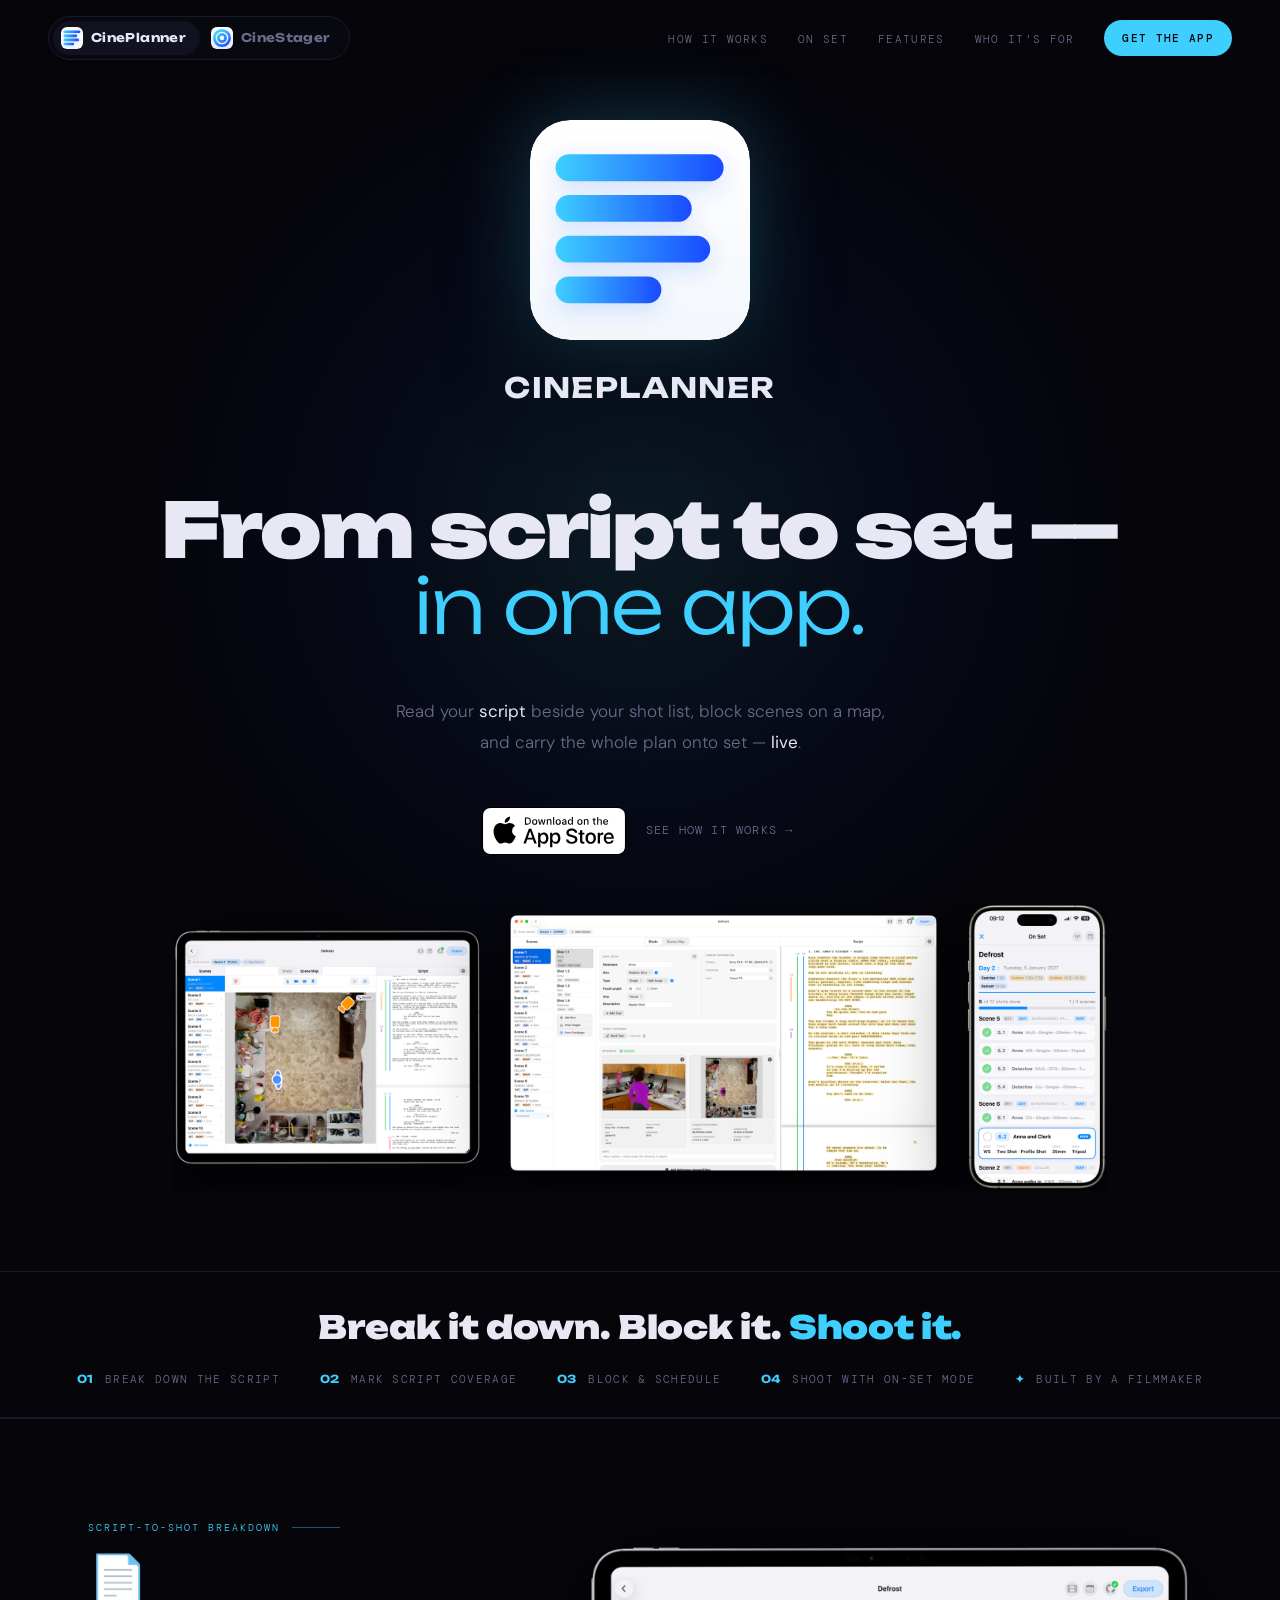
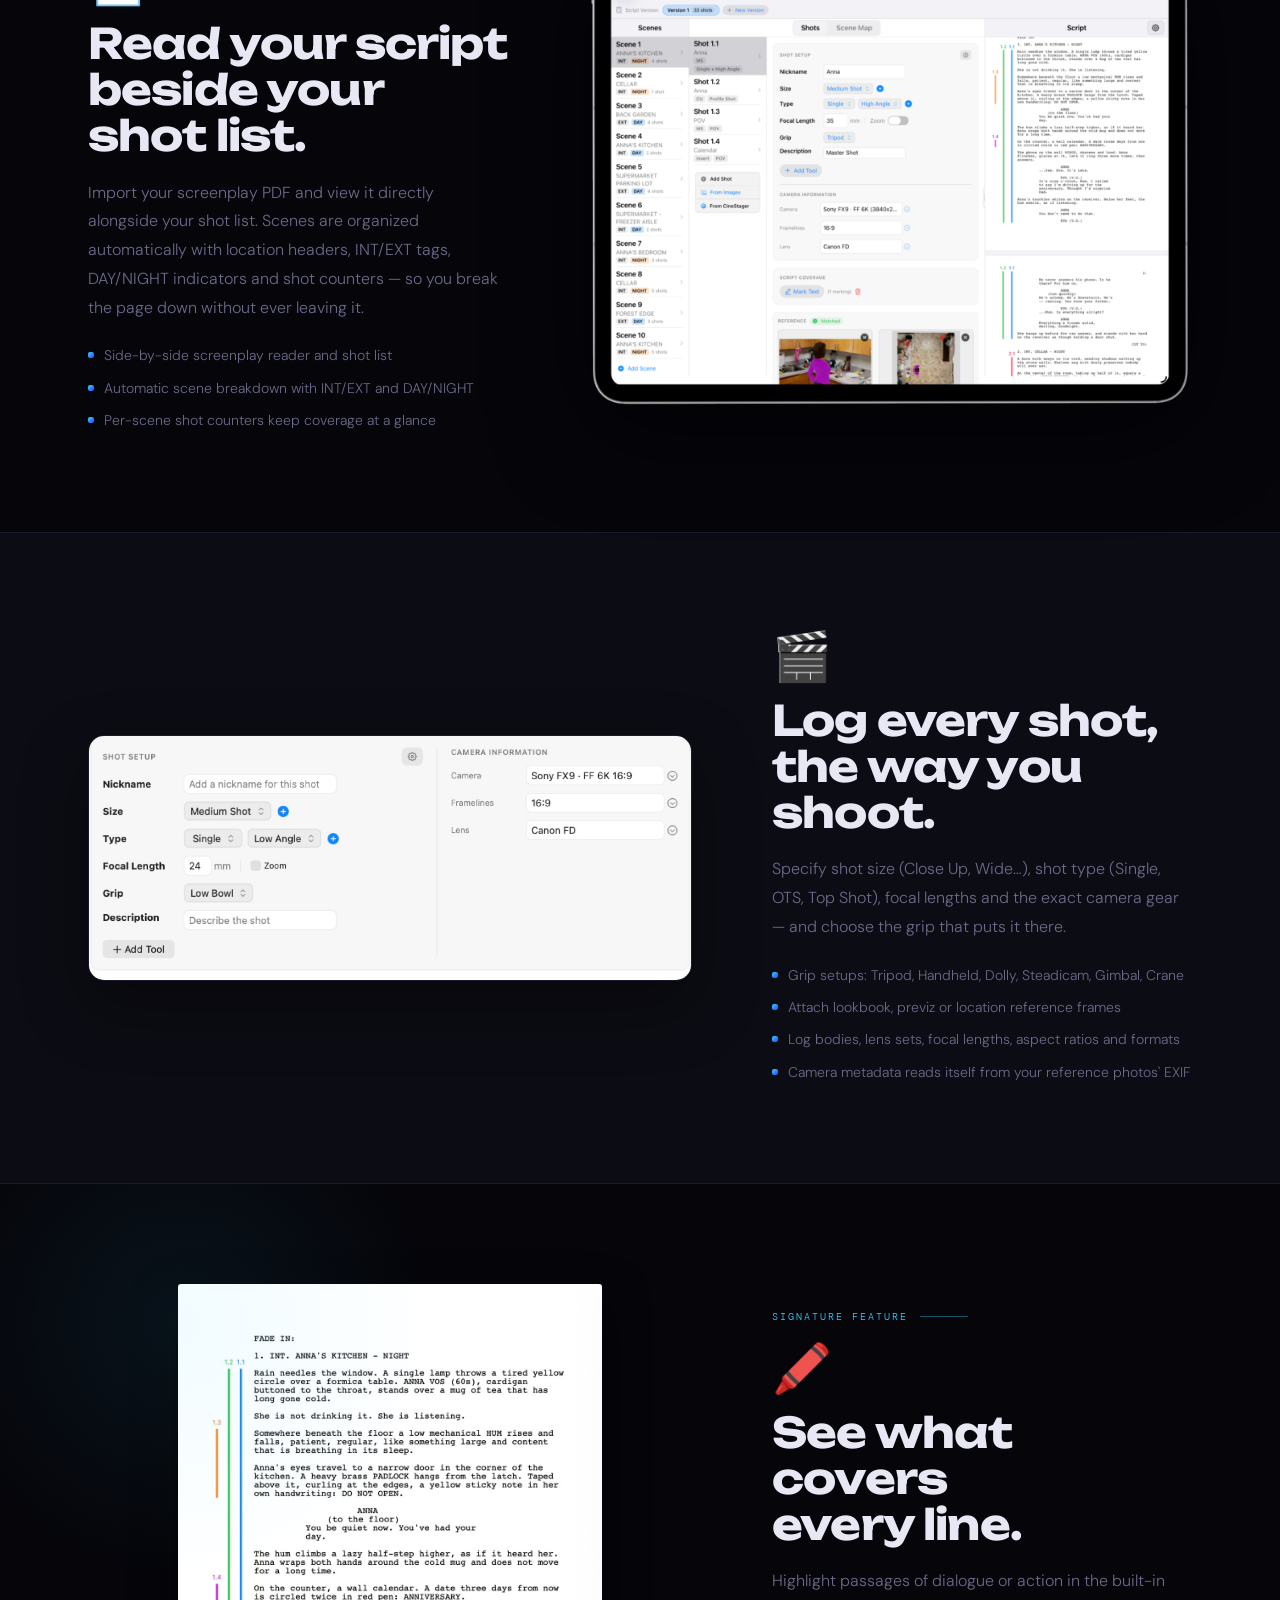
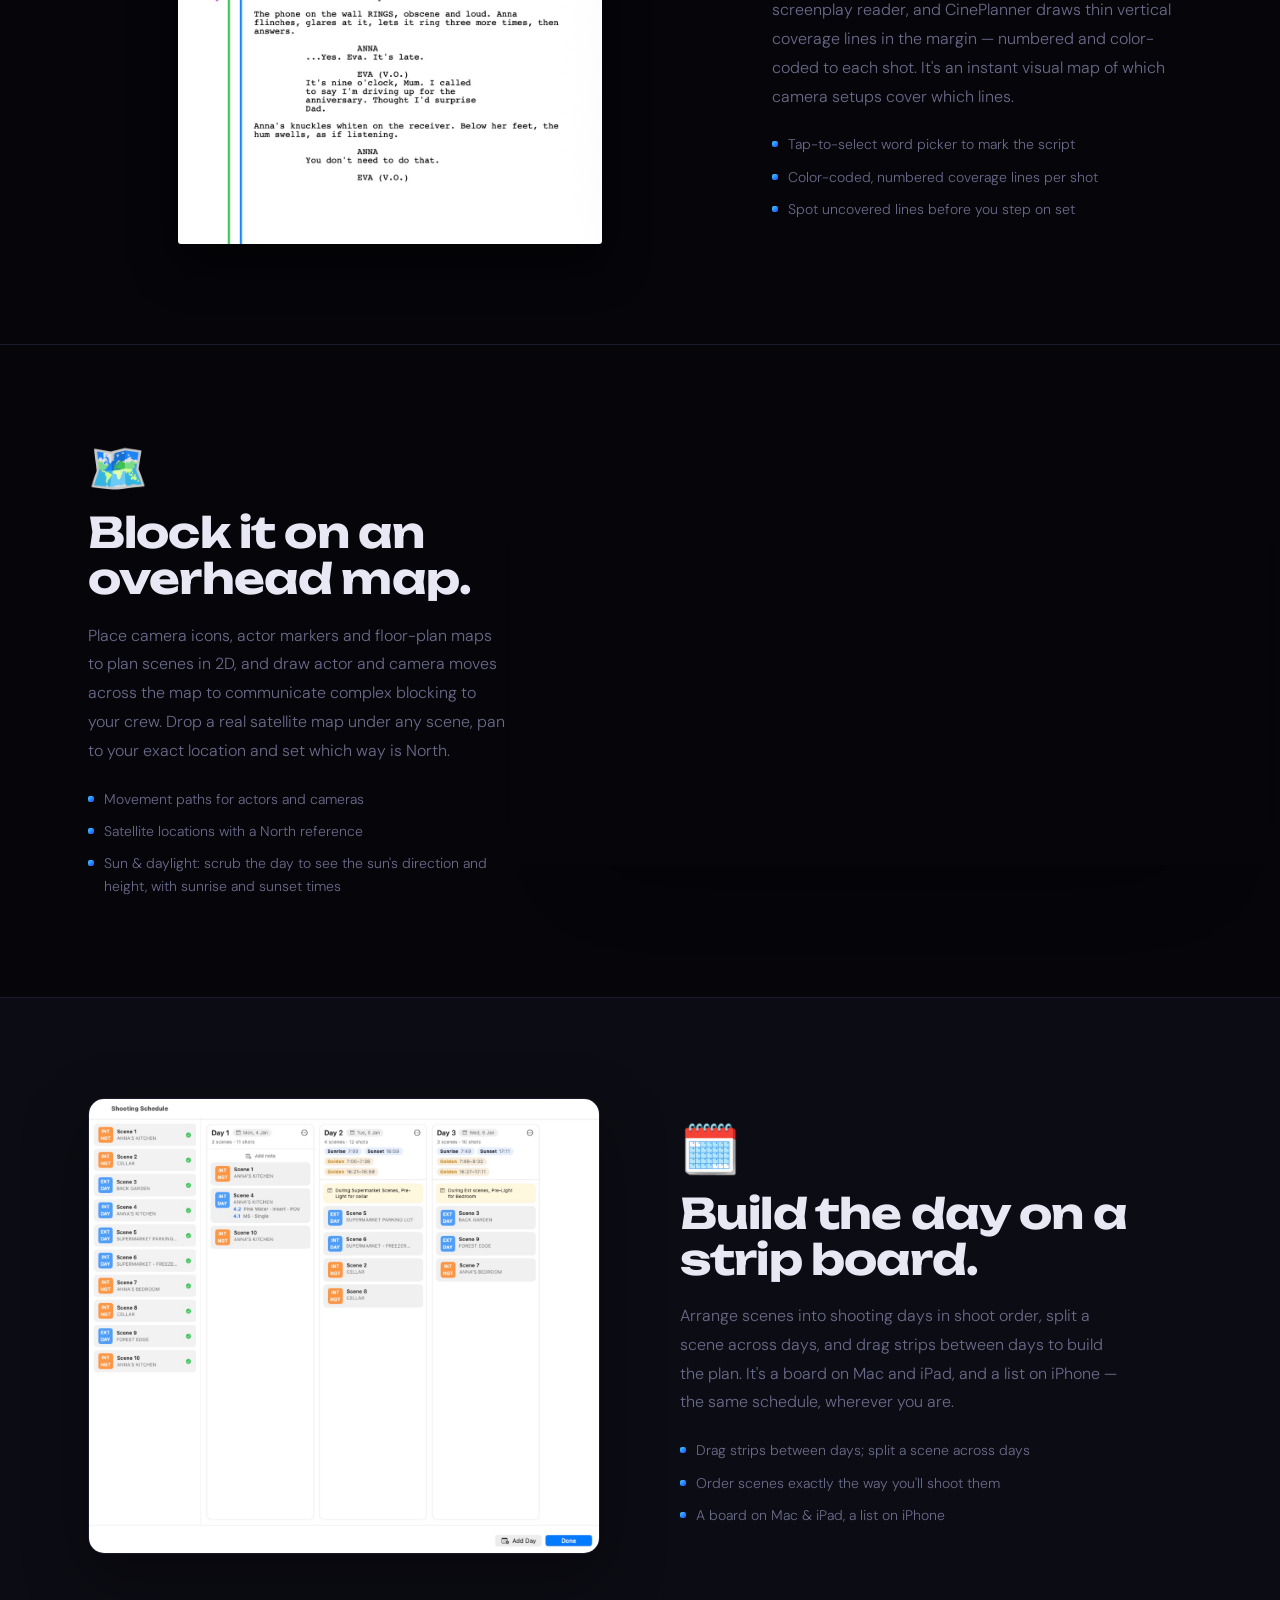
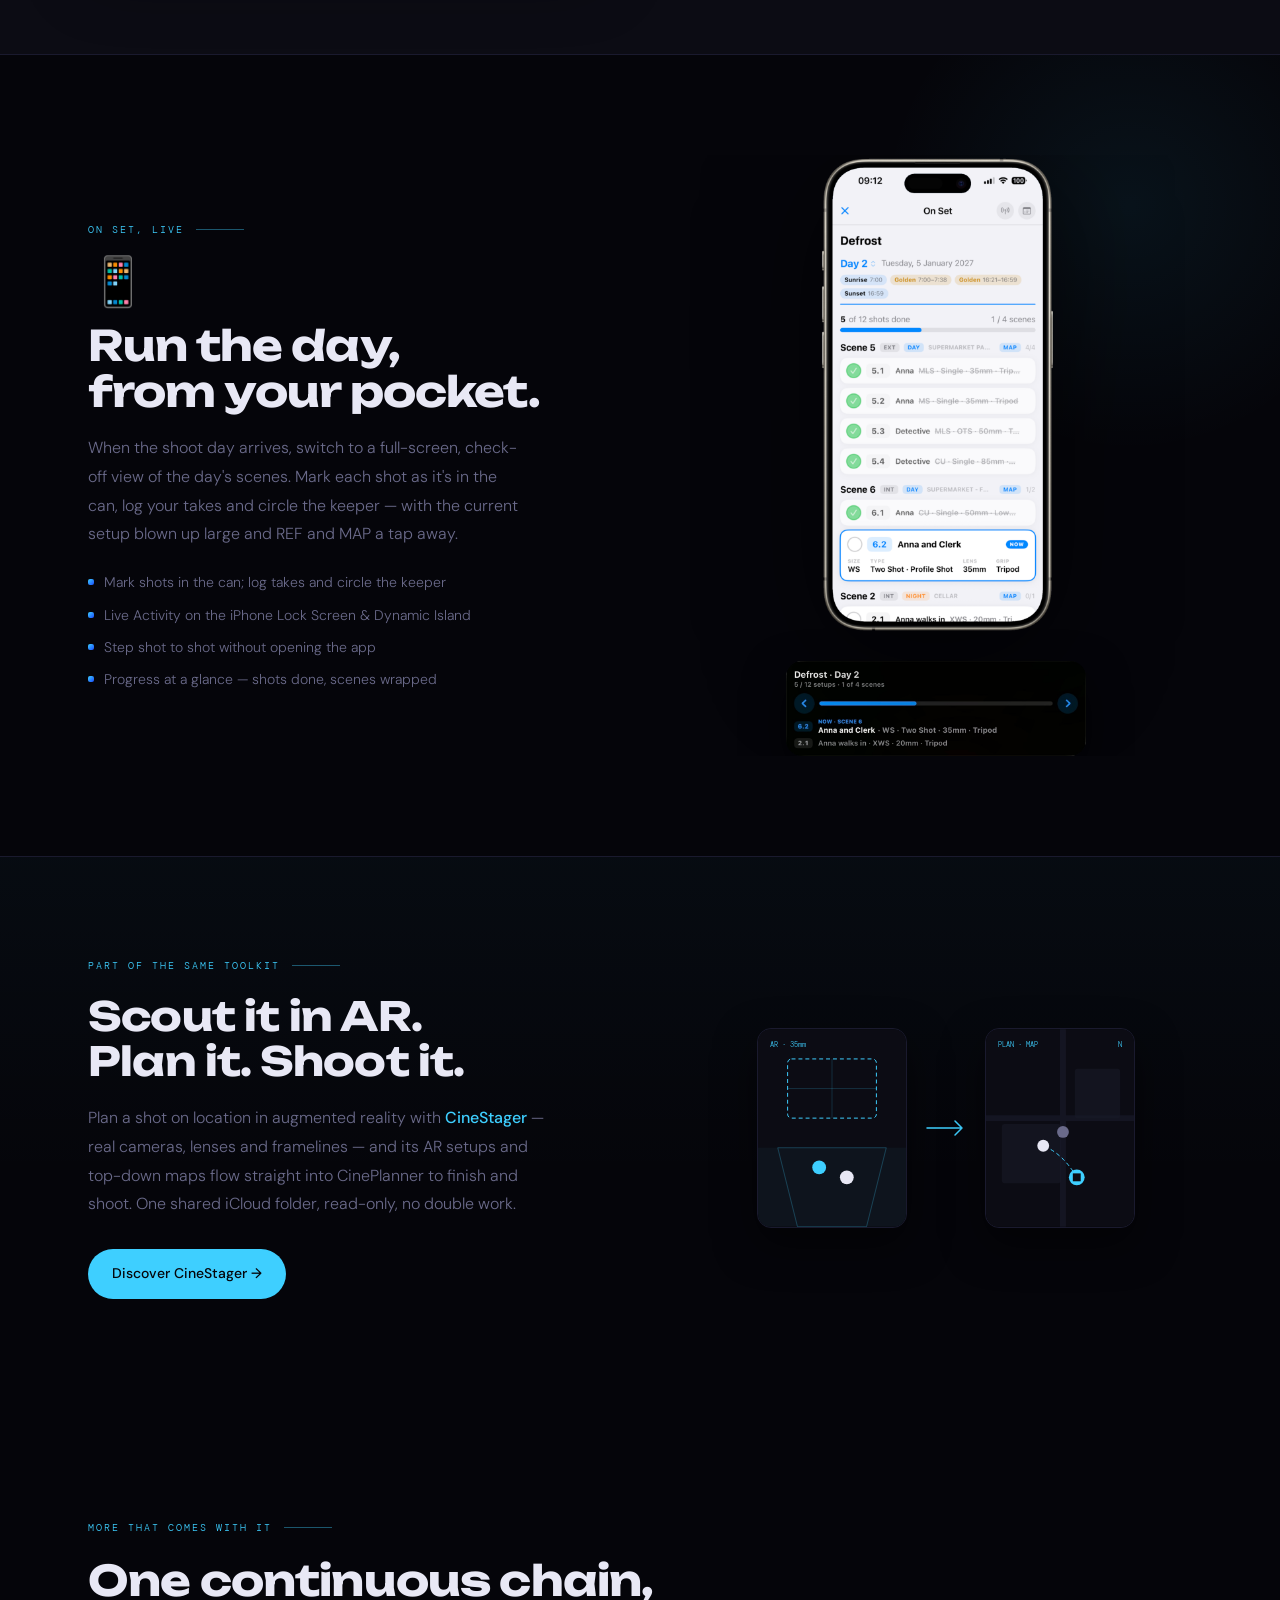
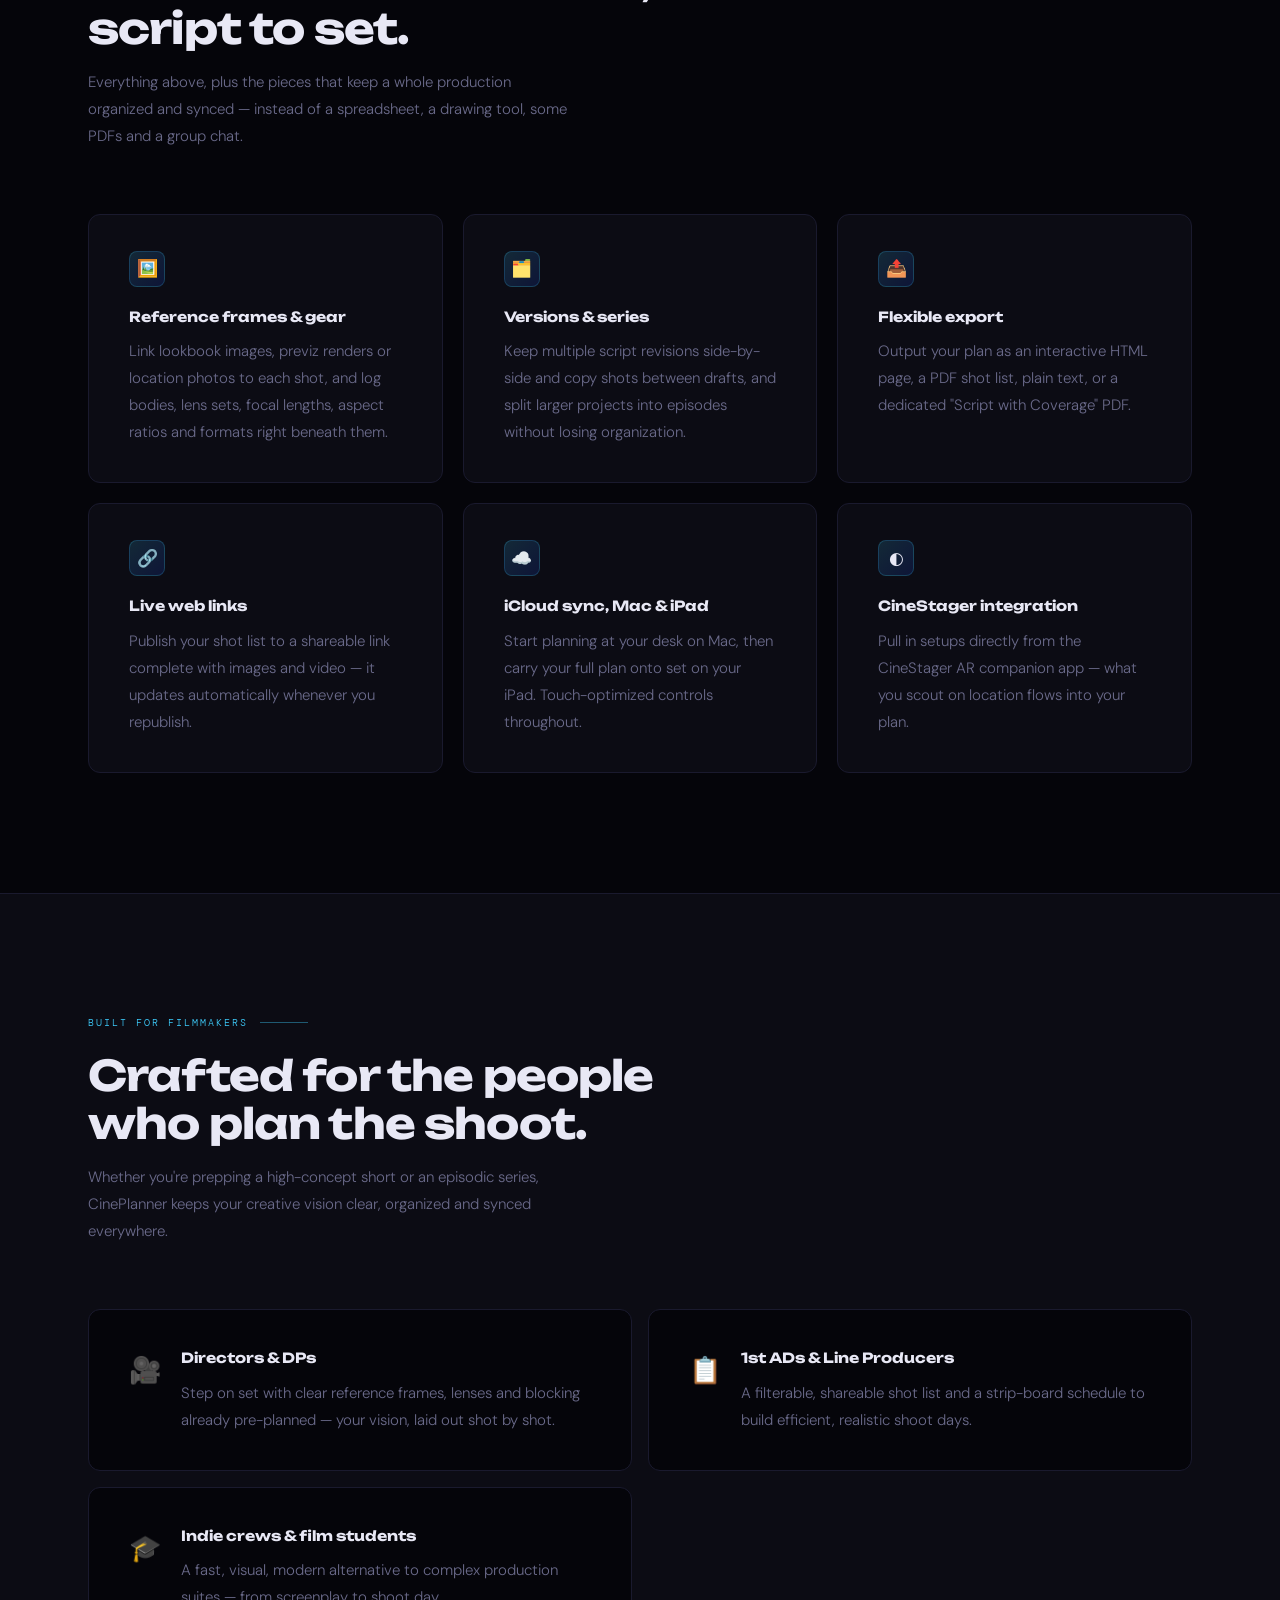
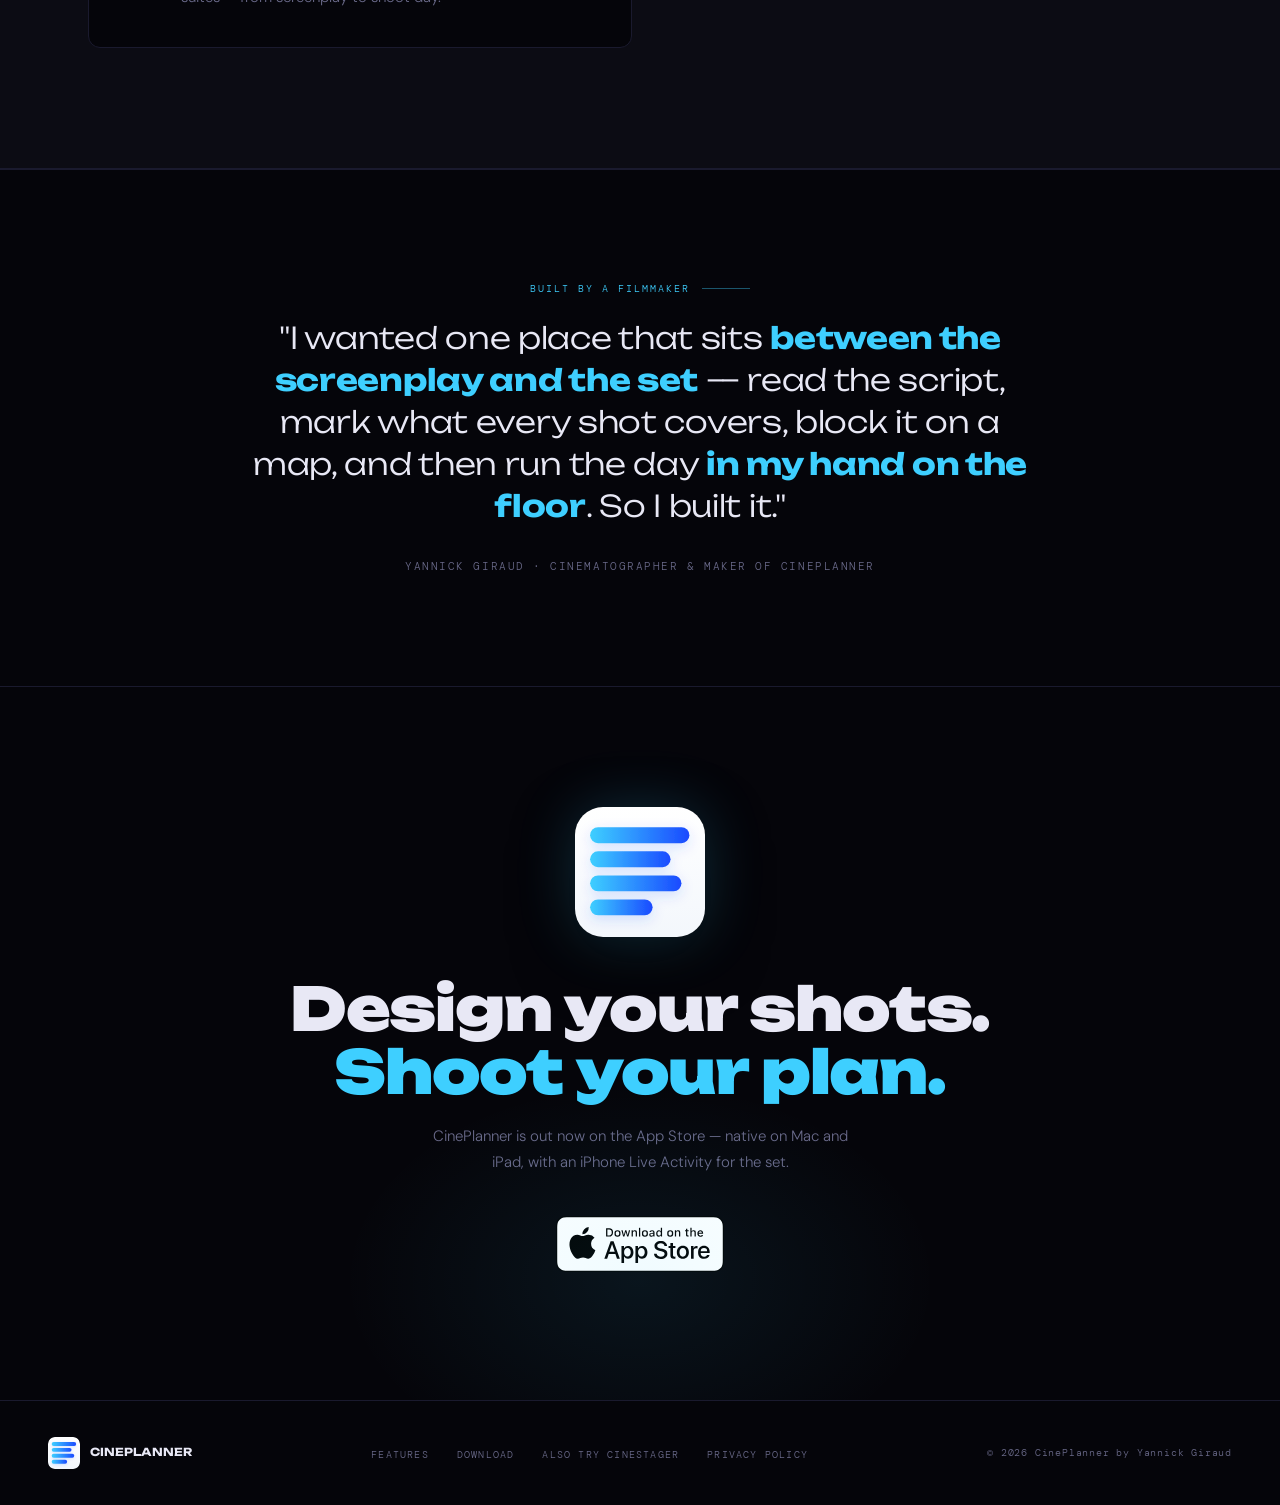
==== website/index.html @ ff21bedb "Improve the mobile layout - Mobile hero showed three devices clipped mid-frame (the old .hs-side rul" ====
<!DOCTYPE html>
<html lang="en">
<head>
<meta charset="UTF-8">
<meta name="viewport" content="width=device-width, initial-scale=1.0">
<title>CinePlanner — Shot Planning App for Filmmakers | Script to Set</title>
<meta name="description" content="CinePlanner sits between your screenplay and the set. Read your script beside your shot list, map color-coded coverage onto the page, block scenes on an overhead map with satellite and sun, and run the shoot day live with On-Set mode and an iPhone Live Activity. Native on Mac & iPad.">
<meta name="keywords" content="shot list app, script breakdown, visual script coverage, shot planning, scene blocking, overhead scene map, satellite location scout, sun path, shooting schedule, strip board, on set mode, Live Activity, cinematography app, directors, cinematographers, 1st AD">
<meta name="author" content="Yannick Giraud">
<meta name="robots" content="index, follow, max-image-preview:large">
<meta name="theme-color" content="#05050a">
<link rel="canonical" href="https://cineplannerapp.com/">

<!-- Open Graph -->
<meta property="og:type" content="website">
<meta property="og:site_name" content="CinePlanner">
<meta property="og:url" content="https://cineplannerapp.com/">
<meta property="og:title" content="CinePlanner — Between your screenplay and the set">
<meta property="og:description" content="Script beside shot list, color-coded coverage on the page, an overhead scene map with satellite and sun, a strip-board schedule, and On-Set mode with an iPhone Live Activity. Native on Mac & iPad.">
<meta property="og:image" content="https://cineplannerapp.com/og.jpg">
<meta property="og:image:alt" content="CinePlanner shot list, blocking map and On-Set mode across Mac, iPad and iPhone">

<!-- Twitter Card -->
<meta name="twitter:card" content="summary_large_image">
<meta name="twitter:title" content="CinePlanner — Between your screenplay and the set">
<meta name="twitter:description" content="Script beside shot list, color-coded coverage, an overhead map with satellite & sun, a strip-board schedule and On-Set mode with an iPhone Live Activity. Native on Mac & iPad.">
<meta name="twitter:image" content="https://cineplannerapp.com/og.jpg">

<meta name="apple-itunes-app" content="app-id=6800298885">
<link rel="icon" type="image/svg+xml" href="icon.svg">

<!-- Structured data: parsed by Google and by AI agents/LLMs -->
<script type="application/ld+json">
{
  "@context": "https://schema.org",
  "@graph": [
    {
      "@type": "SoftwareApplication",
      "@id": "https://cineplannerapp.com/#app",
      "name": "CinePlanner",
      "operatingSystem": "macOS, iPadOS, iOS",
      "applicationCategory": "MultimediaApplication",
      "applicationSubCategory": "Film Production Shot Planning",
      "description": "CinePlanner is a shot-planning app for cinematographers on macOS, iPadOS and iOS. Read your screenplay side-by-side with your shot list, mark color-coded script coverage, block scenes on an overhead map with satellite locations and sun/daylight, arrange a strip-board shooting schedule, and run the shoot day live with an On-Set mode and an iPhone Live Activity.",
      "url": "https://cineplannerapp.com/",
      "downloadUrl": "https://apps.apple.com/nl/app/cineplanner/id6800298885",
      "installUrl": "https://apps.apple.com/nl/app/cineplanner/id6800298885",
      "image": "https://cineplannerapp.com/icon.svg",
      "featureList": [
        "Side-by-side screenplay reader and shot list with automatic scene breakdown",
        "Detailed shot logging: size, type, focal length, grip and exact camera gear",
        "Visual script coverage with numbered, color-coded coverage lines in the margin",
        "Overhead scene map with camera and actor markers, movement paths and satellite locations",
        "Sun and daylight: sun direction and height with sunrise and sunset per location",
        "Strip-board shooting schedule: a board on Mac and iPad, a list on iPhone",
        "On-Set mode with take logging and an iPhone Live Activity on the Lock Screen",
        "Multi-version and episodic support, plus export to HTML, PDF and shareable live web links",
        "iCloud sync between Mac and iPad, and CineStager AR import"
      ],
      "author": {
        "@type": "Person",
        "name": "Yannick Giraud"
      },
      "offers": {
        "@type": "Offer",
        "availability": "https://schema.org/InStock",
        "url": "https://apps.apple.com/nl/app/cineplanner/id6800298885"
      }
    },
    {
      "@type": "WebSite",
      "@id": "https://cineplannerapp.com/#website",
      "url": "https://cineplannerapp.com/",
      "name": "CinePlanner",
      "description": "Shot-planning app for filmmakers — from script to set.",
      "publisher": { "@id": "https://cineplannerapp.com/#app" }
    }
  ]
}
</script>
<link rel="preconnect" href="https://fonts.googleapis.com">
<link rel="preconnect" href="https://fonts.gstatic.com" crossorigin>
<link href="https://fonts.googleapis.com/css2?family=Unbounded:wght@300;400;700;900&family=DM+Sans:ital,wght@0,300;0,400;0,500;1,300&family=DM+Mono:wght@400;500&display=swap" rel="stylesheet">
<style>
  :root {
    --bg: #05050a;
    --surface: #0c0c14;
    --surface2: #111120;
    --border: #1a1a2e;
    --cyan: #3ecfff;      /* CinePlanner accent — from the app logo */
    --blue: #1a4aff;     /* secondary accent for gradients */
    --text: #e8e8f5;
    --muted: #6a6a8a;
    --faint: #2a2a3e;
  }
  *, *::before, *::after { margin: 0; padding: 0; box-sizing: border-box; }
  html { scroll-behavior: smooth; }
  body {
    background: var(--bg); color: var(--text);
    font-family: "DM Sans", sans-serif; font-weight: 300;
    line-height: 1.7; overflow-x: hidden;
  }

  /* NAV */
  nav {
    position: fixed; top: 0; left: 0; right: 0; z-index: 100;
    padding: 16px 48px; display: flex; justify-content: space-between; align-items: center;
    background: linear-gradient(to bottom, rgba(5,5,10,0.97) 0%, transparent 100%);
  }
  .nav-logo { display: flex; align-items: center; gap: 12px; text-decoration: none; }
  .nav-logo img { height: 32px; width: 32px; border-radius: 8px; }
  .nav-logo-name { font-family: "Unbounded", sans-serif; font-size: 13px; font-weight: 700; letter-spacing: 0.05em; color: var(--text); }
  .nav-links { display: flex; align-items: center; gap: 30px; list-style: none; }
  .nav-right { display: flex; align-items: center; gap: 30px; }
  .nav-links a { font-family: "DM Mono", monospace; font-size: 11px; letter-spacing: 0.12em; text-transform: uppercase; color: var(--muted); text-decoration: none; transition: color 0.2s; }
  .nav-links a:hover { color: var(--text); }
  .nav-switch { display: inline-flex; align-items: center; gap: 7px; padding: 6px 12px; border: 1px solid var(--border); border-radius: 100px; transition: border-color 0.2s !important; }
  .nav-switch:hover { border-color: var(--cyan); }
  .nav-cta { font-family: "DM Mono", monospace; font-size: 11px; letter-spacing: 0.12em; text-transform: uppercase; text-decoration: none; background: var(--cyan) !important; color: var(--bg) !important; padding: 9px 18px; border-radius: 100px; font-weight: 500 !important; transition: opacity 0.2s !important; white-space: nowrap; }
  .nav-cta:hover { opacity: 0.85 !important; }

  /* SITE SWITCH (CinePlanner / CineStager) */
  .site-switch { display: inline-flex; align-items: center; gap: 3px; padding: 4px; border: 1px solid var(--border); border-radius: 100px; background: rgba(12,12,20,0.6); backdrop-filter: blur(6px); }
  .site-switch a { display: inline-flex; align-items: center; gap: 8px; padding: 6px 14px 6px 8px; border-radius: 100px; text-decoration: none; transition: background 0.2s; }
  .site-switch img { height: 22px; width: 22px; border-radius: 6px; display: block; }
  .site-switch .name { font-family: "Unbounded", sans-serif; font-size: 12px; font-weight: 700; letter-spacing: 0.03em; }
  .site-switch .ss-active { background: var(--surface2); }
  .site-switch .ss-active .name { color: var(--text); }
  .site-switch .ss-other .name { color: var(--muted); transition: color 0.2s; }
  .site-switch .ss-other:hover { background: rgba(62,207,255,0.08); }
  .site-switch .ss-other:hover .name { color: var(--text); }
  @media (max-width: 560px) { .site-switch .name { display: none; } .site-switch a { padding: 6px; } }

  /* HERO */
  .hero {
    min-height: 100vh; display: flex; flex-direction: column;
    justify-content: center; align-items: center; text-align: center;
    padding: 120px 48px 80px; position: relative; overflow: hidden;
  }
  .hero-glow {
    position: absolute; top: 50%; left: 50%;
    transform: translate(-50%, -60%); width: 1000px; height: 1000px;
    background: radial-gradient(ellipse at center, rgba(62,207,255,0.10) 0%, rgba(26,74,255,0.05) 40%, transparent 70%);
    pointer-events: none;
  }
  .hero-icon {
    width: min(220px, 45vw);
    height: auto;
    border-radius: 40px;
    box-shadow: 0 0 80px rgba(62,207,255,0.25), 0 40px 80px rgba(0,0,0,0.6);
    margin-bottom: 52px;
    opacity: 0; animation: fadeUp 0.9s ease forwards 0.2s;
  }
  .hero-app-name { font-family: "Unbounded", sans-serif; font-size: clamp(18px, 2.5vw, 28px); font-weight: 700; letter-spacing: 0.05em; text-transform: uppercase; color: var(--text); margin-top: -28px; margin-bottom: 80px; opacity: 0; animation: fadeUp 0.8s ease forwards 0.4s; }
  .hero-eyebrow { font-family: "DM Mono", monospace; font-size: 11px; font-weight: 500; letter-spacing: 0.2em; text-transform: uppercase; color: var(--cyan); margin-bottom: 40px; opacity: 0; animation: fadeUp 0.8s ease forwards 0.5s; }
  .hero-headline { font-family: "Unbounded", sans-serif; font-size: clamp(36px, 6vw, 76px); font-weight: 900; line-height: 1.0; letter-spacing: -0.025em; margin-bottom: 8px; opacity: 0; animation: fadeUp 0.8s ease forwards 0.55s; }
  .hero-headline-light { font-family: "Unbounded", sans-serif; font-size: clamp(36px, 6vw, 76px); font-weight: 300; line-height: 1.0; letter-spacing: -0.025em; color: var(--cyan); margin-bottom: 44px; opacity: 0; animation: fadeUp 0.8s ease forwards 0.7s; }
  .hero-sub { font-size: clamp(14px, 1.8vw, 17px); color: var(--muted); max-width: 500px; line-height: 1.85; margin-bottom: 48px; opacity: 0; animation: fadeUp 0.8s ease forwards 0.85s; }
  .hero-sub strong { color: var(--text); font-weight: 400; }
  .hero-actions { display: flex; gap: 16px; align-items: center; flex-wrap: wrap; justify-content: center; opacity: 0; animation: fadeUp 0.8s ease forwards 1.0s; }
  .btn-primary { display: inline-flex; align-items: center; gap: 10px; background: var(--cyan); color: var(--bg); font-family: "DM Sans", sans-serif; font-size: 14px; font-weight: 500; padding: 14px 28px; border-radius: 100px; text-decoration: none; transition: opacity 0.2s, transform 0.2s; }
  .btn-primary:hover { opacity: 0.88; transform: translateY(-1px); }
  .btn-secondary { display: inline-flex; align-items: center; gap: 8px; color: var(--muted); font-family: "DM Mono", monospace; font-size: 12px; letter-spacing: 0.1em; text-transform: uppercase; text-decoration: none; transition: color 0.2s; padding: 14px 4px; }
  .btn-secondary:hover { color: var(--text); }

  /* "Coming soon" store pill */
  .store-soon { display: inline-flex; align-items: center; gap: 12px; padding: 11px 22px 11px 18px; border: 1px solid var(--border); border-radius: 14px; background: var(--surface); }
  .store-soon svg { width: 22px; height: 22px; opacity: 0.9; }
  .store-soon .ss-small { font-family: "DM Mono", monospace; font-size: 8.5px; letter-spacing: 0.18em; text-transform: uppercase; color: var(--cyan); display: block; }
  .store-soon .ss-big { font-family: "Unbounded", sans-serif; font-size: 13px; font-weight: 700; color: var(--text); line-height: 1.25; }

  .hero-scroll { position: absolute; bottom: 34px; left: 50%; transform: translateX(-50%); display: flex; flex-direction: column; align-items: center; gap: 8px; opacity: 0; animation: fadeUp 0.8s ease forwards 1.5s; }
  .hero-scroll span { font-family: "DM Mono", monospace; font-size: 9px; letter-spacing: 0.2em; text-transform: uppercase; color: var(--muted); }
  .scroll-line { width: 1px; height: 40px; background: linear-gradient(to bottom, var(--cyan), transparent); animation: scrollPulse 2s ease-in-out infinite; }

  /* SECTIONS */
  .section-wrap { padding: 120px 48px; max-width: 1200px; margin: 0 auto; }
  .section-label { font-family: "DM Mono", monospace; font-size: 10px; letter-spacing: 0.2em; text-transform: uppercase; color: var(--cyan); margin-bottom: 20px; display: flex; align-items: center; gap: 12px; }
  .section-label::after { content: ""; flex: 1; max-width: 48px; height: 1px; background: var(--cyan); opacity: 0.4; }
  .section-title { font-family: "Unbounded", sans-serif; font-size: clamp(26px, 3.5vw, 42px); font-weight: 700; line-height: 1.15; letter-spacing: -0.02em; margin-bottom: 16px; }
  .section-sub { font-size: 15px; color: var(--muted); max-width: 480px; line-height: 1.8; }

  /* TAGLINE STRIP */
  .tagline-item { display: flex; align-items: center; gap: 12px; white-space: nowrap; }
  .tagline-num { font-family: "Unbounded", sans-serif; font-size: 11px; font-weight: 700; color: var(--cyan); }
  .tagline-text { font-family: "DM Mono", monospace; font-size: 11px; letter-spacing: 0.12em; text-transform: uppercase; color: var(--muted); }

  /* FEATURE ROWS (how it works) */
  .feature-row { max-width: 1200px; margin: 0 auto; padding: 100px 48px; display: grid; grid-template-columns: 1fr 1fr; gap: 80px; align-items: center; }
  .fr-eyebrow { font-family: "DM Mono", monospace; font-size: 10px; letter-spacing: 0.2em; text-transform: uppercase; color: var(--cyan); margin-bottom: 20px; display: flex; align-items: center; gap: 12px; }
  .fr-eyebrow span { display: block; width: 48px; height: 1px; background: var(--cyan); opacity: 0.4; }
  .fr-emoji { font-size: 48px; margin-bottom: 16px; line-height: 1; }
  .fr-title { font-family: "Unbounded", sans-serif; font-size: clamp(26px, 3.4vw, 42px); font-weight: 700; letter-spacing: -0.02em; line-height: 1.1; margin-bottom: 20px; }
  .fr-body { font-size: 16px; color: var(--muted); line-height: 1.8; max-width: 440px; }
  .fr-list { list-style: none; margin-top: 22px; display: flex; flex-direction: column; gap: 10px; }
  .fr-list li { font-size: 14px; color: var(--muted); display: flex; align-items: flex-start; gap: 10px; line-height: 1.6; }
  .fr-list li::before { content: ""; margin-top: 8px; flex-shrink: 0; width: 6px; height: 6px; border-radius: 2px; background: linear-gradient(135deg, var(--cyan), var(--blue)); }
  .fr-visual { border-radius: 16px; overflow: hidden; border: 1px solid var(--border); box-shadow: 0 24px 64px rgba(0,0,0,0.4); background: var(--surface); }
  .fr-visual svg { width: 100%; height: auto; display: block; }
  .fr-visual > img { width: 100%; height: auto; display: block; }

  /* USE CASES */
  .usecases-wrap { background: var(--surface); border-top: 1px solid var(--border); border-bottom: 1px solid var(--border); }
  .usecases-grid { display: grid; grid-template-columns: repeat(2, 1fr); gap: 16px; margin-top: 64px; }
  .usecase-card { border: 1px solid var(--border); border-radius: 12px; padding: 36px 40px; display: flex; gap: 20px; align-items: flex-start; background: var(--bg); transition: border-color 0.3s, background 0.3s; }
  .usecase-card:hover { border-color: rgba(62,207,255,0.3); background: rgba(62,207,255,0.03); }
  .usecase-icon { font-size: 26px; flex-shrink: 0; margin-top: 2px; }
  .usecase-title { font-family: "Unbounded", sans-serif; font-size: 14px; font-weight: 700; margin-bottom: 10px; }
  .usecase-body { font-size: 15px; color: var(--muted); line-height: 1.8; }

  /* FEATURES GRID */
  .features-grid { display: grid; grid-template-columns: repeat(3, 1fr); gap: 20px; margin-top: 64px; }
  .feature-item { padding: 36px 40px; border: 1px solid var(--border); border-radius: 12px; background: var(--surface); transition: border-color 0.3s; }
  .feature-item:hover { border-color: var(--faint); }
  .feature-dot { width: 36px; height: 36px; border-radius: 8px; background: linear-gradient(135deg, rgba(62,207,255,0.15), rgba(26,74,255,0.15)); border: 1px solid rgba(62,207,255,0.2); margin-bottom: 18px; display: flex; align-items: center; justify-content: center; font-size: 17px; }
  .feature-title { font-family: "Unbounded", sans-serif; font-size: 14px; font-weight: 700; margin-bottom: 10px; }
  .feature-body { font-size: 15px; color: var(--muted); line-height: 1.8; }

  /* ECOSYSTEM BAND */
  .eco-wrap { border-top: 1px solid var(--border); background: linear-gradient(180deg, rgba(62,207,255,0.03), transparent 60%); }
  .eco-inner { max-width: 1200px; margin: 0 auto; padding: 100px 48px; display: grid; grid-template-columns: 1.1fr 1fr; gap: 72px; align-items: center; }
  .eco-eyebrow { font-family: "DM Mono", monospace; font-size: 10px; letter-spacing: 0.2em; text-transform: uppercase; color: #3ecfff; margin-bottom: 20px; display: flex; align-items: center; gap: 12px; }
  .eco-eyebrow span { display: block; width: 48px; height: 1px; background: #3ecfff; opacity: 0.4; }
  .eco-title { font-family: "Unbounded", sans-serif; font-size: clamp(26px, 3.4vw, 40px); font-weight: 700; letter-spacing: -0.02em; line-height: 1.12; margin-bottom: 20px; }
  .eco-body { font-size: 16px; color: var(--muted); line-height: 1.8; max-width: 460px; margin-bottom: 30px; }
  .eco-cta { display: inline-flex; align-items: center; gap: 10px; font-family: "DM Sans", sans-serif; font-size: 14px; font-weight: 500; color: var(--bg); background: #3ecfff; padding: 13px 24px; border-radius: 100px; text-decoration: none; transition: opacity 0.2s, transform 0.2s; }
  .eco-cta:hover { opacity: 0.88; transform: translateY(-1px); }
  .eco-visual { display: flex; align-items: center; justify-content: center; gap: 18px; }
  .eco-arrow { color: #3ecfff; flex-shrink: 0; }

  /* MAKER STRIP (replaces testimonials pre-launch) */
  .maker-wrap { border-top: 1px solid var(--border); }
  .maker-inner { max-width: 900px; margin: 0 auto; padding: 110px 48px; text-align: center; }
  .maker-quote { font-family: "Unbounded", sans-serif; font-size: clamp(20px, 2.8vw, 30px); font-weight: 300; line-height: 1.4; letter-spacing: -0.01em; color: var(--text); margin-bottom: 30px; }
  .maker-quote b { font-weight: 700; color: var(--cyan); }
  .maker-attr { font-family: "DM Mono", monospace; font-size: 11px; letter-spacing: 0.14em; text-transform: uppercase; color: var(--muted); }

  /* CTA */
  .cta-wrap { border-top: 1px solid var(--border); }
  .cta-inner { max-width: 1200px; margin: 0 auto; padding: 120px 48px; text-align: center; position: relative; overflow: hidden; }
  .cta-glow { position: absolute; bottom: -80px; left: 50%; transform: translateX(-50%); width: 600px; height: 400px; background: radial-gradient(ellipse at center, rgba(62,207,255,0.08) 0%, transparent 70%); pointer-events: none; }
  .cta-icon { width: min(130px, 30vw); height: auto; border-radius: 28px; margin: 0 auto 40px; display: block; box-shadow: 0 0 60px rgba(62,207,255,0.2), 0 20px 60px rgba(0,0,0,0.5); }
  .cta-title { font-family: "Unbounded", sans-serif; font-size: clamp(30px, 5vw, 60px); font-weight: 900; line-height: 1.05; letter-spacing: -0.02em; margin-bottom: 20px; }
  .cta-title span { color: var(--cyan); }
  .cta-sub { font-size: 15px; color: var(--muted); margin-bottom: 40px; max-width: 420px; margin-left: auto; margin-right: auto; line-height: 1.75; }
  .cta-badge { display: inline-block; font-family: "DM Mono", monospace; font-size: 10px; letter-spacing: 0.15em; text-transform: uppercase; color: var(--muted); margin-top: 22px; padding: 8px 16px; border: 1px solid var(--border); border-radius: 100px; }

  /* FOOTER */
  footer { border-top: 1px solid var(--border); padding: 36px 48px; display: flex; justify-content: space-between; align-items: center; flex-wrap: wrap; gap: 16px; }
  .footer-brand { display: flex; align-items: center; gap: 10px; }
  .footer-brand img { height: 32px; width: 32px; border-radius: 7px; }
  .footer-brand span { font-family: "Unbounded", sans-serif; font-size: 11px; font-weight: 700; color: var(--text); }
  .footer-links { display: flex; gap: 28px; list-style: none; flex-wrap: wrap; }
  .footer-links a { font-family: "DM Mono", monospace; font-size: 10px; letter-spacing: 0.12em; text-transform: uppercase; color: var(--muted); text-decoration: none; transition: color 0.2s; }
  .footer-links a:hover { color: var(--text); }
  .footer-copy { font-family: "DM Mono", monospace; font-size: 10px; letter-spacing: 0.08em; color: var(--muted); }

  @keyframes fadeUp { from { opacity: 0; transform: translateY(24px); } to { opacity: 1; transform: translateY(0); } }
  @keyframes scrollPulse { 0%, 100% { opacity: 0.3; } 50% { opacity: 1; } }

  /* HERO device trio */
  .hero-screens { display: flex; gap: 16px; align-items: center; justify-content: center; flex-wrap: nowrap; overflow: hidden; margin-top: 48px; opacity: 0; animation: fadeUp 0.8s ease forwards 1.4s; }
  .hero-screens .hs-frame { border-radius: 14px; border: 1px solid var(--border); box-shadow: 0 24px 64px rgba(0,0,0,0.6); overflow: hidden; background: var(--surface); flex-shrink: 0; }
  .hero-screens .hs-side { box-shadow: 0 16px 48px rgba(0,0,0,0.5); }
  .hero-screens svg { display: block; }

  @media (max-width: 1000px) {
    .eco-inner { grid-template-columns: 1fr; gap: 40px; }
  }
  @media (max-width: 900px) {
    nav { padding: 16px 24px; }
    .nav-links { display: none; }
    .hero { padding: 100px 24px 80px; }
    .section-wrap { padding: 80px 24px; }
    .feature-row { grid-template-columns: 1fr !important; gap: 40px; padding: 70px 24px; }
    .feature-row.reverse .fr-visual { order: -1; }
    .usecases-grid { grid-template-columns: 1fr; }
    .features-grid { grid-template-columns: 1fr 1fr; }
    .eco-inner { padding: 80px 24px; }
    .maker-inner { padding: 80px 24px; }
    .cta-inner { padding: 80px 24px; }
    footer { padding: 28px 24px; flex-direction: column; align-items: flex-start; }
  }
  @media (max-width: 680px) {
    /* Mobile hero: show a single, legible device instead of the clipped trio */
    .hero-screens { gap: 0; overflow: visible; }
    .hero-screens > div:first-child,
    .hero-screens > div:nth-child(2) { display: none; }
    .hero-screens > div:last-child img { height: min(440px, 62vh) !important; }
  }
  @media (max-width: 560px) {
    .features-grid { grid-template-columns: 1fr; }
    .hero-actions { flex-direction: column; }
  }
</style>
</head>
<body>

<nav>
  <div class="site-switch" role="group" aria-label="Switch between CinePlanner and CineStager">
    <a href="#" class="ss-active" aria-current="page">
      <img src="icon.svg" alt="CinePlanner"><span class="name">CinePlanner</span>
    </a>
    <a href="https://cinestager.com" class="ss-other" title="Go to CineStager">
      <img src="img/cinestager-icon.svg" alt="CineStager"><span class="name">CineStager</span>
    </a>
  </div>
  <div class="nav-right">
    <ul class="nav-links">
      <li><a href="#how">How it works</a></li>
      <li><a href="#onset">On set</a></li>
      <li><a href="#features">Features</a></li>
      <li><a href="#who">Who it's for</a></li>
    </ul>
    <a href="https://apps.apple.com/nl/app/cineplanner/id6800298885" target="_blank" rel="noopener" class="nav-cta">Get the app</a>
  </div>
</nav>

<div class="hero">
  <div class="hero-glow"></div>
  <img src="icon.svg" alt="CinePlanner" class="hero-icon">
  <div class="hero-app-name">CINEPLANNER</div>
  <h1 class="hero-headline">From script to set —<span class="hero-headline-light" style="display:block;">in one app.</span></h1>
  <p class="hero-sub">Read your <strong>script</strong> beside your shot list, block scenes on a map, and carry the whole plan onto set — <strong>live</strong>.</p>
  <div class="hero-actions">
    <a href="https://apps.apple.com/nl/app/cineplanner/id6800298885" target="_blank" rel="noopener" style="display:inline-block; line-height:0;">
      <img src="appstore.svg" alt="Download CinePlanner on the App Store" style="height:48px; width:auto;">
    </a>
    <a href="#how" class="btn-secondary">See how it works →</a>
  </div>

  <div class="hero-screens">
    <!-- iPad scene map (side, device-framed) -->
    <div style="flex-shrink:0;">
      <img src="img/hero-ipad-frame.png" alt="CinePlanner Scene Map on iPad" style="height:236px;width:auto;display:block;filter:drop-shadow(0 22px 44px rgba(0,0,0,0.55));">
    </div>
    <!-- Mac main view (center, hero) -->
    <div style="flex-shrink:0;">
      <img src="img/hero-mac-main.png" alt="CinePlanner on Mac: scenes, shot list and script" style="height:280px;width:auto;display:block;filter:drop-shadow(0 18px 40px rgba(0,0,0,0.45));">
    </div>
    <!-- iPhone On-Set (side, device-framed) -->
    <div style="flex-shrink:0;">
      <img src="img/hero-iphone-frame.png" alt="On-Set mode on iPhone" style="height:288px;width:auto;display:block;filter:drop-shadow(0 22px 44px rgba(0,0,0,0.55));">
    </div>
  </div>

</div>

<!-- TAGLINE STRIP -->
<div style="border-top: 1px solid var(--border); border-bottom: 1px solid var(--border); padding: 28px 48px; display: flex; flex-direction: column; align-items: center; gap: 16px; text-align: center;">
  <div style="font-family: 'Unbounded', sans-serif; font-size: clamp(20px, 3vw, 32px); font-weight: 900; letter-spacing: -0.01em; color: var(--text);">
    Break it down. Block it. <span style="color: var(--cyan);">Shoot it.</span>
  </div>
  <div style="display: flex; gap: 40px; flex-wrap: wrap; justify-content: center;">
    <div class="tagline-item"><span class="tagline-num">01</span><span class="tagline-text">Break down the script</span></div>
    <div class="tagline-item"><span class="tagline-num">02</span><span class="tagline-text">Mark script coverage</span></div>
    <div class="tagline-item"><span class="tagline-num">03</span><span class="tagline-text">Block &amp; schedule</span></div>
    <div class="tagline-item"><span class="tagline-num">04</span><span class="tagline-text">Shoot with On-Set mode</span></div>
    <div class="tagline-item"><span class="tagline-num">✦</span><span class="tagline-text">Built by a filmmaker</span></div>
  </div>
</div>

<!-- HOW IT WORKS -->
<div style="border-top: 1px solid var(--border);" id="how">

  <!-- 1. Import script — text left -->
  <div class="feature-row" style="grid-template-columns:0.82fr 1.18fr;">
    <div>
      <div class="fr-eyebrow">Script-to-shot breakdown <span></span></div>
      <div class="fr-emoji">📄</div>
      <h2 class="fr-title">Read your script beside your shot list.</h2>
      <p class="fr-body">Import your screenplay PDF and view it directly alongside your shot list. Scenes are organized automatically with location headers, INT/EXT tags, DAY/NIGHT indicators and shot counters — so you break the page down without ever leaving it.</p>
      <ul class="fr-list">
        <li>Side-by-side screenplay reader and shot list</li>
        <li>Automatic scene breakdown with INT/EXT and DAY/NIGHT</li>
        <li>Per-scene shot counters keep coverage at a glance</li>
      </ul>
    </div>
    <div class="fr-visual" style="background:transparent;border:none;box-shadow:none;overflow:visible;">
      <img src="img/row-breakdown-frame.png" alt="CinePlanner on iPad: scenes, shot setup, camera info, script coverage and script" loading="lazy" decoding="async" style="width:100%;height:auto;display:block;filter:drop-shadow(0 22px 48px rgba(0,0,0,0.5));">
    </div>
  </div>

  <!-- 2. Shot list — visual left -->
  <div style="border-top: 1px solid var(--border); background: var(--surface);">
  <div class="feature-row reverse" style="grid-template-columns:1.18fr 0.82fr;">
    <div class="fr-visual">
      <img src="img/row-shotlogging.jpg" alt="Shot setup: size, type, focal length, grip and camera information" loading="lazy" decoding="async" style="width:100%;height:auto;display:block;">
    </div>
    <div>
      <div class="fr-emoji">🎬</div>
      <h2 class="fr-title">Log every shot, the way you shoot.</h2>
      <p class="fr-body">Specify shot size (Close Up, Wide…), shot type (Single, OTS, Top Shot), focal lengths and the exact camera gear — and choose the grip that puts it there.</p>
      <ul class="fr-list">
        <li>Grip setups: Tripod, Handheld, Dolly, Steadicam, Gimbal, Crane</li>
        <li>Attach lookbook, previz or location reference frames</li>
        <li>Log bodies, lens sets, focal lengths, aspect ratios and formats</li>
        <li>Camera metadata reads itself from your reference photos' EXIF</li>
      </ul>
    </div>
  </div>
  </div>

  <!-- 2b. Visual Script Coverage — signature feature -->
  <div style="border-top: 1px solid var(--border); position: relative; overflow: hidden;">
  <div style="position:absolute; top:-120px; left:-80px; width:520px; height:520px; background: radial-gradient(ellipse at center, rgba(62,207,255,0.07), transparent 70%); pointer-events:none;"></div>
  <div class="feature-row reverse" style="grid-template-columns:1.18fr 0.82fr;">
    <div class="fr-visual" style="background:transparent;border:none;box-shadow:none;overflow:visible;display:flex;justify-content:center;">
      <img src="img/row-coverage.jpg" alt="A script page with numbered, color-coded coverage lines in the margin" loading="lazy" decoding="async" style="max-height:560px;width:auto;display:block;border-radius:3px;box-shadow:0 18px 44px rgba(0,0,0,0.5);">
    </div>
    <div>
      <div class="fr-eyebrow">Signature feature <span></span></div>
      <div class="fr-emoji">🖍️</div>
      <h2 class="fr-title">See what covers<br>every line.</h2>
      <p class="fr-body">Highlight passages of dialogue or action in the built-in screenplay reader, and CinePlanner draws thin vertical coverage lines in the margin — numbered and color-coded to each shot. It's an instant visual map of which camera setups cover which lines.</p>
      <ul class="fr-list">
        <li>Tap-to-select word picker to mark the script</li>
        <li>Color-coded, numbered coverage lines per shot</li>
        <li>Spot uncovered lines before you step on set</li>
      </ul>
    </div>
  </div>
  </div>

  <!-- 3. Scene map — text left -->
  <div style="border-top: 1px solid var(--border);">
  <div class="feature-row" style="grid-template-columns:0.82fr 1.18fr;">
    <div>
      <div class="fr-emoji">🗺️</div>
      <h2 class="fr-title">Block it on an<br>overhead map.</h2>
      <p class="fr-body">Place camera icons, actor markers and floor-plan maps to plan scenes in 2D, and draw actor and camera moves across the map to communicate complex blocking to your crew. Drop a real satellite map under any scene, pan to your exact location and set which way is North.</p>
      <ul class="fr-list">
        <li>Movement paths for actors and cameras</li>
        <li>Satellite locations with a North reference</li>
        <li>Sun &amp; daylight: scrub the day to see the sun's direction and height, with sunrise and sunset times</li>
      </ul>
    </div>
    <div class="fr-visual" style="background:transparent;border:none;box-shadow:none;overflow:visible;">
      <img src="img/row-scenemap.png" alt="Overhead scene map with camera and actor markers over a satellite location" loading="lazy" decoding="async" style="width:100%;height:auto;display:block;filter:drop-shadow(0 18px 44px rgba(0,0,0,0.45));">
    </div>
  </div>
  </div>

  <!-- 4. Schedule — visual left -->
  <div style="border-top: 1px solid var(--border); background: var(--surface);">
  <div class="feature-row reverse">
    <div class="fr-visual">
      <img src="img/row-schedule.jpg" alt="Strip-board shooting schedule with days and golden-hour times" loading="lazy" decoding="async" style="width:100%;height:auto;display:block;">
    </div>
    <div>
      <div class="fr-emoji">🗓️</div>
      <h2 class="fr-title">Build the day on a strip board.</h2>
      <p class="fr-body">Arrange scenes into shooting days in shoot order, split a scene across days, and drag strips between days to build the plan. It's a board on Mac and iPad, and a list on iPhone — the same schedule, wherever you are.</p>
      <ul class="fr-list">
        <li>Drag strips between days; split a scene across days</li>
        <li>Order scenes exactly the way you'll shoot them</li>
        <li>A board on Mac &amp; iPad, a list on iPhone</li>
      </ul>
    </div>
  </div>
  </div>

</div>

<!-- ON-SET (hero feature) -->
<div style="border-top: 1px solid var(--border); position: relative; overflow: hidden;" id="onset">
  <div style="position:absolute; top:-100px; right:-100px; width:500px; height:500px; background: radial-gradient(ellipse at center, rgba(62,207,255,0.07), transparent 70%); pointer-events:none;"></div>
  <div class="feature-row">
    <div>
      <div class="fr-eyebrow">On set, live <span></span></div>
      <div class="fr-emoji">📱</div>
      <h2 class="fr-title">Run the day,<br>from your pocket.</h2>
      <p class="fr-body">When the shoot day arrives, switch to a full-screen, check-off view of the day's scenes. Mark each shot as it's in the can, log your takes and circle the keeper — with the current setup blown up large and REF and MAP a tap away.</p>
      <ul class="fr-list">
        <li>Mark shots in the can; log takes and circle the keeper</li>
        <li>Live Activity on the iPhone Lock Screen &amp; Dynamic Island</li>
        <li>Step shot to shot without opening the app</li>
        <li>Progress at a glance — shots done, scenes wrapped</li>
      </ul>
    </div>
    <div class="fr-visual" style="background:transparent; border:none; box-shadow:none; display:flex; flex-wrap:wrap; justify-content:center; gap:26px; align-items:center;">
      <!-- iPhone On-Set full (device-framed) -->
      <img src="img/hero-iphone-frame.png" alt="On-Set mode on iPhone: the shoot day, checked off shot by shot" loading="lazy" decoding="async" style="height:480px; width:auto; filter:drop-shadow(0 24px 56px rgba(0,0,0,0.6));">
      <!-- Live Activity banner -->
      <img src="img/onset-liveactivity.jpg" alt="CinePlanner Live Activity on the iPhone Lock Screen" loading="lazy" decoding="async" style="width:300px; max-width:88%; border-radius:16px; box-shadow:0 16px 40px rgba(0,0,0,0.55);">
    </div>
  </div>
</div>

<!-- ECOSYSTEM BAND -> CineStager -->
<div class="eco-wrap">
  <div class="eco-inner">
    <div>
      <div class="eco-eyebrow">Part of the same toolkit <span></span></div>
      <h2 class="eco-title">Scout it in AR.<br>Plan it. Shoot it.</h2>
      <p class="eco-body">Plan a shot on location in augmented reality with <strong style="color:#3ecfff;font-weight:500;">CineStager</strong> — real cameras, lenses and framelines — and its AR setups and top-down maps flow straight into CinePlanner to finish and shoot. One shared iCloud folder, read-only, no double work.</p>
      <a href="https://cinestager.com" class="eco-cta" target="_blank" rel="noopener">Discover CineStager →</a>
    </div>
    <div class="eco-visual">
      <!-- AR previz -->
      <svg width="150" height="200" viewBox="0 0 150 200" xmlns="http://www.w3.org/2000/svg" aria-label="CineStager AR previz" style="border-radius:14px;border:1px solid var(--border);box-shadow:0 16px 40px rgba(0,0,0,0.5);">
        <rect width="150" height="200" rx="12" fill="#0c0c14"/>
        <rect x="0" y="120" width="150" height="80" fill="rgba(62,207,255,0.04)"/>
        <path d="M20 120 L130 120 L110 200 L40 200 Z" fill="none" stroke="rgba(62,207,255,0.25)" stroke-width="1"/>
        <rect x="30" y="30" width="90" height="60" rx="4" fill="none" stroke="#3ecfff" stroke-width="1" stroke-dasharray="4 3"/>
        <line x1="30" y1="60" x2="120" y2="60" stroke="rgba(62,207,255,0.3)" stroke-width="0.6"/>
        <line x1="75" y1="30" x2="75" y2="90" stroke="rgba(62,207,255,0.3)" stroke-width="0.6"/>
        <circle cx="62" cy="140" r="7" fill="#3ecfff"/>
        <circle cx="90" cy="150" r="7" fill="#e8e8f5"/>
        <text x="12" y="18" fill="#3ecfff" font-family="DM Mono, monospace" font-size="7">AR · 35mm</text>
      </svg>
      <svg class="eco-arrow" width="42" height="24" viewBox="0 0 42 24" fill="none" stroke="currentColor" stroke-width="1.5"><path d="M2 12 H36 M30 5 l7 7 l-7 7" stroke-linecap="round" stroke-linejoin="round"/></svg>
      <!-- CinePlanner map -->
      <svg width="150" height="200" viewBox="0 0 150 200" xmlns="http://www.w3.org/2000/svg" aria-label="CinePlanner overhead scene map" style="border-radius:14px;border:1px solid var(--border);box-shadow:0 16px 40px rgba(0,0,0,0.5);">
        <rect width="150" height="200" rx="12" fill="#0c0c14"/>
        <g fill="#13141f"><rect x="16" y="96" width="60" height="60" rx="3"/><rect x="90" y="40" width="46" height="50" rx="3"/></g>
        <g stroke="#191a28" stroke-width="6" opacity="0.7"><path d="M0 90 H150 M78 0 V200"/></g>
        <path d="M92 150 q-14 -24 -34 -32" stroke="#3ecfff" stroke-width="1" stroke-dasharray="4 3" fill="none"/>
        <circle cx="92" cy="150" r="8" fill="#3ecfff"/><rect x="88" y="146" width="8" height="8" fill="#0c0c14"/>
        <circle cx="58" cy="118" r="6" fill="#e8e8f5"/>
        <circle cx="78" cy="104" r="6" fill="#6a6a8a"/>
        <text x="12" y="18" fill="#3ecfff" font-family="DM Mono, monospace" font-size="7">PLAN · MAP</text>
        <text x="138" y="18" fill="#3ecfff" font-family="DM Mono, monospace" font-size="7" text-anchor="end">N</text>
      </svg>
    </div>
  </div>
</div>

<!-- FEATURES GRID -->
<div class="section-wrap" id="features">
  <div class="section-label">More that comes with it</div>
  <h2 class="section-title">One continuous chain,<br>script to set.</h2>
  <p class="section-sub">Everything above, plus the pieces that keep a whole production organized and synced — instead of a spreadsheet, a drawing tool, some PDFs and a group chat.</p>
  <div class="features-grid">
    <div class="feature-item"><div class="feature-dot">🖼️</div><h3 class="feature-title">Reference frames &amp; gear</h3><p class="feature-body">Link lookbook images, previz renders or location photos to each shot, and log bodies, lens sets, focal lengths, aspect ratios and formats right beneath them.</p></div>
    <div class="feature-item"><div class="feature-dot">🗂️</div><h3 class="feature-title">Versions &amp; series</h3><p class="feature-body">Keep multiple script revisions side-by-side and copy shots between drafts, and split larger projects into episodes without losing organization.</p></div>
    <div class="feature-item"><div class="feature-dot">📤</div><h3 class="feature-title">Flexible export</h3><p class="feature-body">Output your plan as an interactive HTML page, a PDF shot list, plain text, or a dedicated "Script with Coverage" PDF.</p></div>
    <div class="feature-item"><div class="feature-dot">🔗</div><h3 class="feature-title">Live web links</h3><p class="feature-body">Publish your shot list to a shareable link complete with images and video — it updates automatically whenever you republish.</p></div>
    <div class="feature-item"><div class="feature-dot">☁️</div><h3 class="feature-title">iCloud sync, Mac &amp; iPad</h3><p class="feature-body">Start planning at your desk on Mac, then carry your full plan onto set on your iPad. Touch-optimized controls throughout.</p></div>
    <div class="feature-item"><div class="feature-dot">◐</div><h3 class="feature-title">CineStager integration</h3><p class="feature-body">Pull in setups directly from the CineStager AR companion app — what you scout on location flows into your plan.</p></div>
  </div>
</div>

<!-- WHO IT'S FOR -->
<div class="usecases-wrap" id="who">
  <div class="section-wrap">
    <div class="section-label">Built for filmmakers</div>
    <h2 class="section-title">Crafted for the people<br>who plan the shoot.</h2>
    <p class="section-sub">Whether you're prepping a high-concept short or an episodic series, CinePlanner keeps your creative vision clear, organized and synced everywhere.</p>
    <div class="usecases-grid">
      <div class="usecase-card"><span class="usecase-icon">🎥</span><div><h3 class="usecase-title">Directors &amp; DPs</h3><p class="usecase-body">Step on set with clear reference frames, lenses and blocking already pre-planned — your vision, laid out shot by shot.</p></div></div>
      <div class="usecase-card"><span class="usecase-icon">📋</span><div><h3 class="usecase-title">1st ADs &amp; Line Producers</h3><p class="usecase-body">A filterable, shareable shot list and a strip-board schedule to build efficient, realistic shoot days.</p></div></div>
      <div class="usecase-card"><span class="usecase-icon">🎓</span><div><h3 class="usecase-title">Indie crews &amp; film students</h3><p class="usecase-body">A fast, visual, modern alternative to complex production suites — from screenplay to shoot day.</p></div></div>
    </div>
  </div>
</div>

<!-- MAKER STRIP -->
<div class="maker-wrap">
  <div class="maker-inner">
    <div class="section-label" style="justify-content:center;">Built by a filmmaker</div>
    <p class="maker-quote">"I wanted one place that sits <b>between the screenplay and the set</b> — read the script, mark what every shot covers, block it on a map, and then run the day <b>in my hand on the floor</b>. So I built it."</p>
    <div class="maker-attr">Yannick Giraud · Cinematographer &amp; maker of CinePlanner</div>
  </div>
</div>

<!-- DOWNLOAD / CTA -->
<div class="cta-wrap" id="download">
  <div class="cta-inner">
    <div class="cta-glow"></div>
    <img src="icon.svg" alt="CinePlanner" class="cta-icon">
    <h2 class="cta-title">Design your shots.<br><span>Shoot your plan.</span></h2>
    <p class="cta-sub">CinePlanner is out now on the App Store — native on Mac and iPad, with an iPhone Live Activity for the set.</p>
    <a href="https://apps.apple.com/nl/app/cineplanner/id6800298885" target="_blank" rel="noopener" style="display:inline-block; line-height:0;">
      <img src="appstore.svg" alt="Download CinePlanner on the App Store" style="height:56px; width:auto;">
    </a>
  </div>
</div>

<footer>
  <div class="footer-brand">
    <img src="icon.svg" alt="CinePlanner">
    <span>CINEPLANNER</span>
  </div>
  <ul class="footer-links">
    <li><a href="#features">Features</a></li>
    <li><a href="#download">Download</a></li>
    <li><a href="https://cinestager.com" target="_blank" rel="noopener">Also try CineStager</a></li>
    <li><a href="privacy.html">Privacy Policy</a></li>
  </ul>
  <span class="footer-copy">© 2026 CinePlanner by Yannick Giraud</span>
</footer>

</body>
</html>
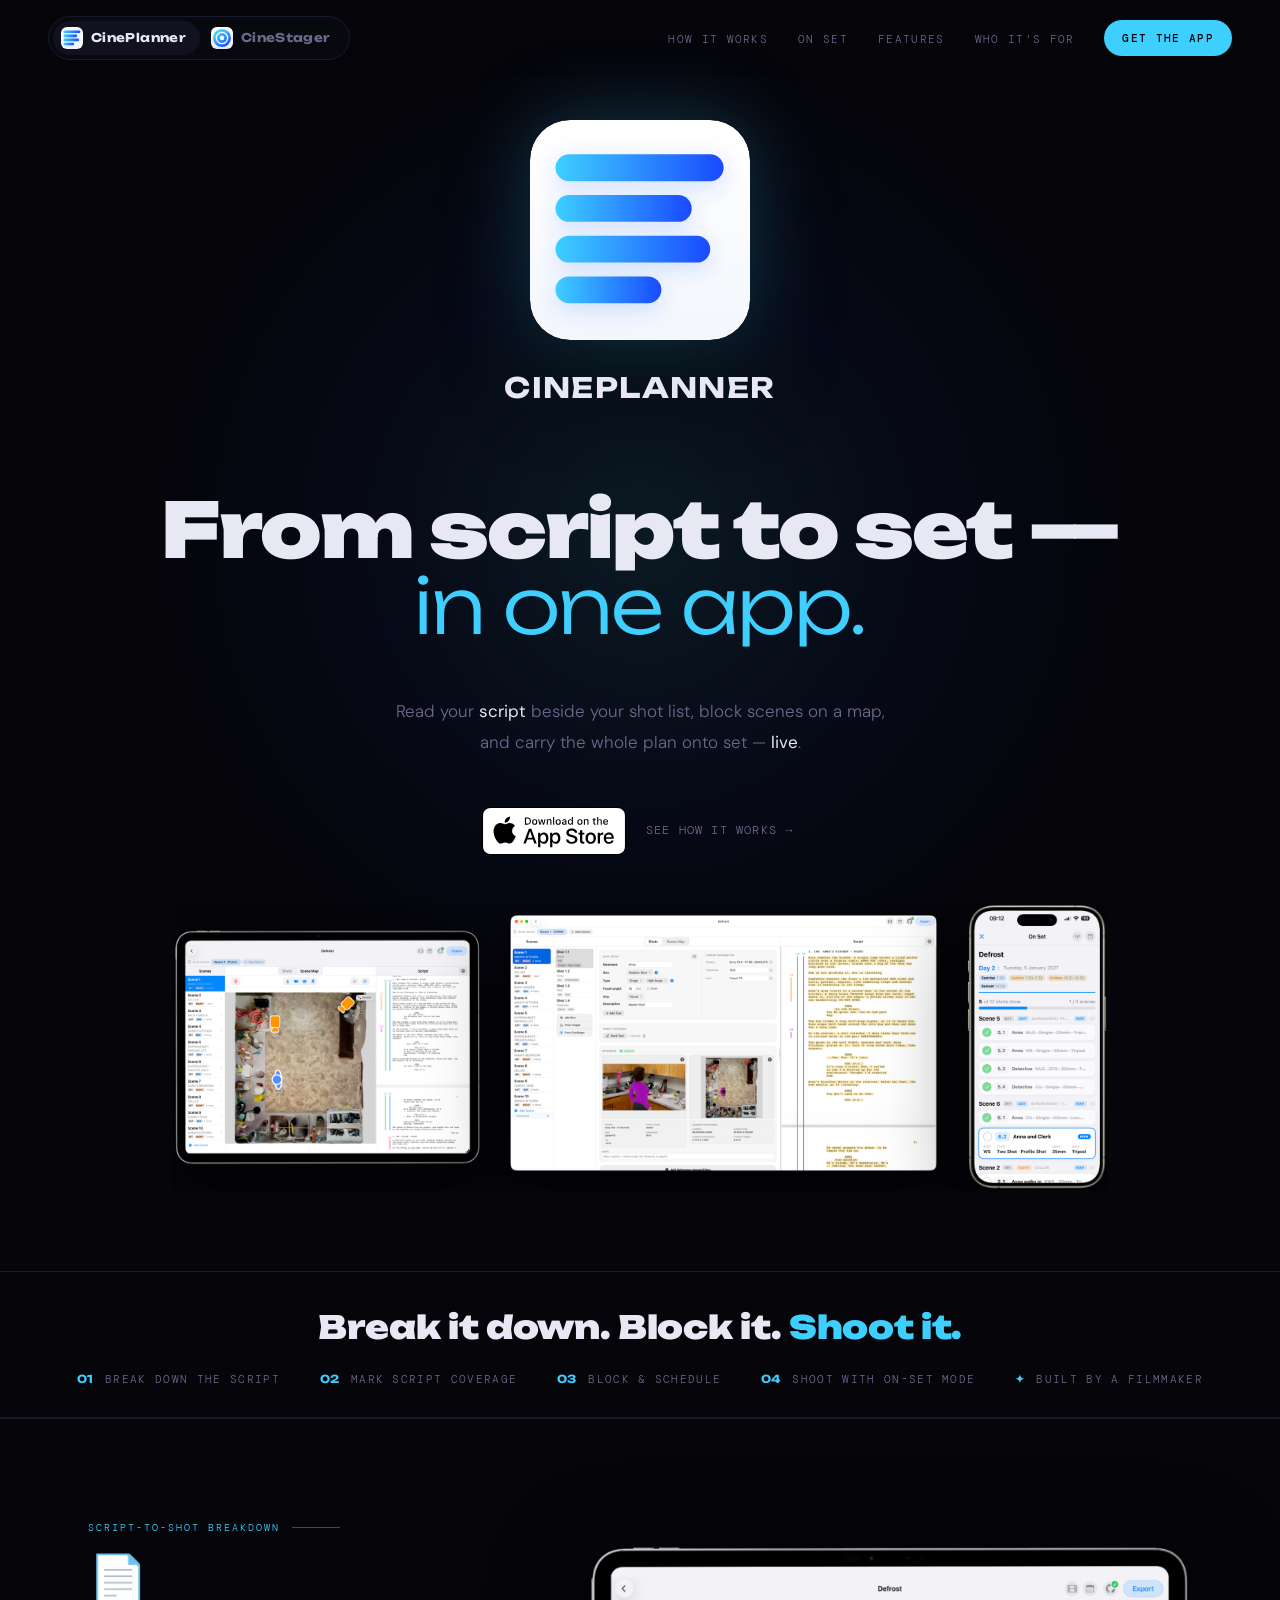
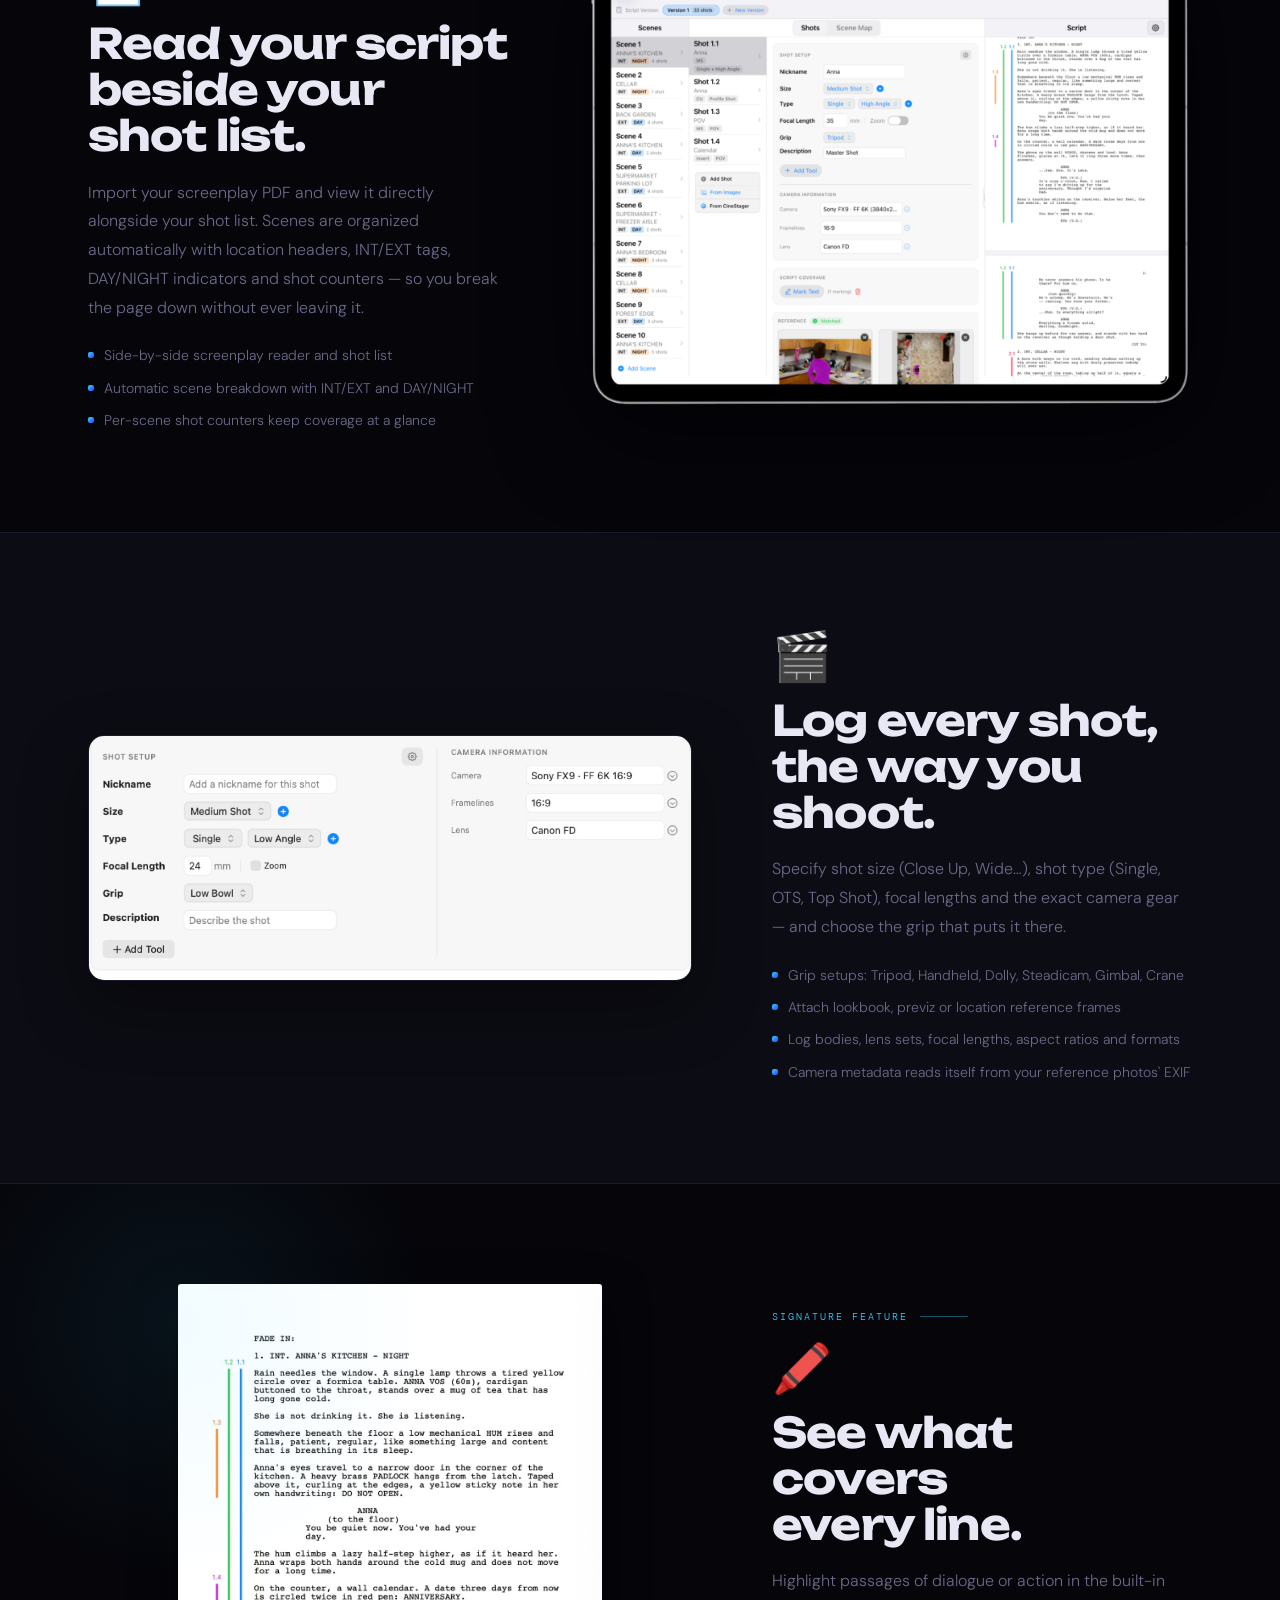
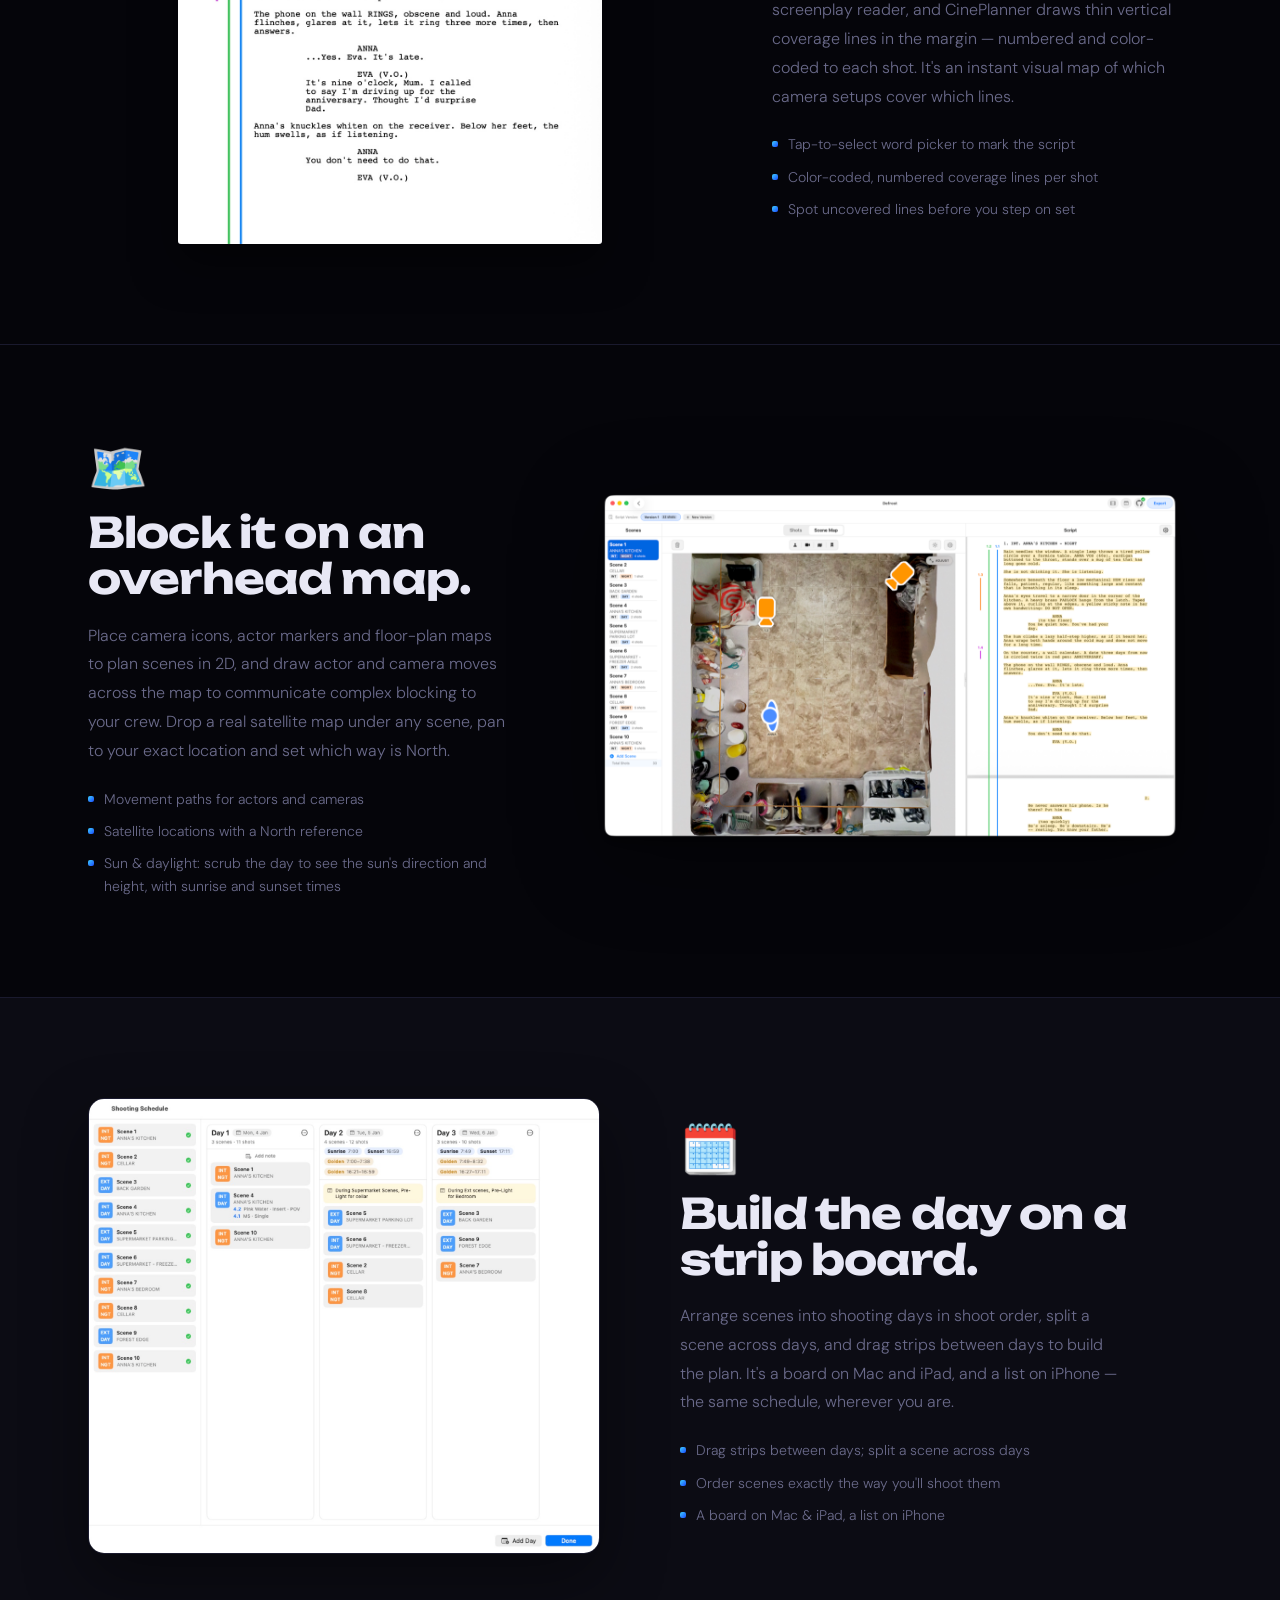
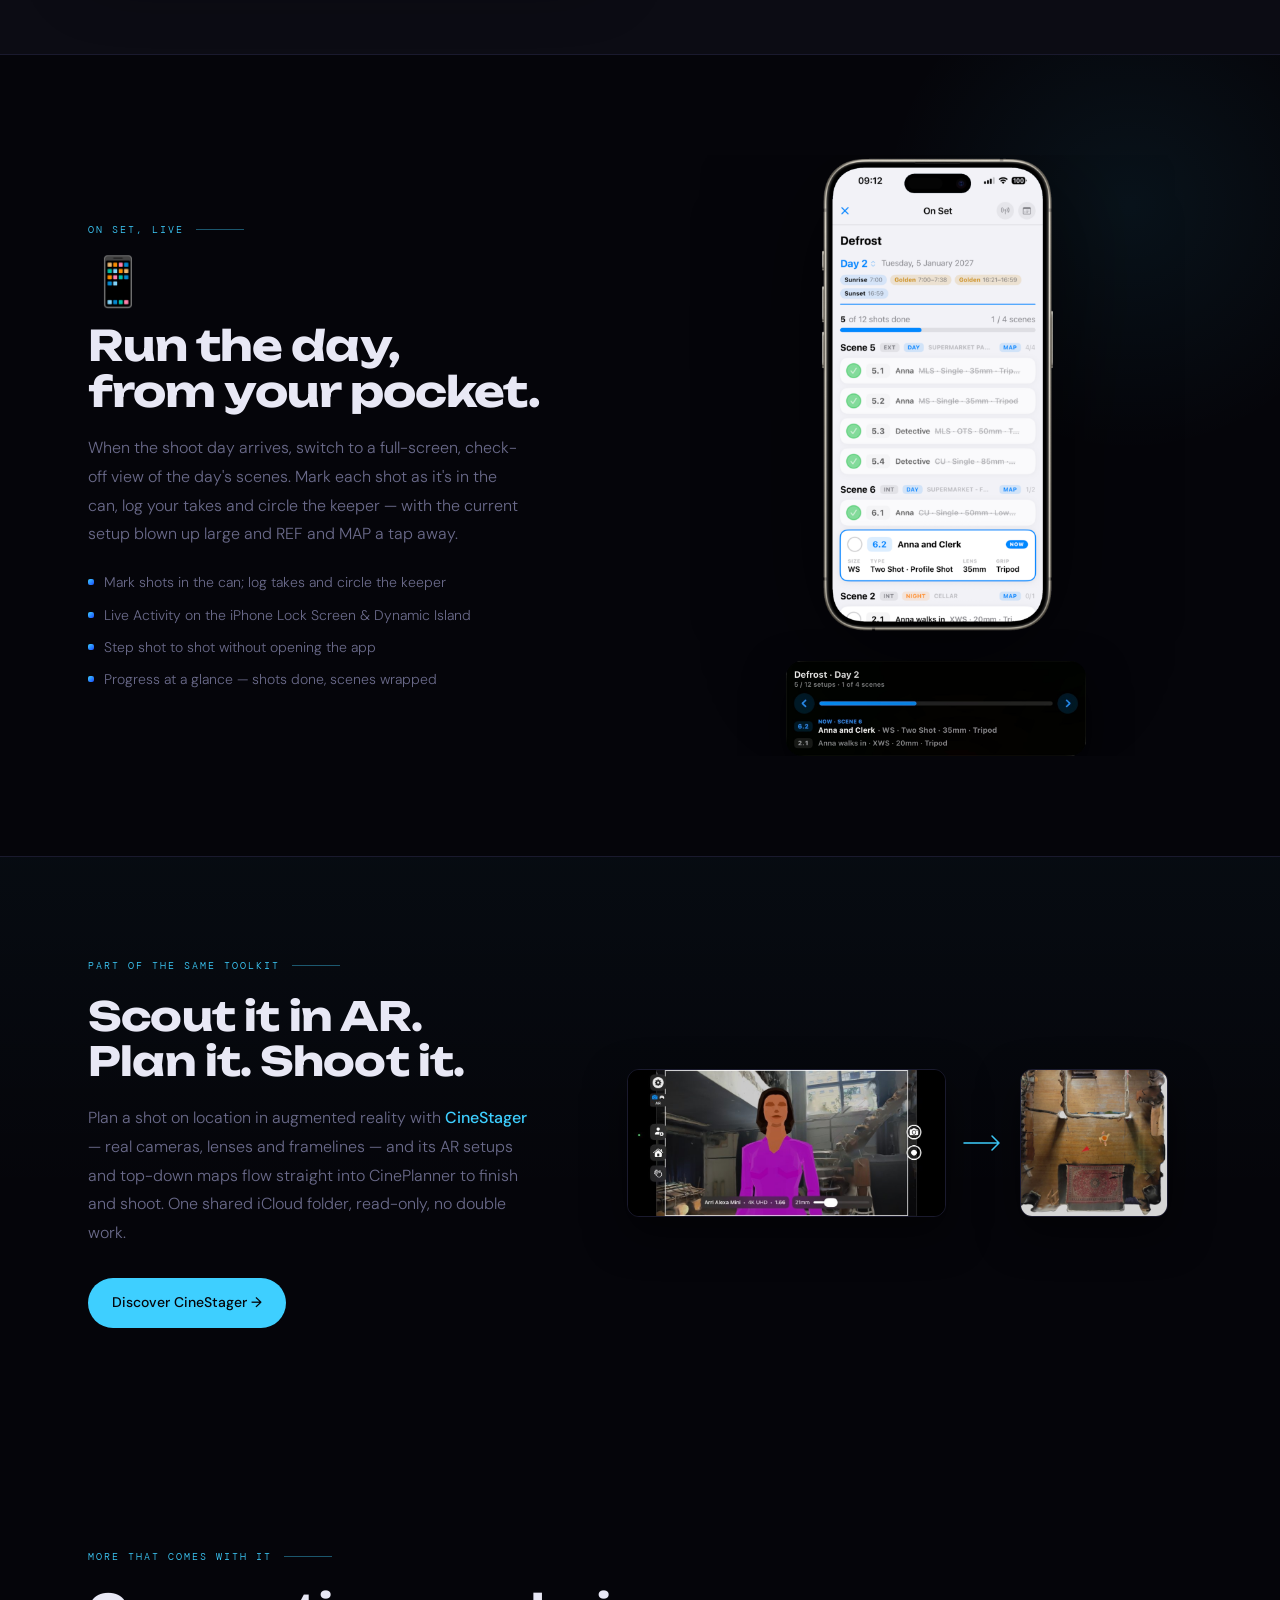
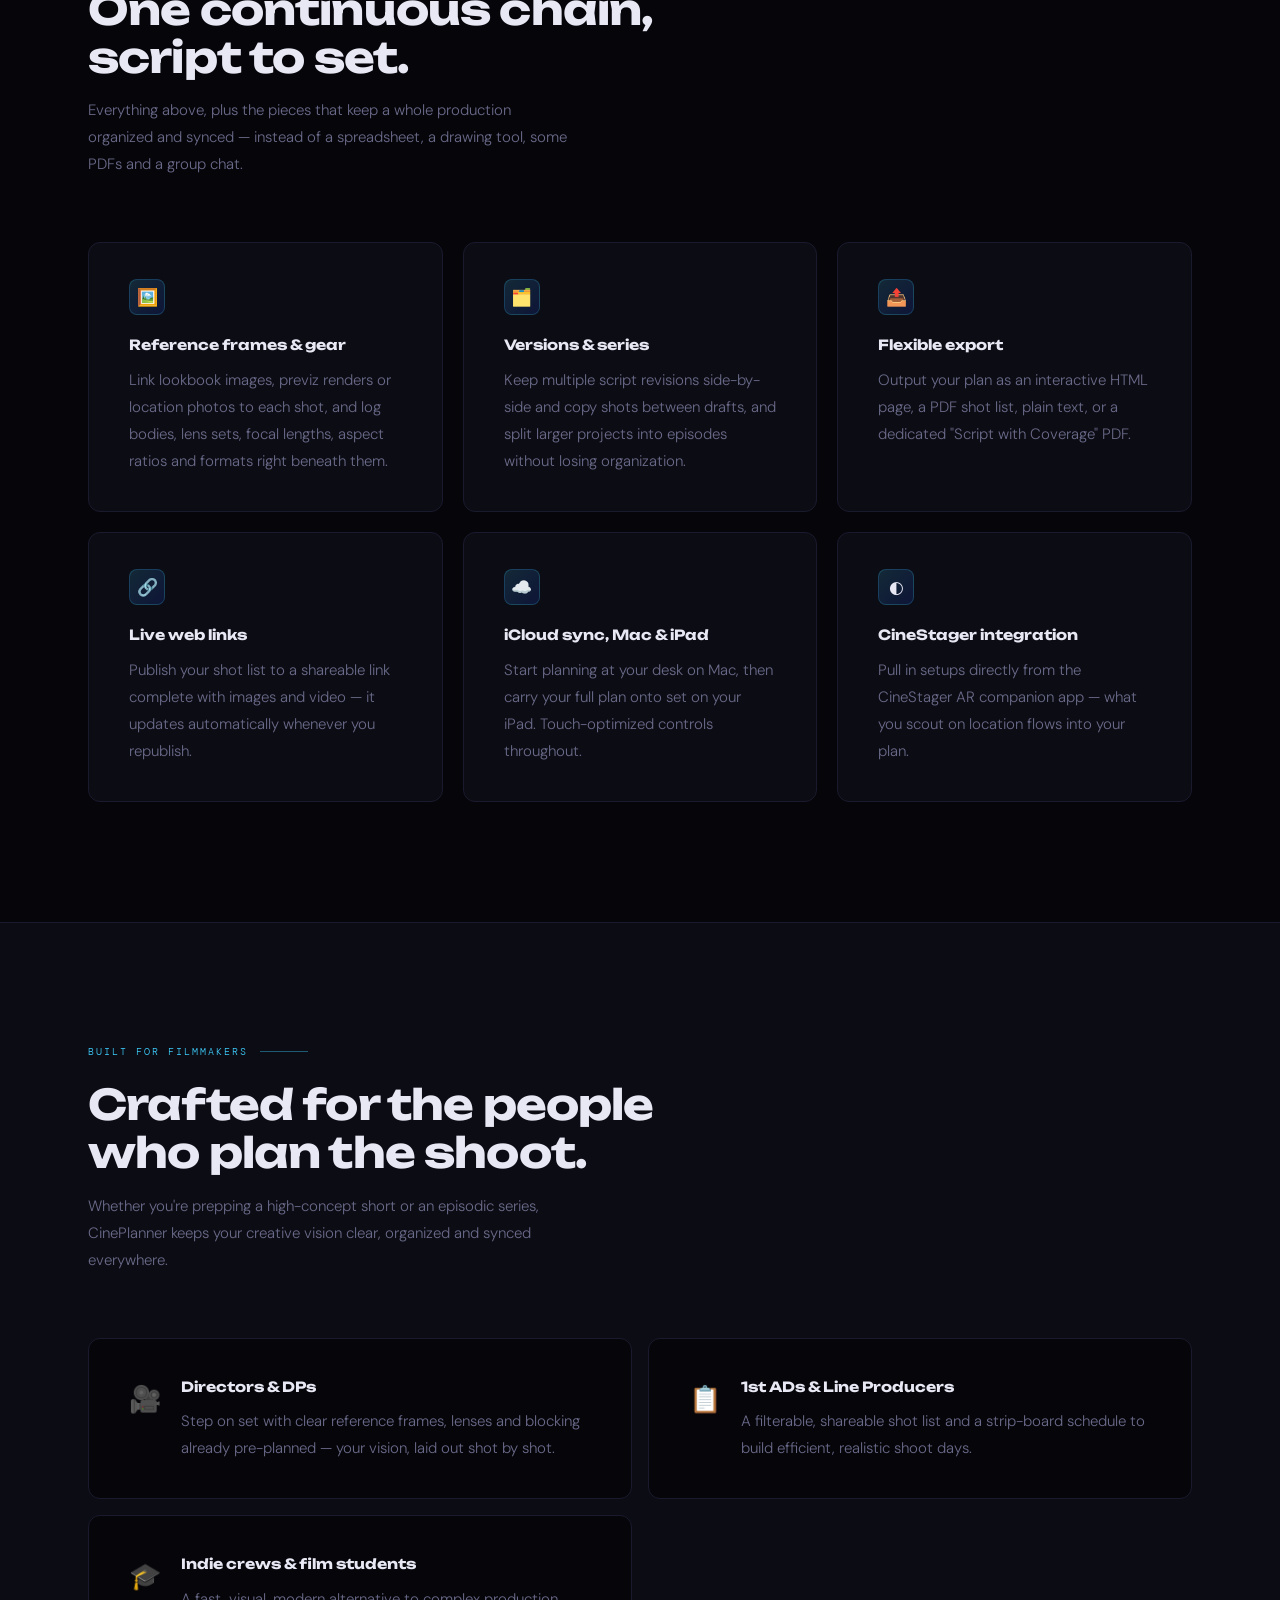
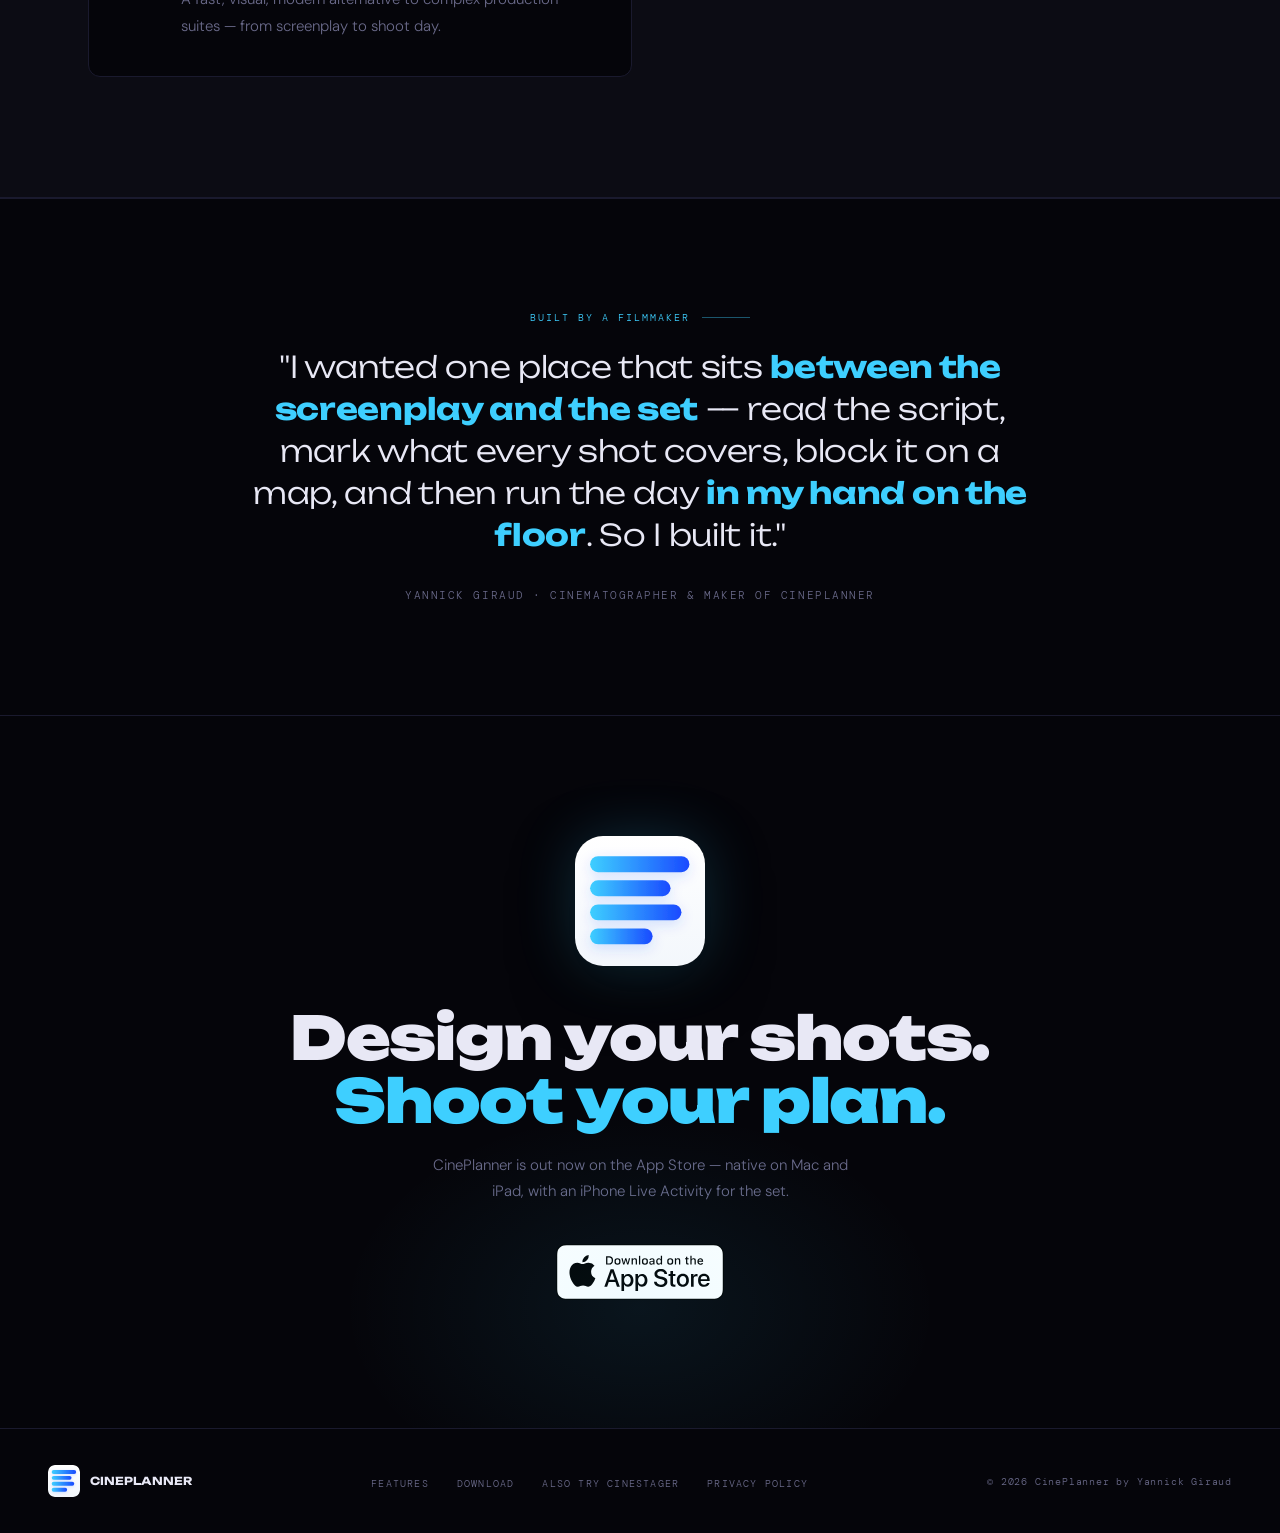
==== commit 1cfd92e2: "Use real CineStager screenshots in the ecosystem band Replace the abstract SVG mockups next to "Scou" ====
--- a/website/index.html
+++ b/website/index.html
@@ -218,15 +218,21 @@
 
   /* ECOSYSTEM BAND */
   .eco-wrap { border-top: 1px solid var(--border); background: linear-gradient(180deg, rgba(62,207,255,0.03), transparent 60%); }
-  .eco-inner { max-width: 1200px; margin: 0 auto; padding: 100px 48px; display: grid; grid-template-columns: 1.1fr 1fr; gap: 72px; align-items: center; }
+  .eco-inner { max-width: 1200px; margin: 0 auto; padding: 100px 48px; display: grid; grid-template-columns: 0.92fr 1.2fr; gap: 64px; align-items: center; }
   .eco-eyebrow { font-family: "DM Mono", monospace; font-size: 10px; letter-spacing: 0.2em; text-transform: uppercase; color: #3ecfff; margin-bottom: 20px; display: flex; align-items: center; gap: 12px; }
   .eco-eyebrow span { display: block; width: 48px; height: 1px; background: #3ecfff; opacity: 0.4; }
   .eco-title { font-family: "Unbounded", sans-serif; font-size: clamp(26px, 3.4vw, 40px); font-weight: 700; letter-spacing: -0.02em; line-height: 1.12; margin-bottom: 20px; }
   .eco-body { font-size: 16px; color: var(--muted); line-height: 1.8; max-width: 460px; margin-bottom: 30px; }
   .eco-cta { display: inline-flex; align-items: center; gap: 10px; font-family: "DM Sans", sans-serif; font-size: 14px; font-weight: 500; color: var(--bg); background: #3ecfff; padding: 13px 24px; border-radius: 100px; text-decoration: none; transition: opacity 0.2s, transform 0.2s; }
   .eco-cta:hover { opacity: 0.88; transform: translateY(-1px); }
-  .eco-visual { display: flex; align-items: center; justify-content: center; gap: 18px; }
+  .eco-visual { display: flex; align-items: center; justify-content: center; gap: 16px; min-width: 0; }
+  .eco-visual img { height: 148px; width: auto; max-width: 100%; border-radius: 12px; border: 1px solid var(--border); box-shadow: 0 16px 40px rgba(0,0,0,0.5); display: block; }
   .eco-arrow { color: #3ecfff; flex-shrink: 0; }
+  @media (max-width: 560px) {
+    .eco-visual { flex-direction: column; gap: 14px; }
+    .eco-visual img { height: auto; width: 100%; max-width: 340px; }
+    .eco-arrow { transform: rotate(90deg); }
+  }
 
   /* MAKER STRIP (replaces testimonials pre-launch) */
   .maker-wrap { border-top: 1px solid var(--border); }
@@ -406,7 +412,7 @@
   <div style="position:absolute; top:-120px; left:-80px; width:520px; height:520px; background: radial-gradient(ellipse at center, rgba(62,207,255,0.07), transparent 70%); pointer-events:none;"></div>
   <div class="feature-row reverse" style="grid-template-columns:1.18fr 0.82fr;">
     <div class="fr-visual" style="background:transparent;border:none;box-shadow:none;overflow:visible;display:flex;justify-content:center;">
-      <img src="img/row-coverage.jpg" alt="A script page with numbered, color-coded coverage lines in the margin" loading="lazy" decoding="async" style="max-height:560px;width:auto;display:block;border-radius:3px;box-shadow:0 18px 44px rgba(0,0,0,0.5);">
+      <img src="img/row-coverage.jpg" alt="A script page with numbered, color-coded coverage lines in the margin" loading="lazy" decoding="async" style="max-height:560px;max-width:100%;width:auto;height:auto;display:block;border-radius:3px;box-shadow:0 18px 44px rgba(0,0,0,0.5);">
     </div>
     <div>
       <div class="fr-eyebrow">Signature feature <span></span></div>
@@ -497,31 +503,9 @@
       <a href="https://cinestager.com" class="eco-cta" target="_blank" rel="noopener">Discover CineStager →</a>
     </div>
     <div class="eco-visual">
-      <!-- AR previz -->
-      <svg width="150" height="200" viewBox="0 0 150 200" xmlns="http://www.w3.org/2000/svg" aria-label="CineStager AR previz" style="border-radius:14px;border:1px solid var(--border);box-shadow:0 16px 40px rgba(0,0,0,0.5);">
-        <rect width="150" height="200" rx="12" fill="#0c0c14"/>
-        <rect x="0" y="120" width="150" height="80" fill="rgba(62,207,255,0.04)"/>
-        <path d="M20 120 L130 120 L110 200 L40 200 Z" fill="none" stroke="rgba(62,207,255,0.25)" stroke-width="1"/>
-        <rect x="30" y="30" width="90" height="60" rx="4" fill="none" stroke="#3ecfff" stroke-width="1" stroke-dasharray="4 3"/>
-        <line x1="30" y1="60" x2="120" y2="60" stroke="rgba(62,207,255,0.3)" stroke-width="0.6"/>
-        <line x1="75" y1="30" x2="75" y2="90" stroke="rgba(62,207,255,0.3)" stroke-width="0.6"/>
-        <circle cx="62" cy="140" r="7" fill="#3ecfff"/>
-        <circle cx="90" cy="150" r="7" fill="#e8e8f5"/>
-        <text x="12" y="18" fill="#3ecfff" font-family="DM Mono, monospace" font-size="7">AR · 35mm</text>
-      </svg>
+      <img src="img/cinestager-ar.jpg" alt="CineStager AR view on location — camera, lens and framelines over a scanned set" loading="lazy" decoding="async">
       <svg class="eco-arrow" width="42" height="24" viewBox="0 0 42 24" fill="none" stroke="currentColor" stroke-width="1.5"><path d="M2 12 H36 M30 5 l7 7 l-7 7" stroke-linecap="round" stroke-linejoin="round"/></svg>
-      <!-- CinePlanner map -->
-      <svg width="150" height="200" viewBox="0 0 150 200" xmlns="http://www.w3.org/2000/svg" aria-label="CinePlanner overhead scene map" style="border-radius:14px;border:1px solid var(--border);box-shadow:0 16px 40px rgba(0,0,0,0.5);">
-        <rect width="150" height="200" rx="12" fill="#0c0c14"/>
-        <g fill="#13141f"><rect x="16" y="96" width="60" height="60" rx="3"/><rect x="90" y="40" width="46" height="50" rx="3"/></g>
-        <g stroke="#191a28" stroke-width="6" opacity="0.7"><path d="M0 90 H150 M78 0 V200"/></g>
-        <path d="M92 150 q-14 -24 -34 -32" stroke="#3ecfff" stroke-width="1" stroke-dasharray="4 3" fill="none"/>
-        <circle cx="92" cy="150" r="8" fill="#3ecfff"/><rect x="88" y="146" width="8" height="8" fill="#0c0c14"/>
-        <circle cx="58" cy="118" r="6" fill="#e8e8f5"/>
-        <circle cx="78" cy="104" r="6" fill="#6a6a8a"/>
-        <text x="12" y="18" fill="#3ecfff" font-family="DM Mono, monospace" font-size="7">PLAN · MAP</text>
-        <text x="138" y="18" fill="#3ecfff" font-family="DM Mono, monospace" font-size="7" text-anchor="end">N</text>
-      </svg>
+      <img src="img/cinestager-map.jpg" alt="CineStager top-down scene map that flows into CinePlanner" loading="lazy" decoding="async">
     </div>
   </div>
 </div>
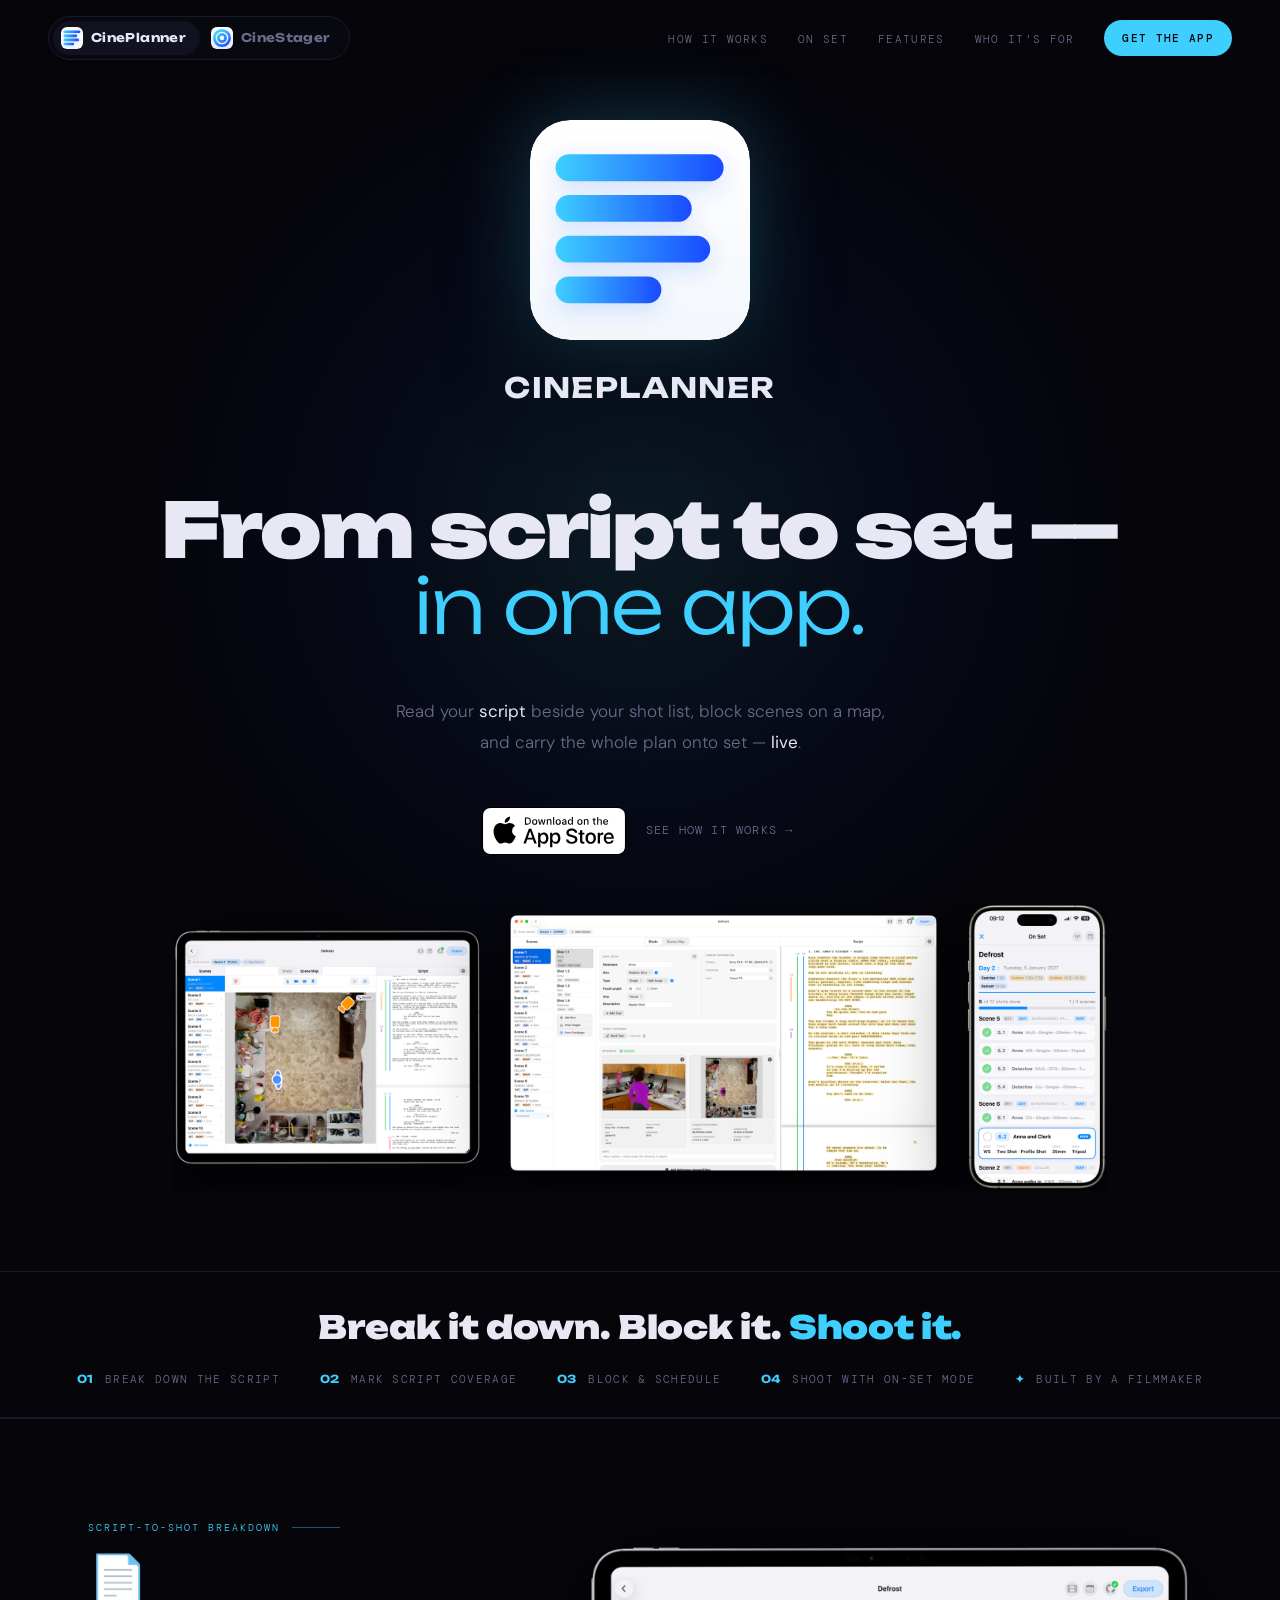
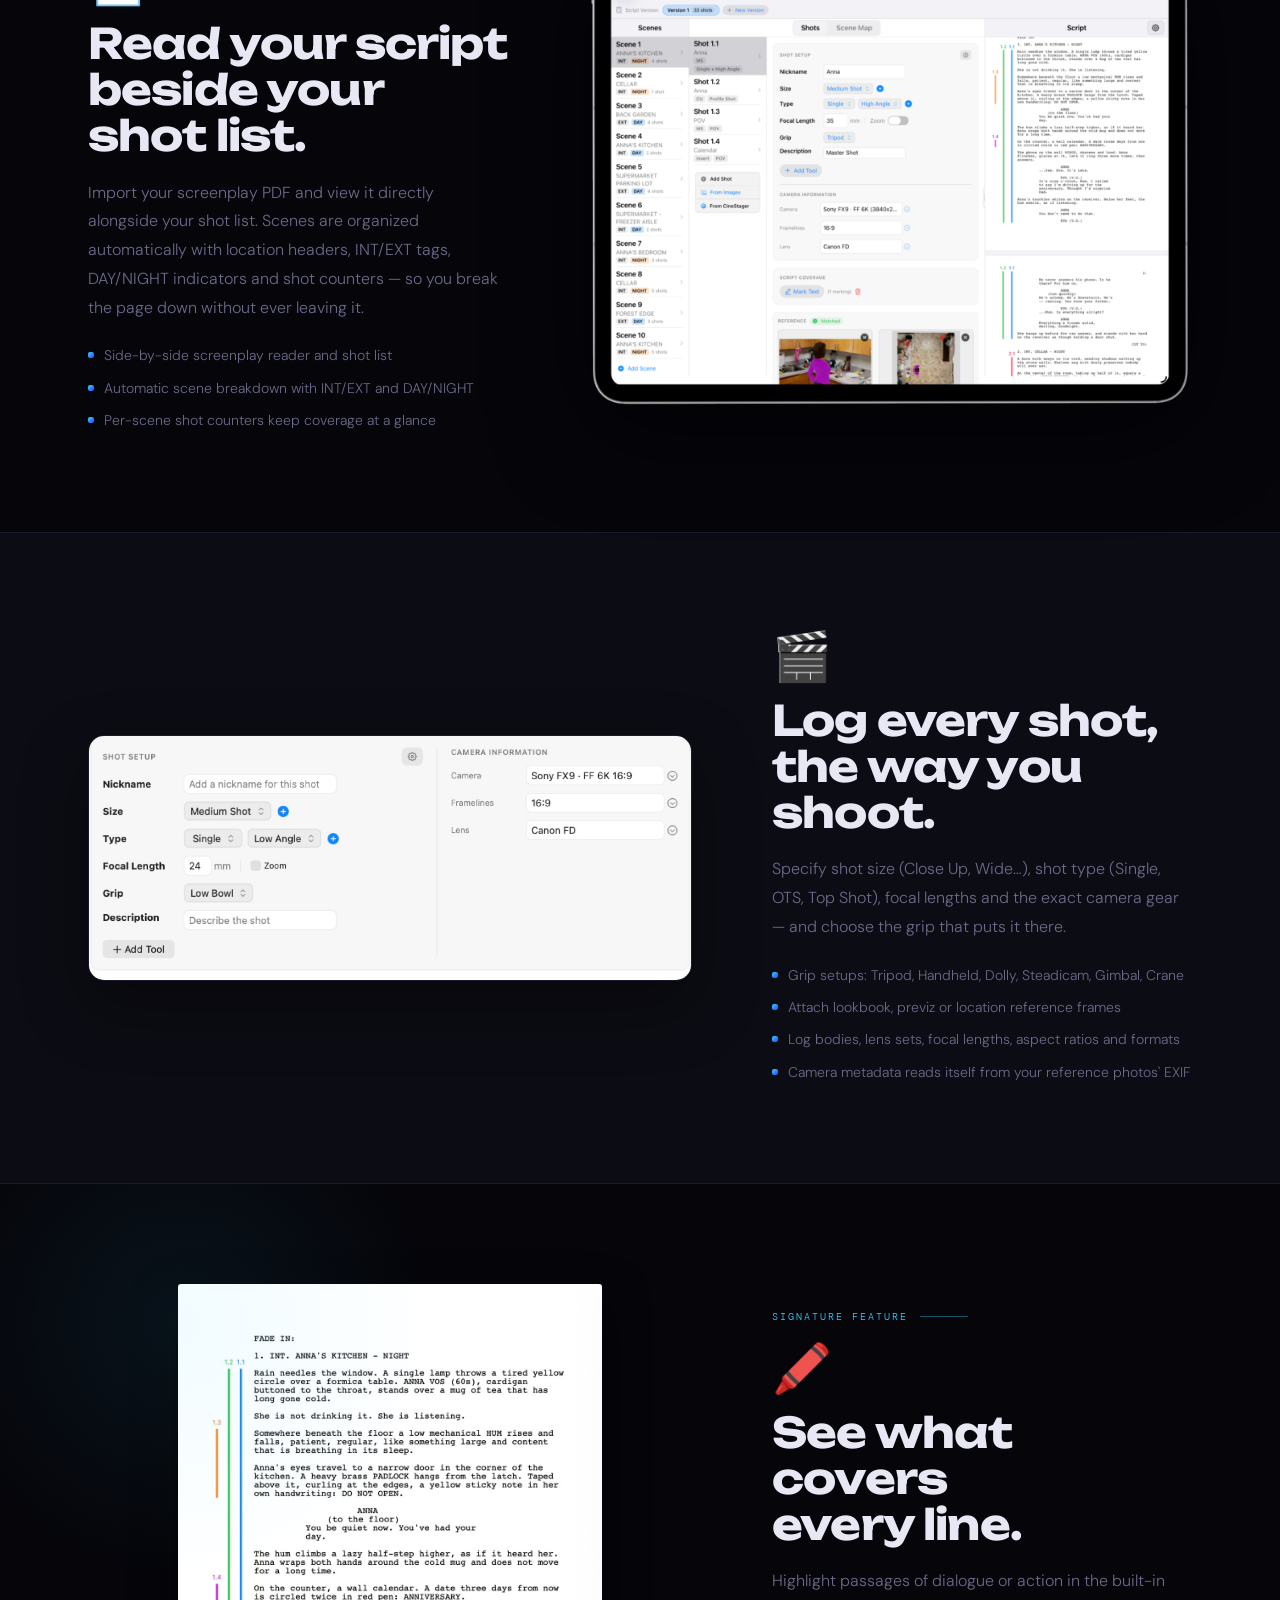
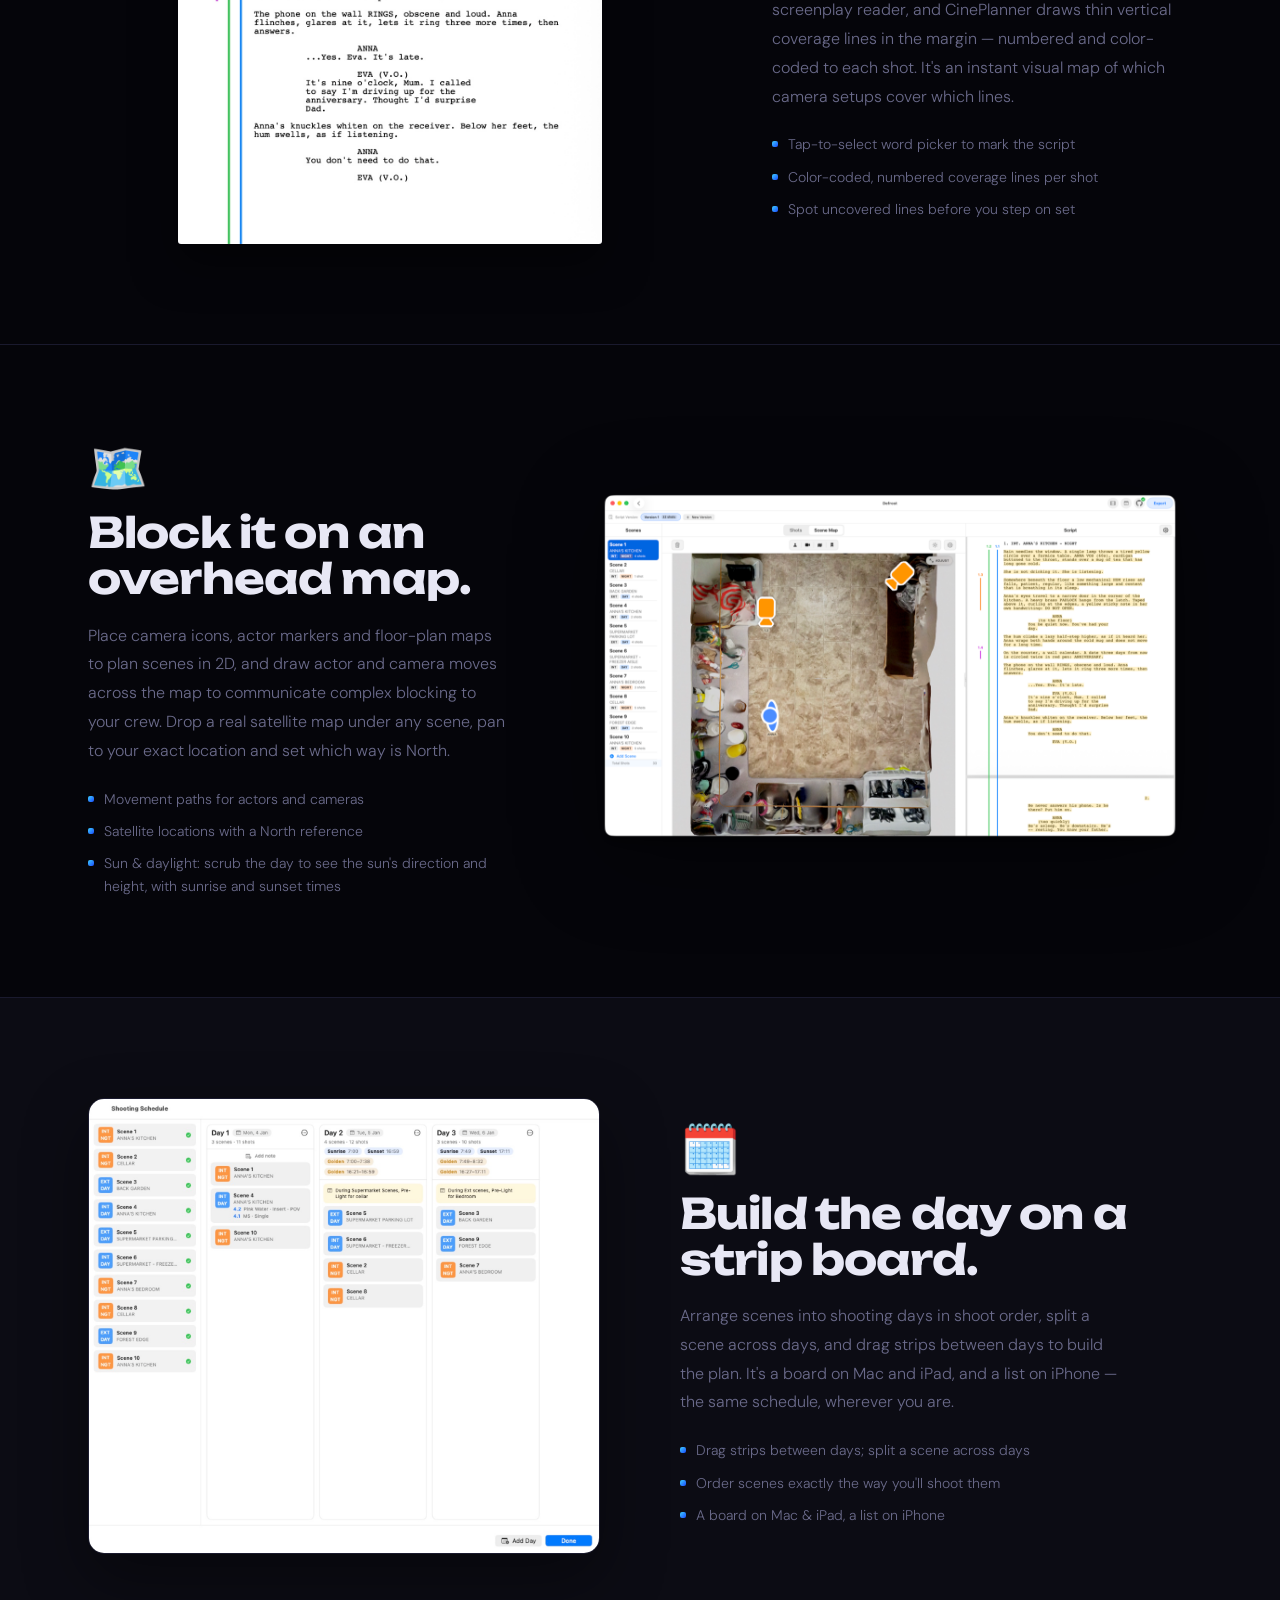
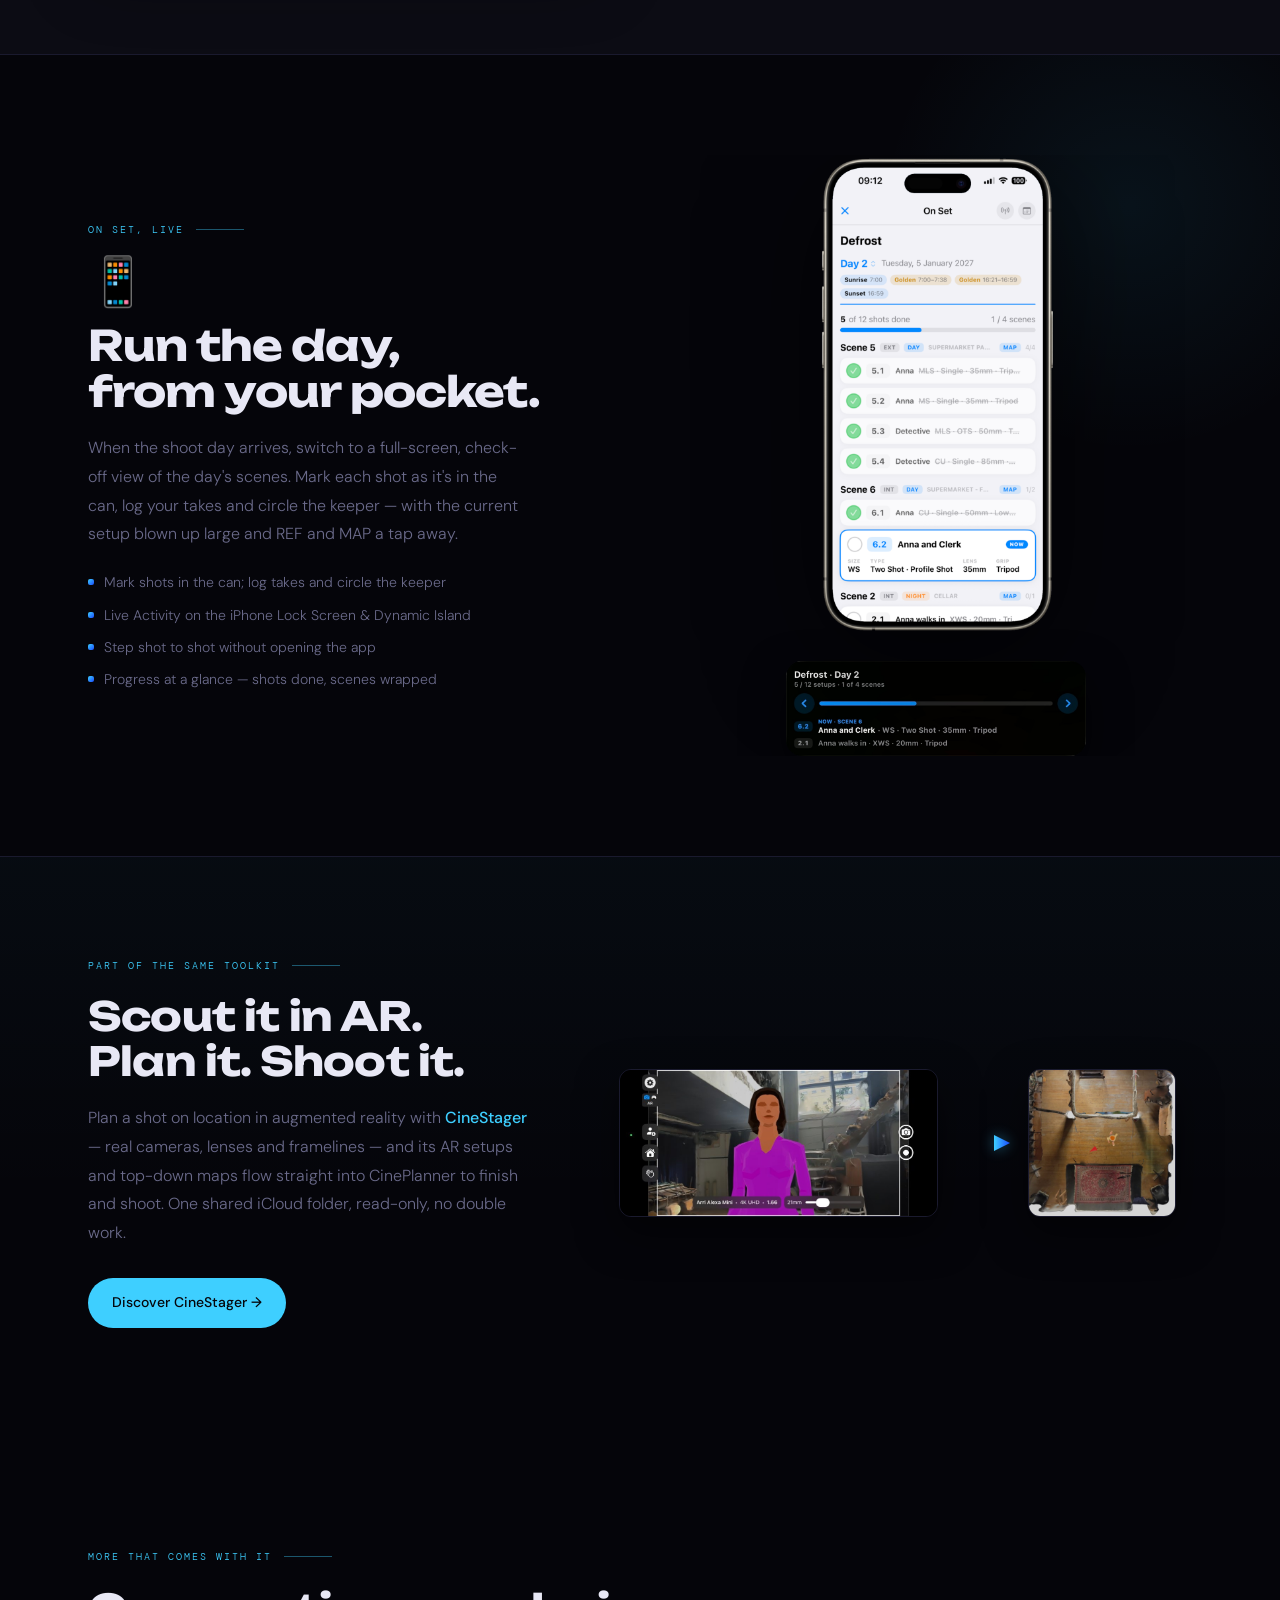
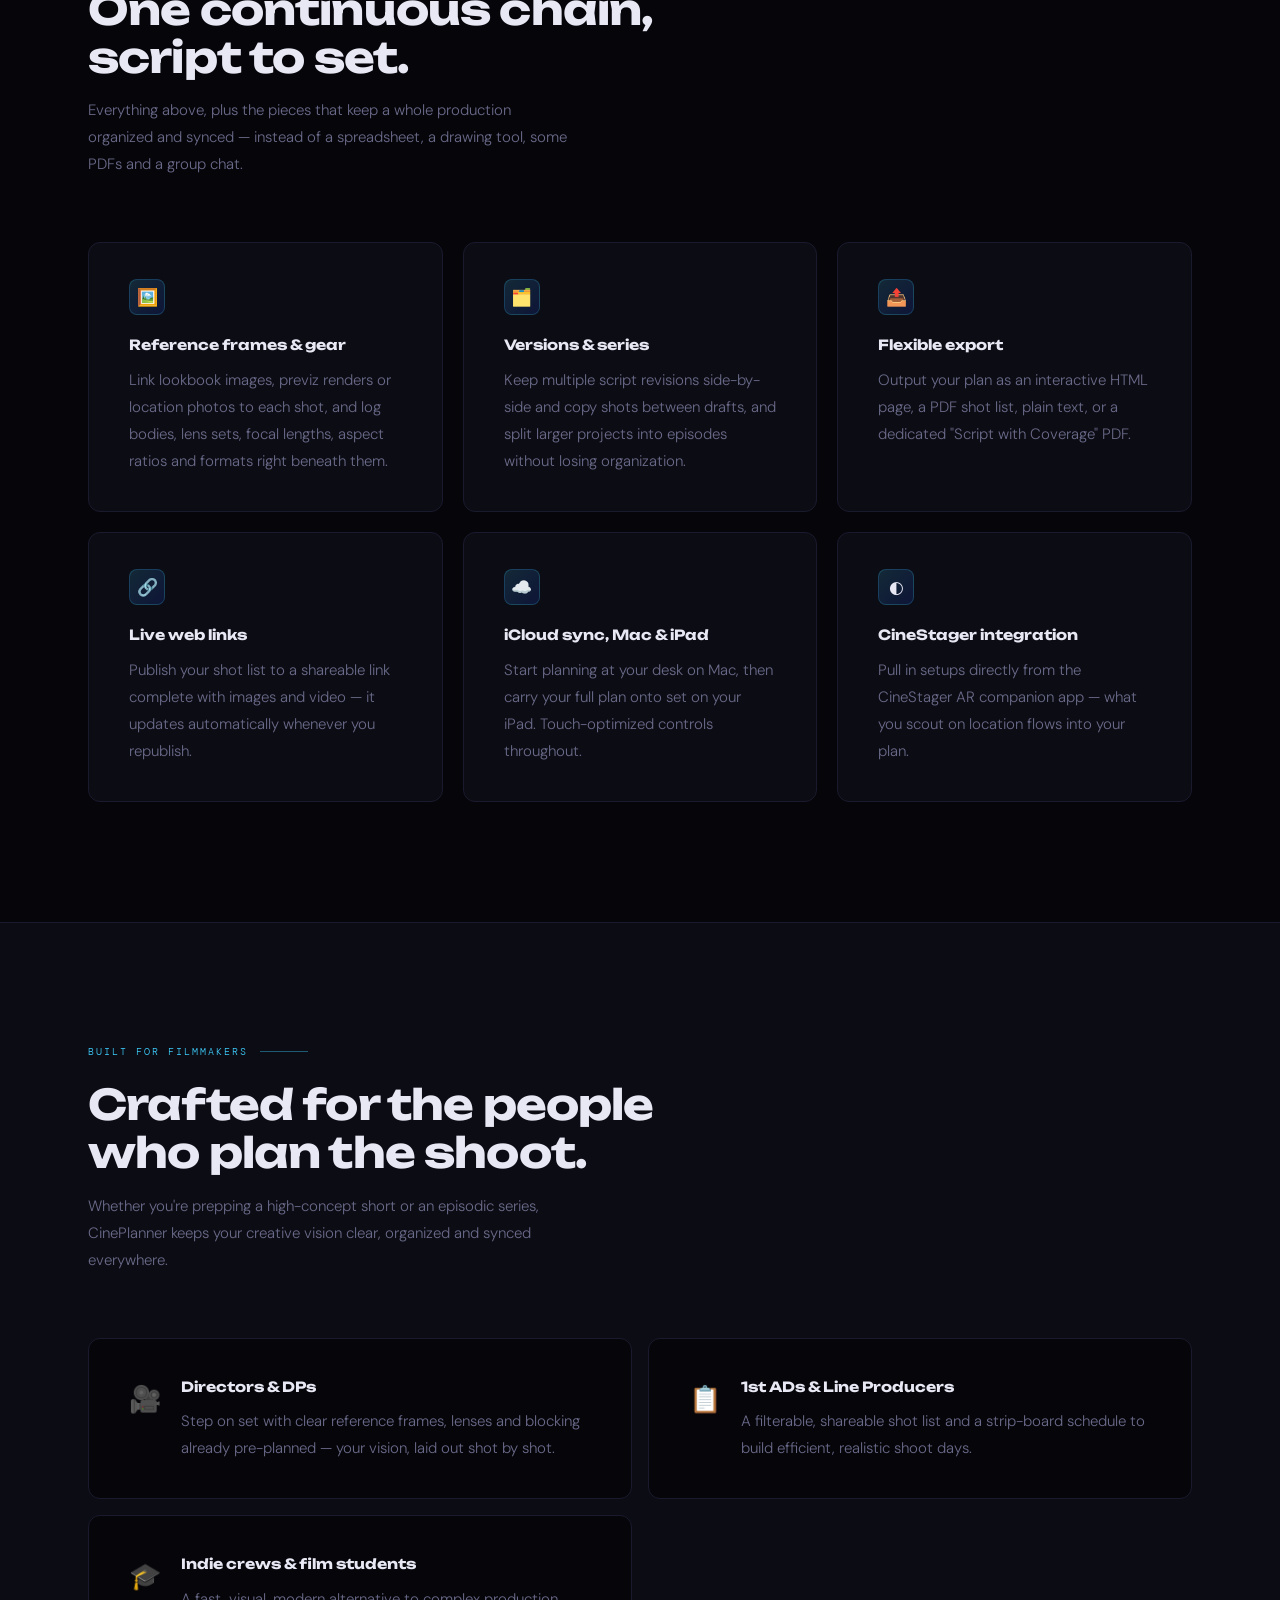
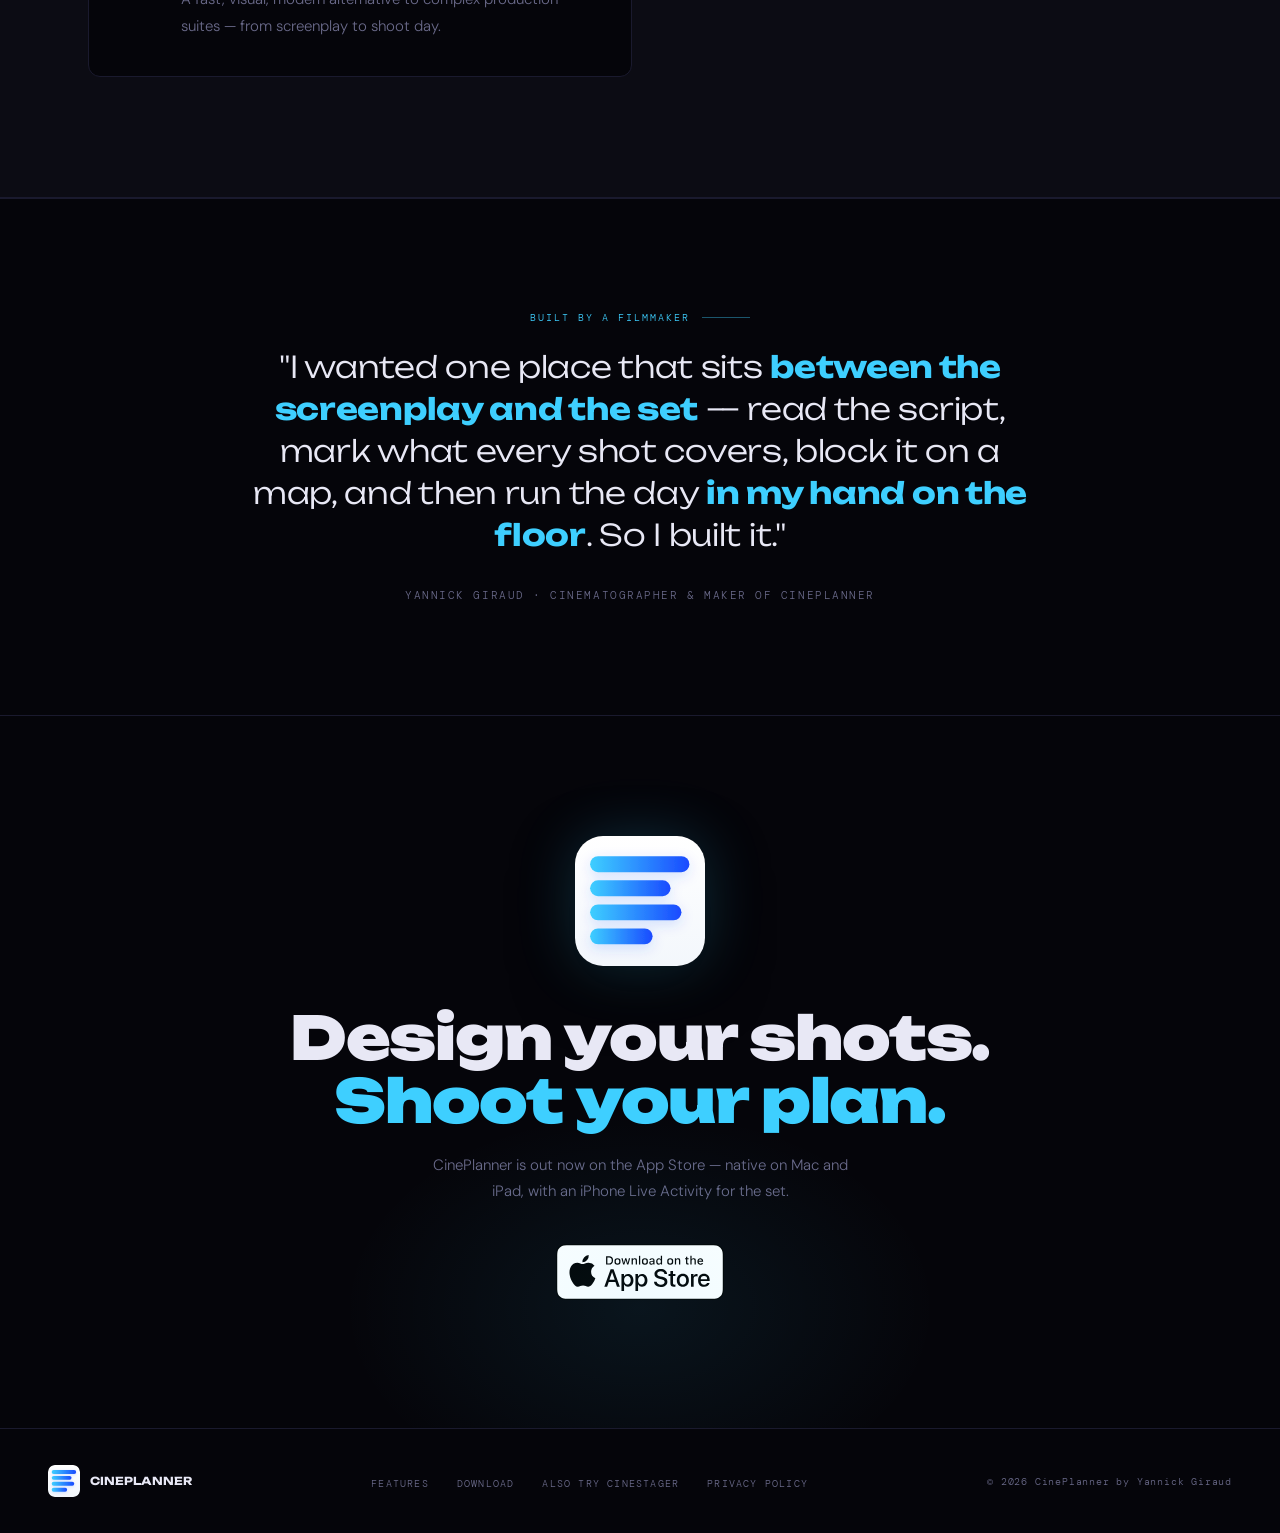
==== commit de7f0506: "Prettier ecosystem-band arrow Swap the thin line arrow for a cyan->blue gradient arrow with a solid " ====
--- a/website/index.html
+++ b/website/index.html
@@ -227,7 +227,7 @@
   .eco-cta:hover { opacity: 0.88; transform: translateY(-1px); }
   .eco-visual { display: flex; align-items: center; justify-content: center; gap: 16px; min-width: 0; }
   .eco-visual img { height: 148px; width: auto; max-width: 100%; border-radius: 12px; border: 1px solid var(--border); box-shadow: 0 16px 40px rgba(0,0,0,0.5); display: block; }
-  .eco-arrow { color: #3ecfff; flex-shrink: 0; }
+  .eco-arrow { flex-shrink: 0; filter: drop-shadow(0 0 7px rgba(62,207,255,0.45)); }
   @media (max-width: 560px) {
     .eco-visual { flex-direction: column; gap: 14px; }
     .eco-visual img { height: auto; width: 100%; max-width: 340px; }
@@ -504,7 +504,11 @@
     </div>
     <div class="eco-visual">
       <img src="img/cinestager-ar.jpg" alt="CineStager AR view on location — camera, lens and framelines over a scanned set" loading="lazy" decoding="async">
-      <svg class="eco-arrow" width="42" height="24" viewBox="0 0 42 24" fill="none" stroke="currentColor" stroke-width="1.5"><path d="M2 12 H36 M30 5 l7 7 l-7 7" stroke-linecap="round" stroke-linejoin="round"/></svg>
+      <svg class="eco-arrow" width="58" height="24" viewBox="0 0 58 24" fill="none" aria-hidden="true">
+        <defs><linearGradient id="ecoArrow" x1="0" y1="0" x2="1" y2="0"><stop offset="0" stop-color="#3ecfff"/><stop offset="1" stop-color="#1a4aff"/></linearGradient></defs>
+        <line x1="2" y1="12" x2="42" y2="12" stroke="url(#ecoArrow)" stroke-width="3" stroke-linecap="round"/>
+        <path d="M40 4 L56 12 L40 20 Z" fill="url(#ecoArrow)"/>
+      </svg>
       <img src="img/cinestager-map.jpg" alt="CineStager top-down scene map that flows into CinePlanner" loading="lazy" decoding="async">
     </div>
   </div>
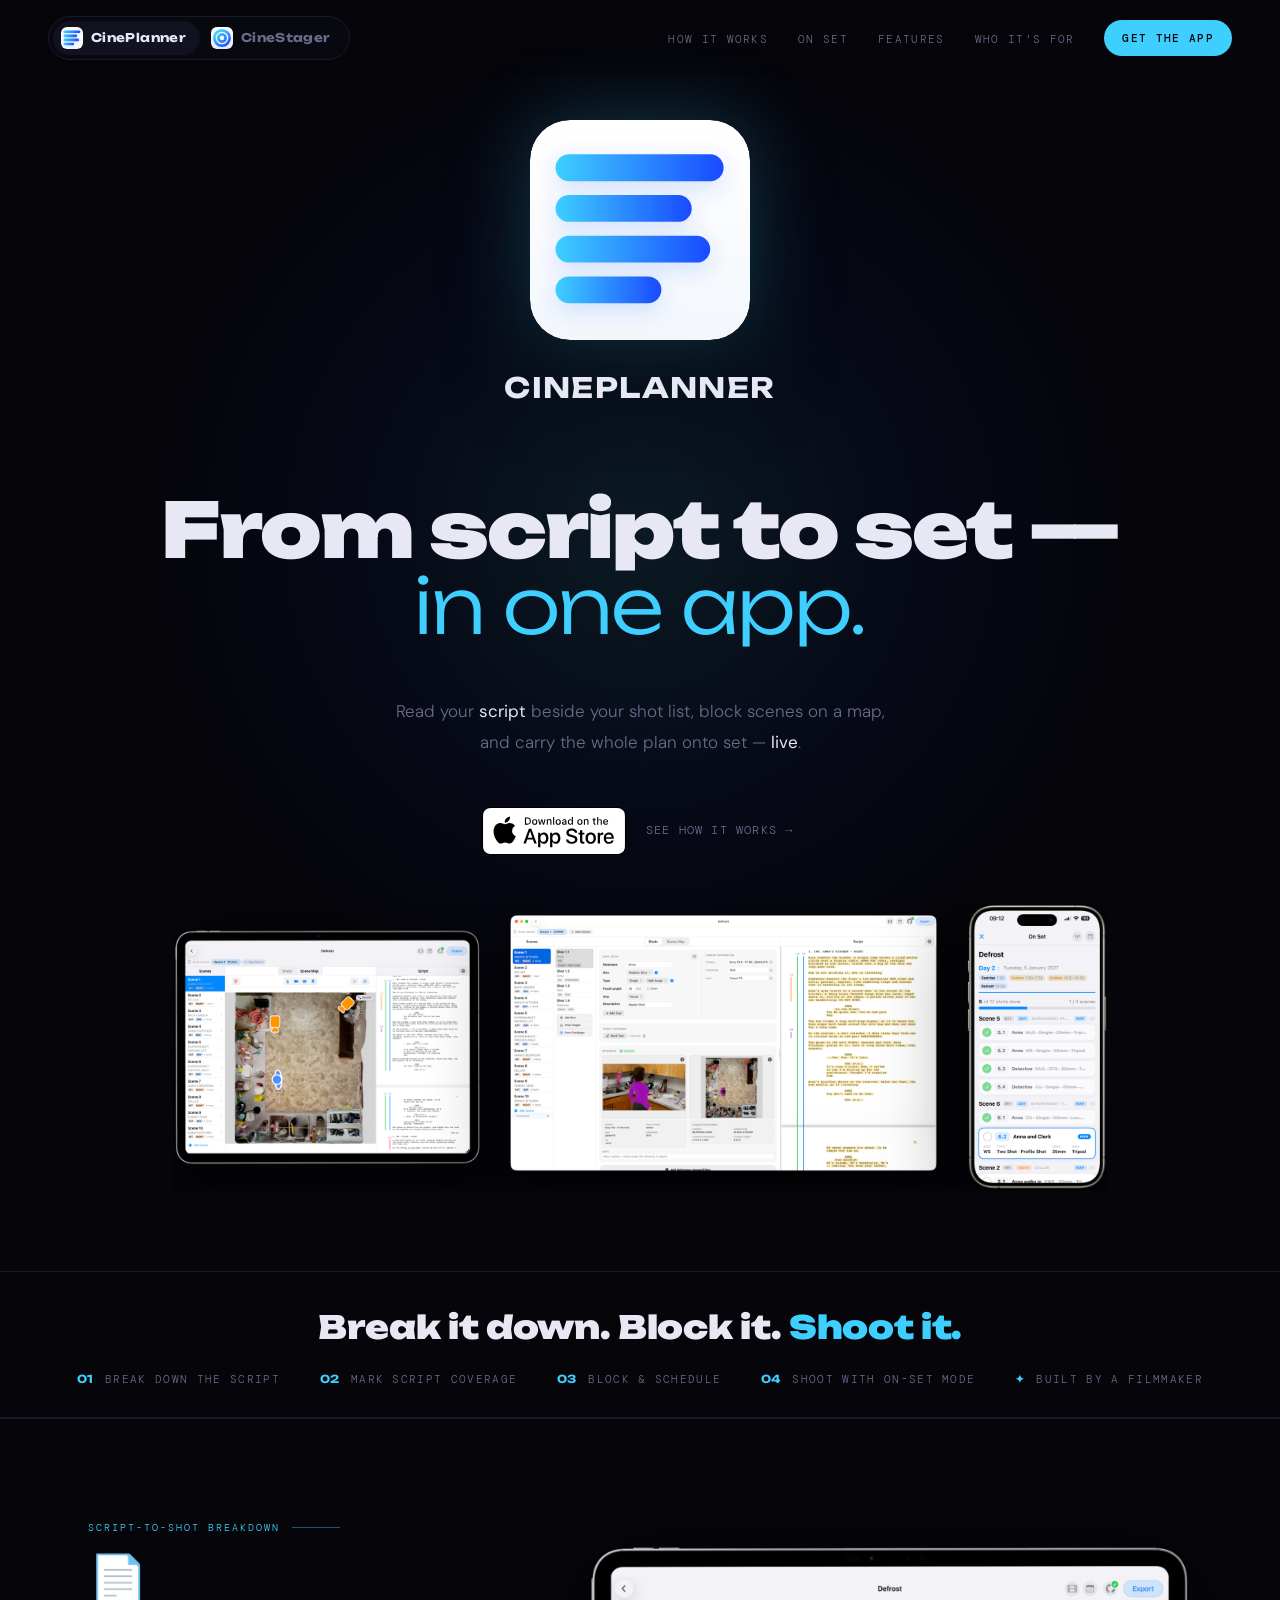
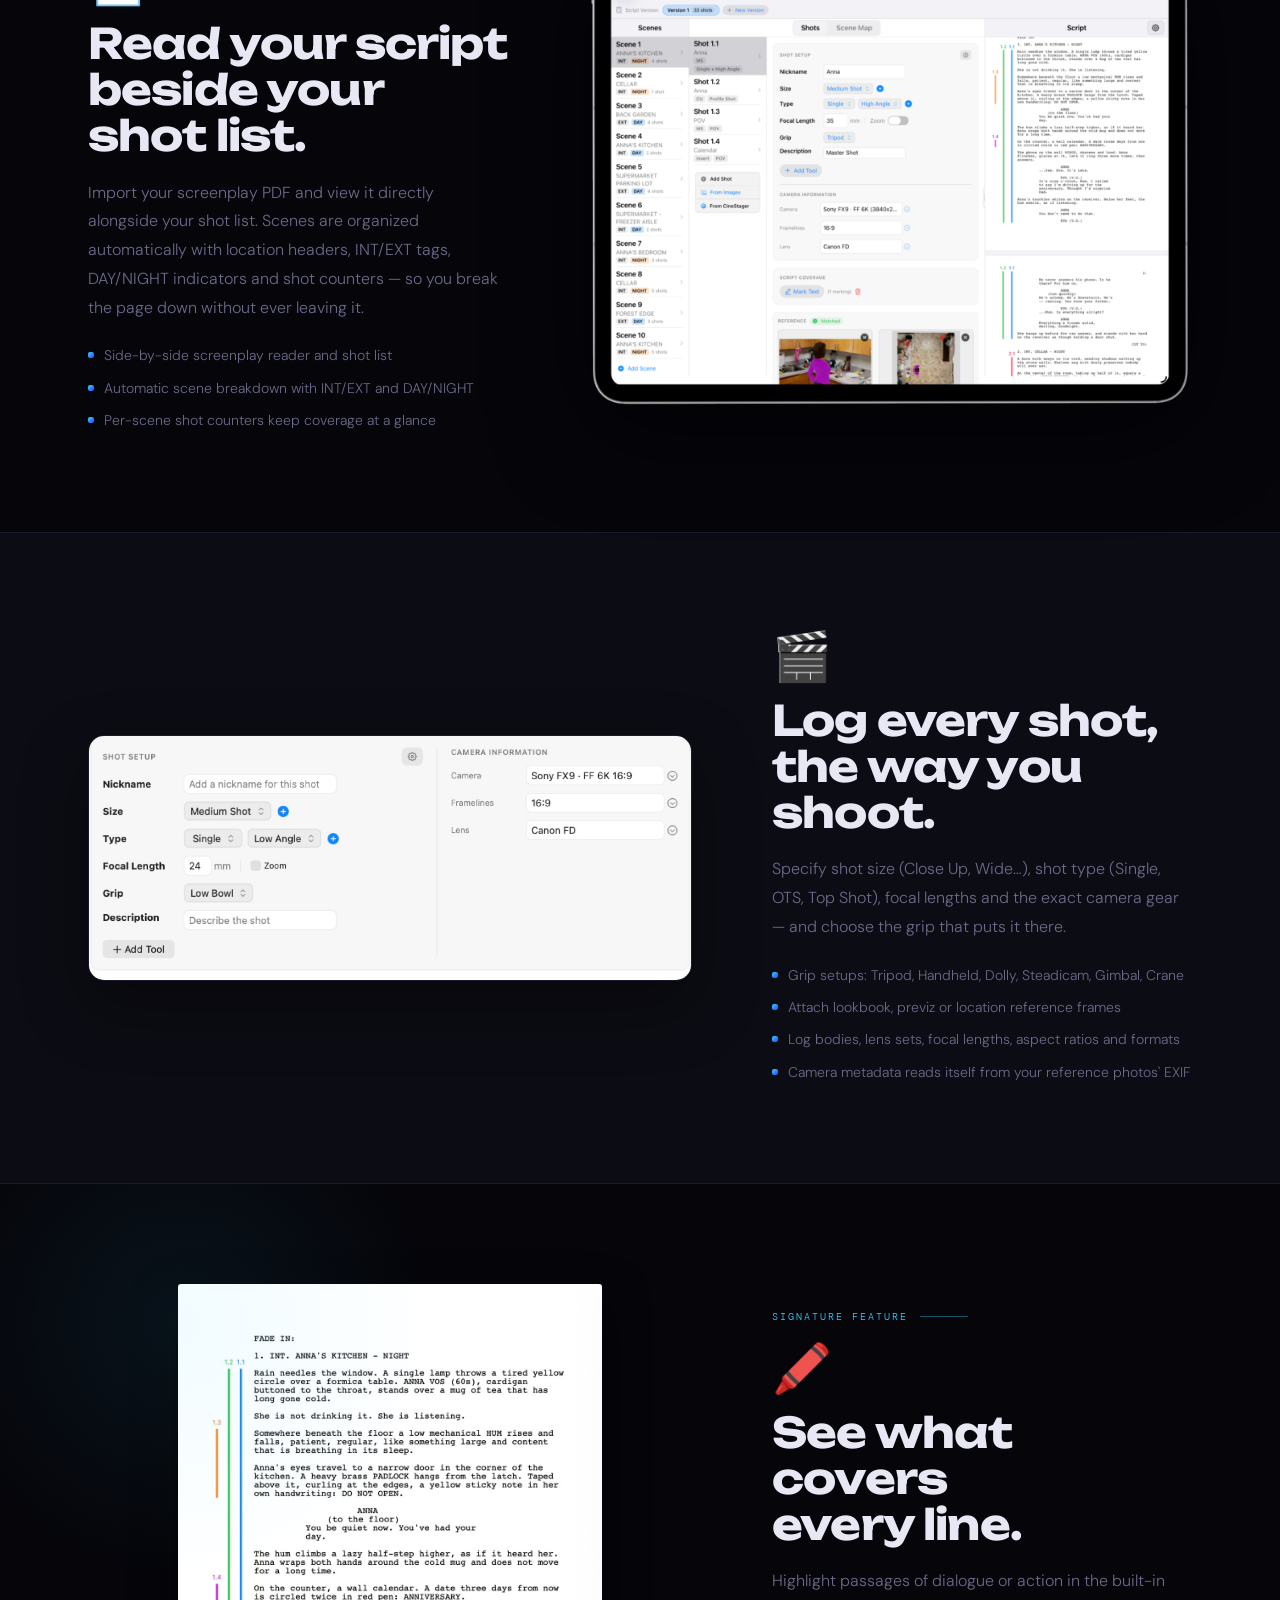
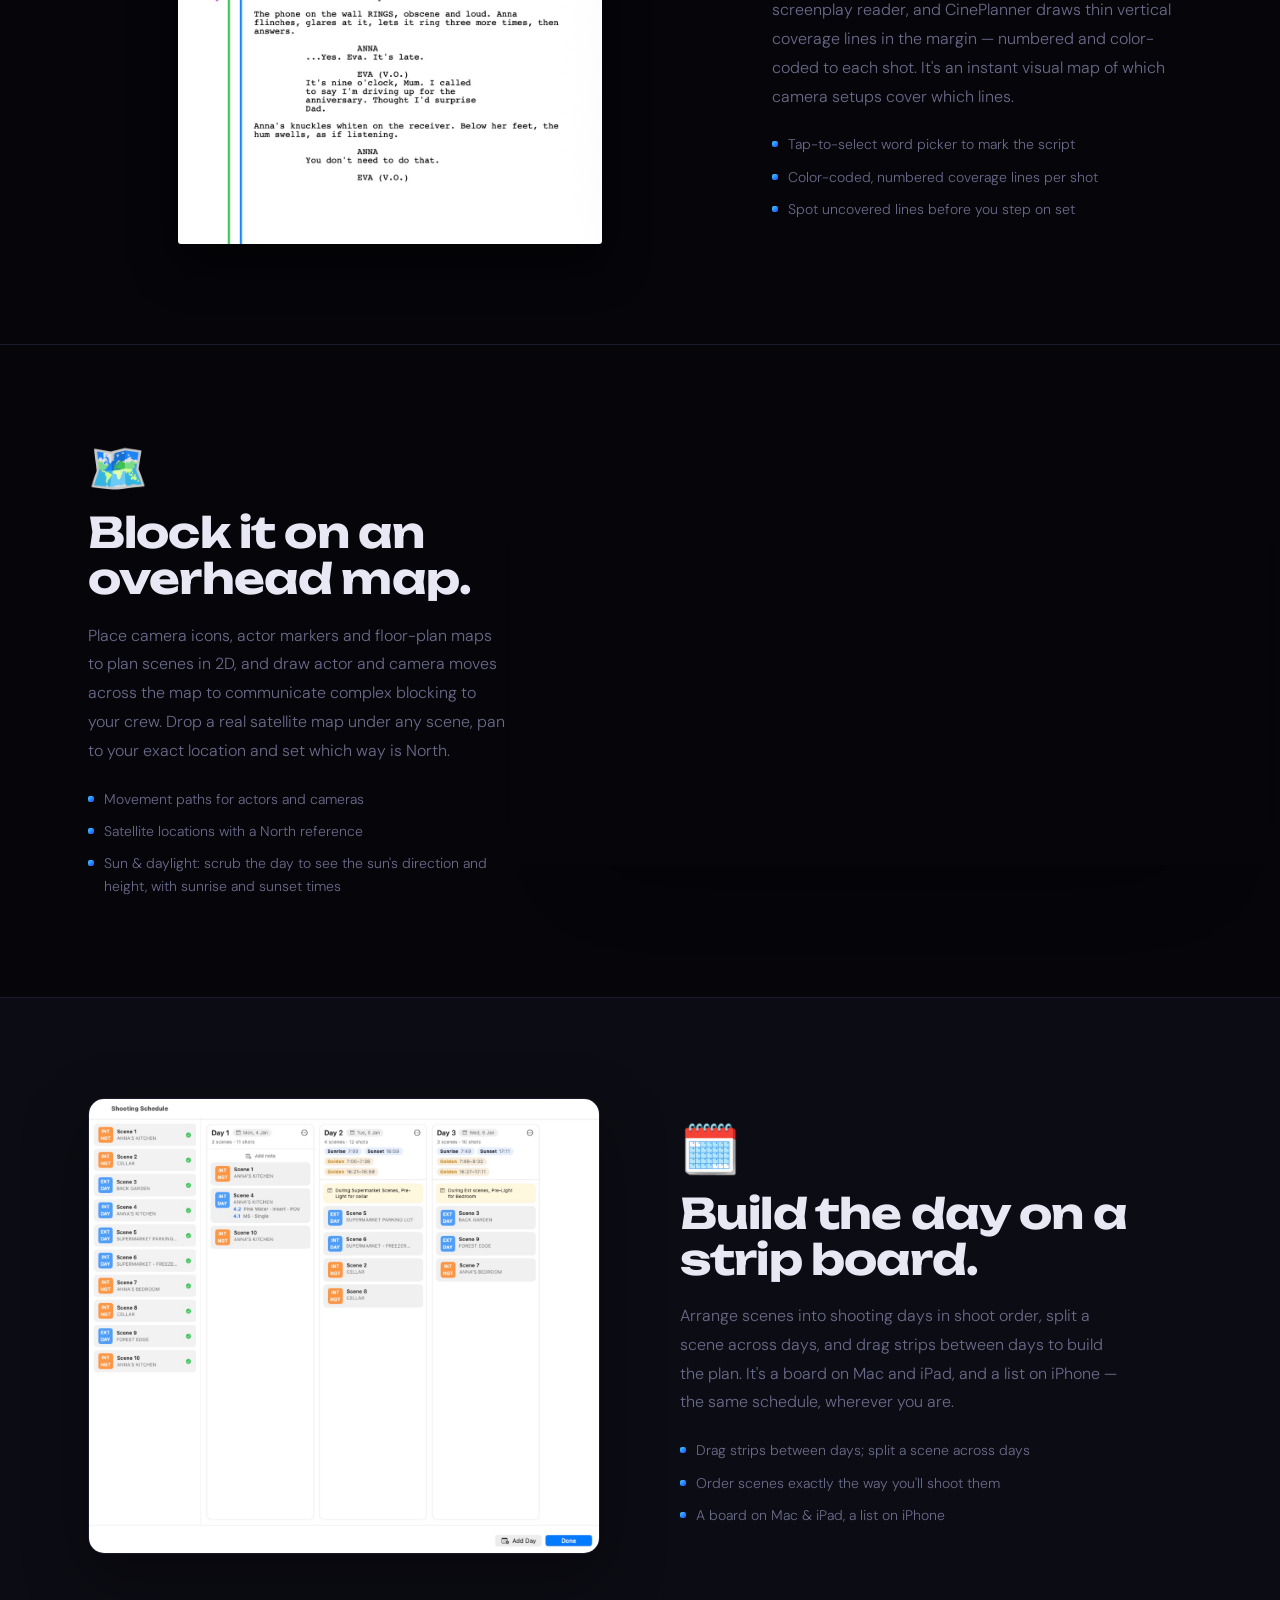
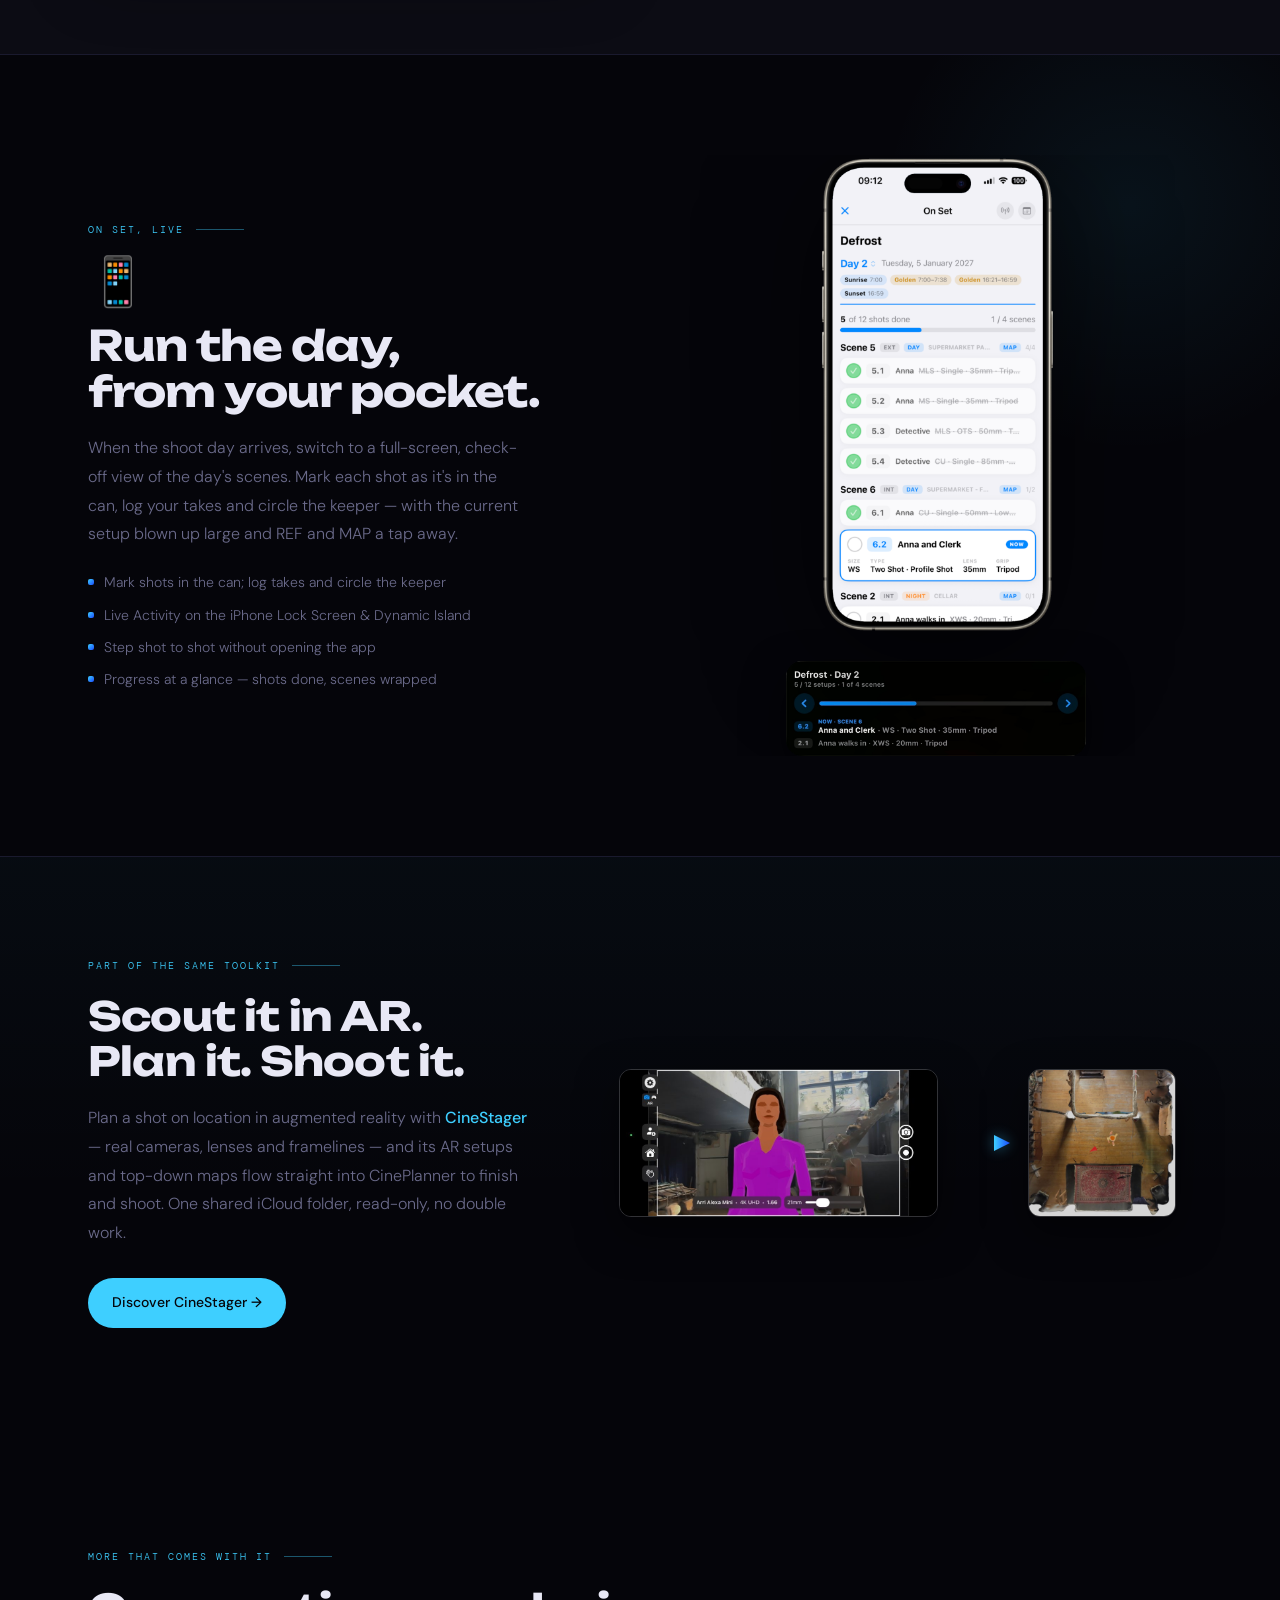
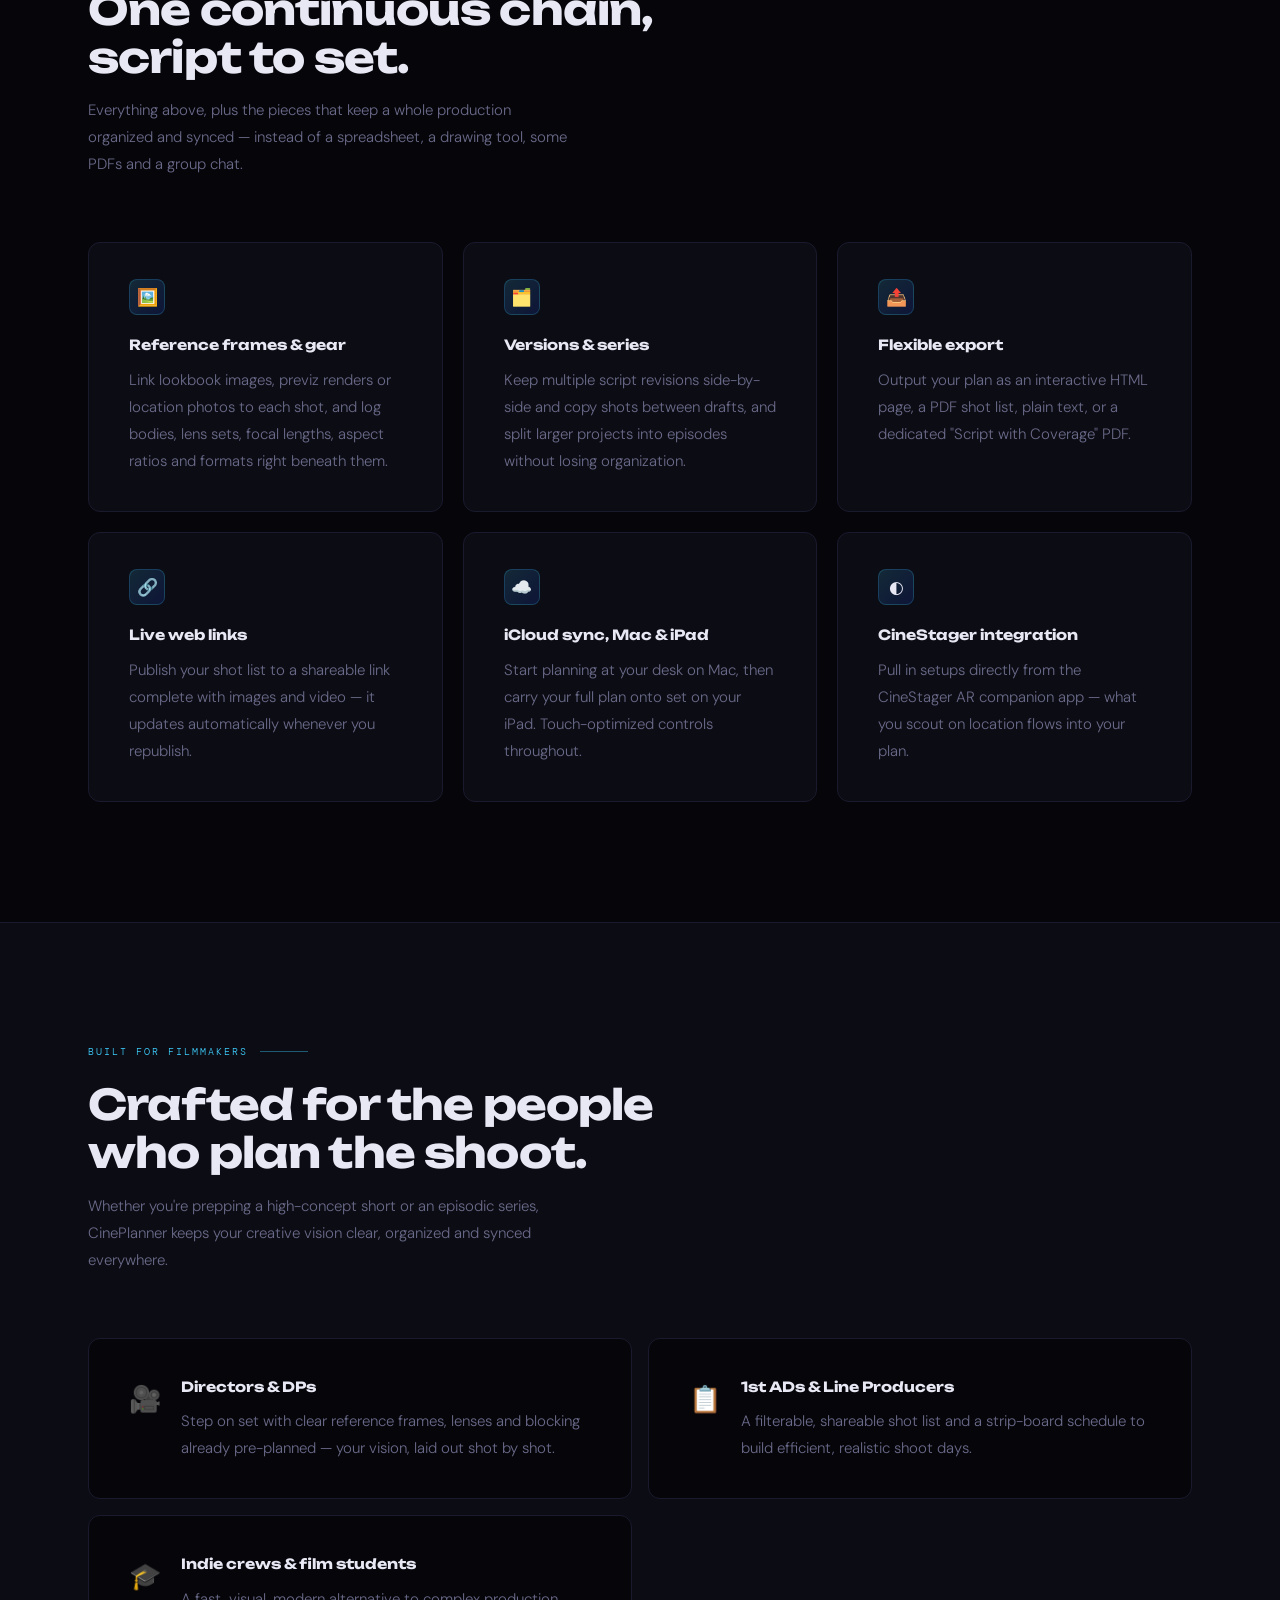
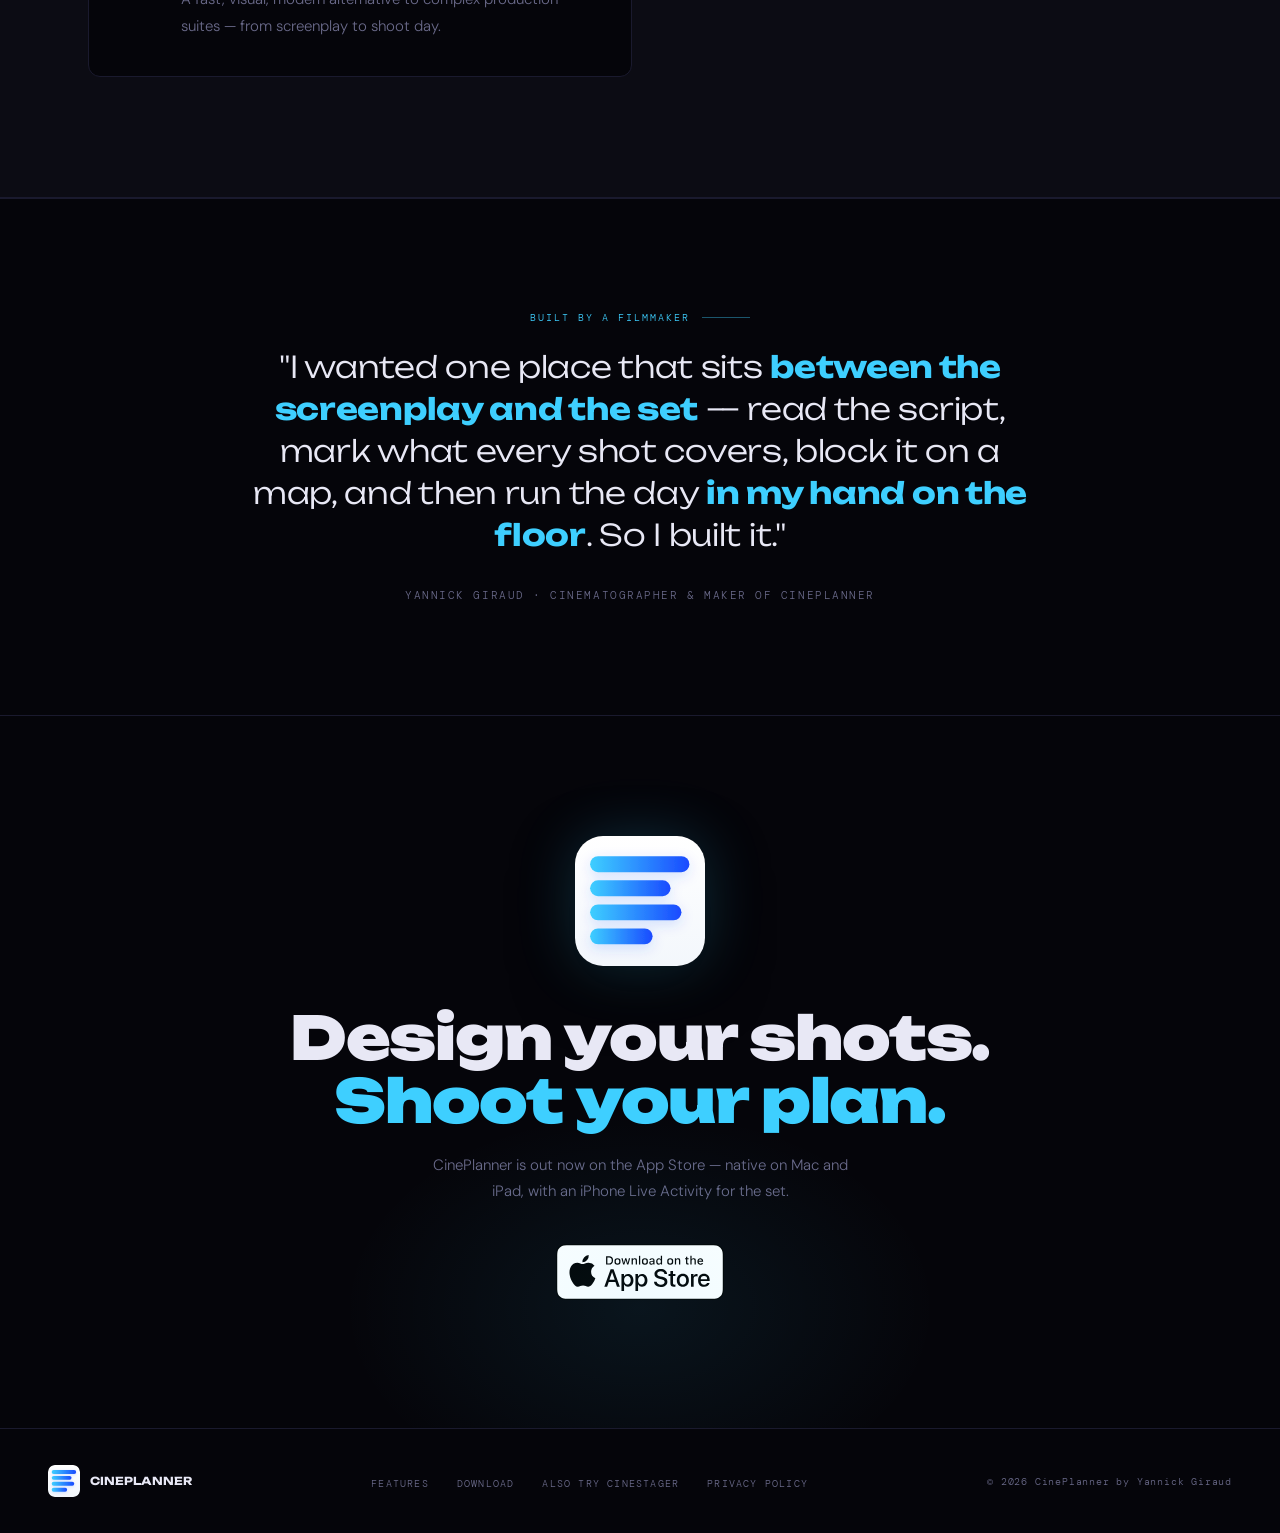
==== commit 740593f8: "Add a visible thin border around the ecosystem-band images The images had a border in --border (#1a1" ====
--- a/website/index.html
+++ b/website/index.html
@@ -226,7 +226,7 @@
   .eco-cta { display: inline-flex; align-items: center; gap: 10px; font-family: "DM Sans", sans-serif; font-size: 14px; font-weight: 500; color: var(--bg); background: #3ecfff; padding: 13px 24px; border-radius: 100px; text-decoration: none; transition: opacity 0.2s, transform 0.2s; }
   .eco-cta:hover { opacity: 0.88; transform: translateY(-1px); }
   .eco-visual { display: flex; align-items: center; justify-content: center; gap: 16px; min-width: 0; }
-  .eco-visual img { height: 148px; width: auto; max-width: 100%; border-radius: 12px; border: 1px solid var(--border); box-shadow: 0 16px 40px rgba(0,0,0,0.5); display: block; }
+  .eco-visual img { height: 148px; width: auto; max-width: 100%; border-radius: 12px; border: 1px solid rgba(255,255,255,0.18); box-shadow: 0 16px 40px rgba(0,0,0,0.5); display: block; }
   .eco-arrow { flex-shrink: 0; filter: drop-shadow(0 0 7px rgba(62,207,255,0.45)); }
   @media (max-width: 560px) {
     .eco-visual { flex-direction: column; gap: 14px; }
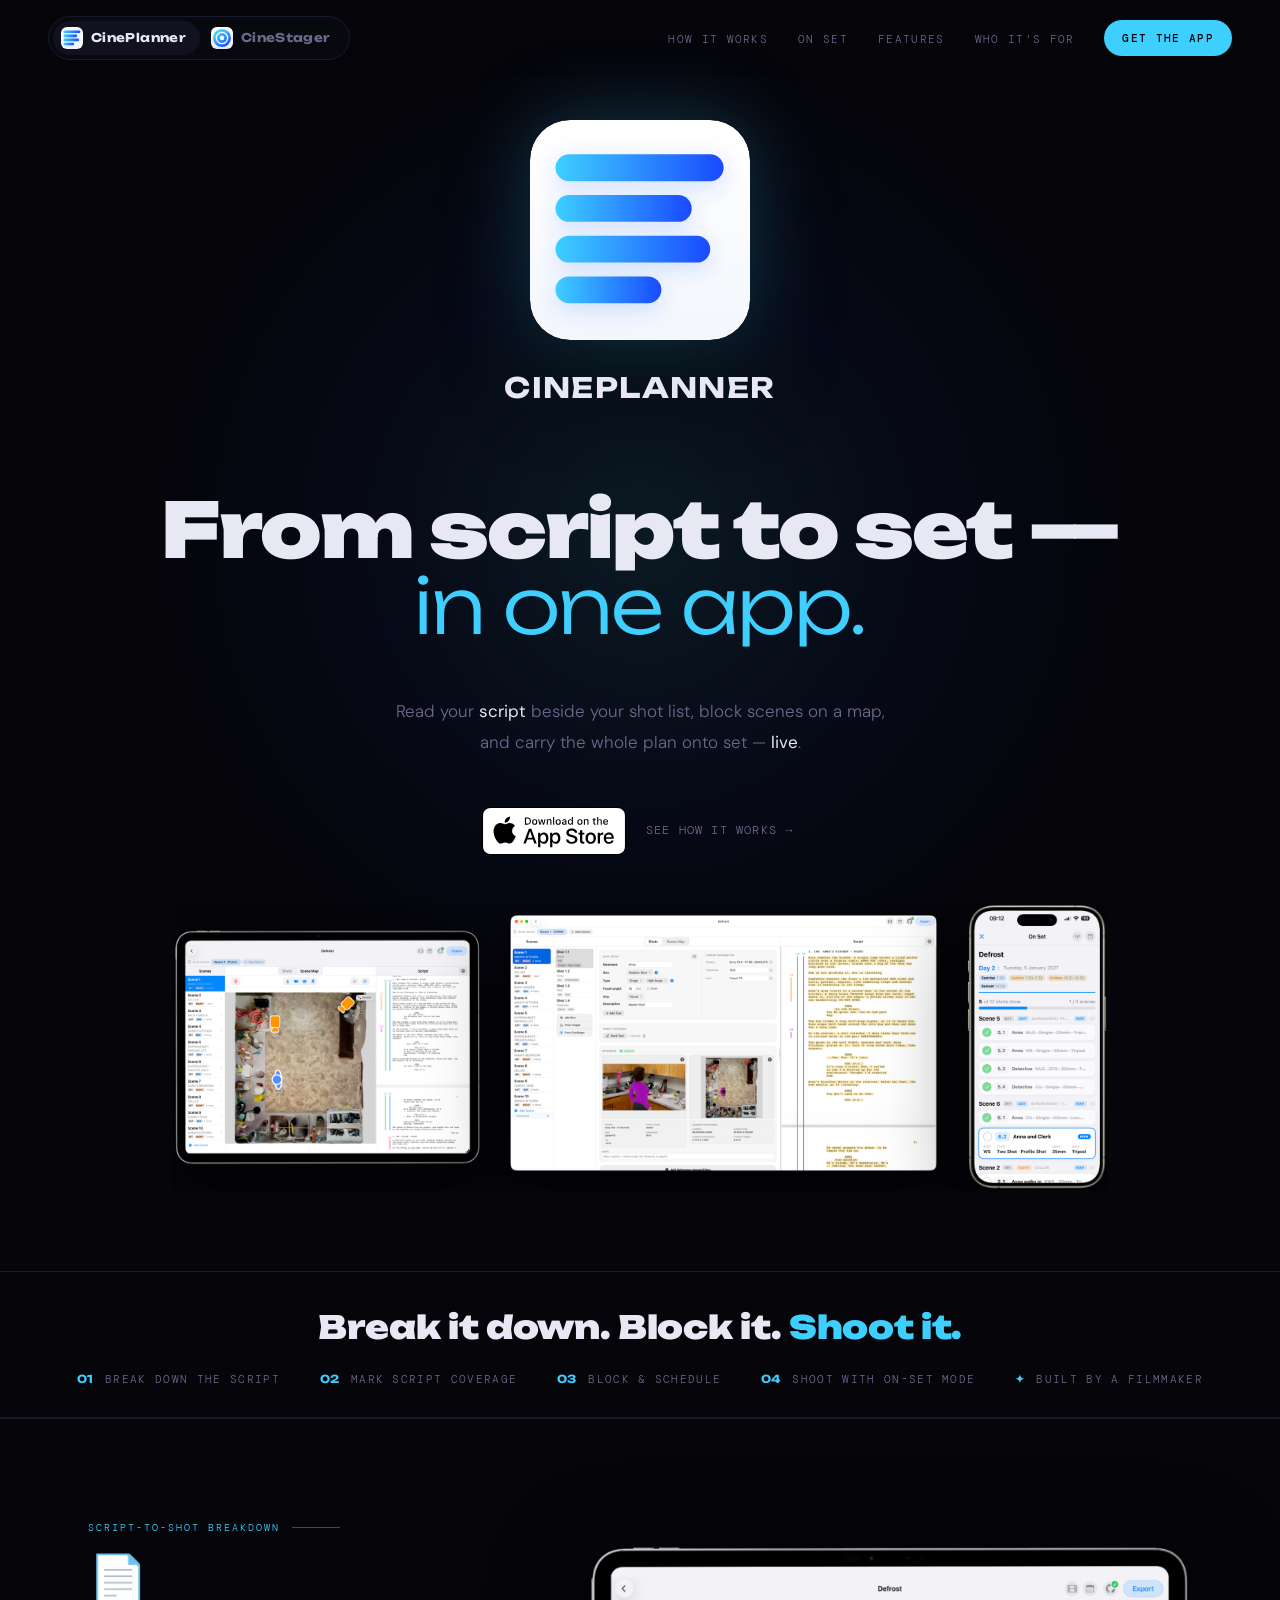
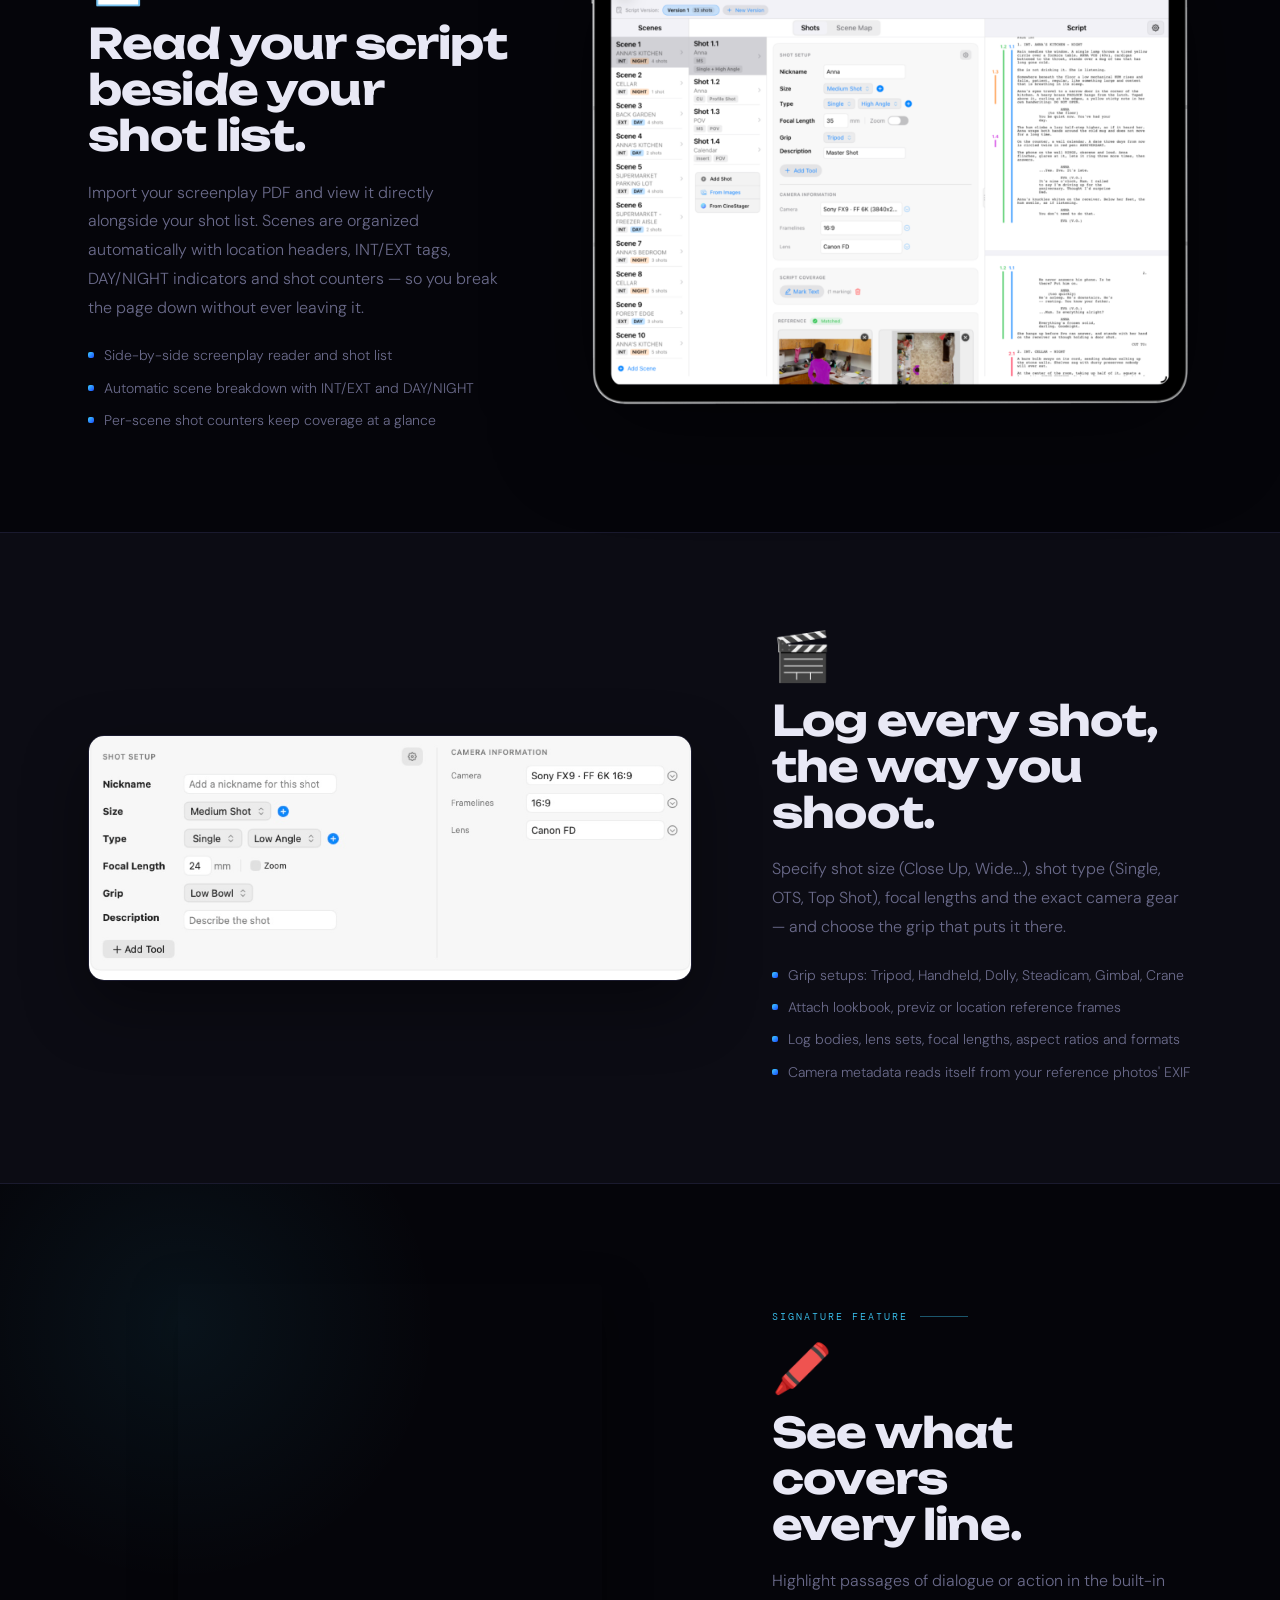
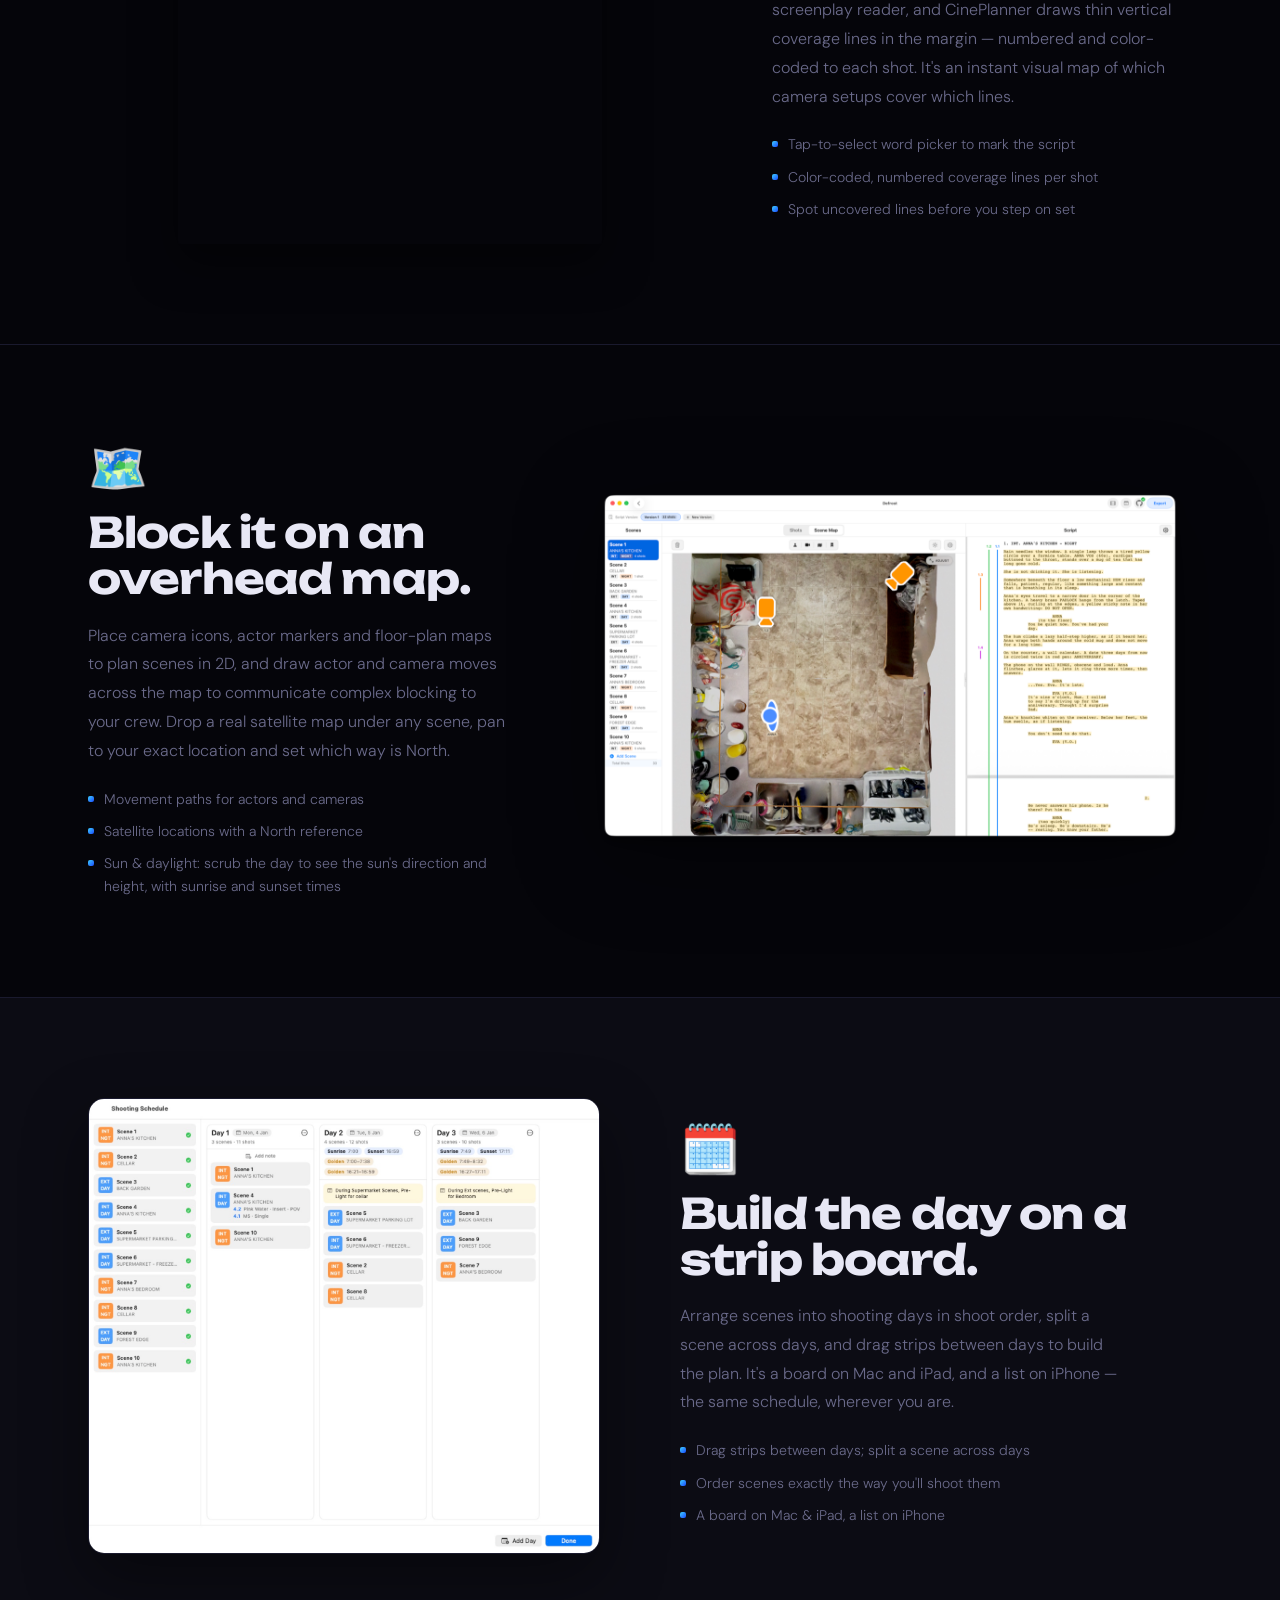
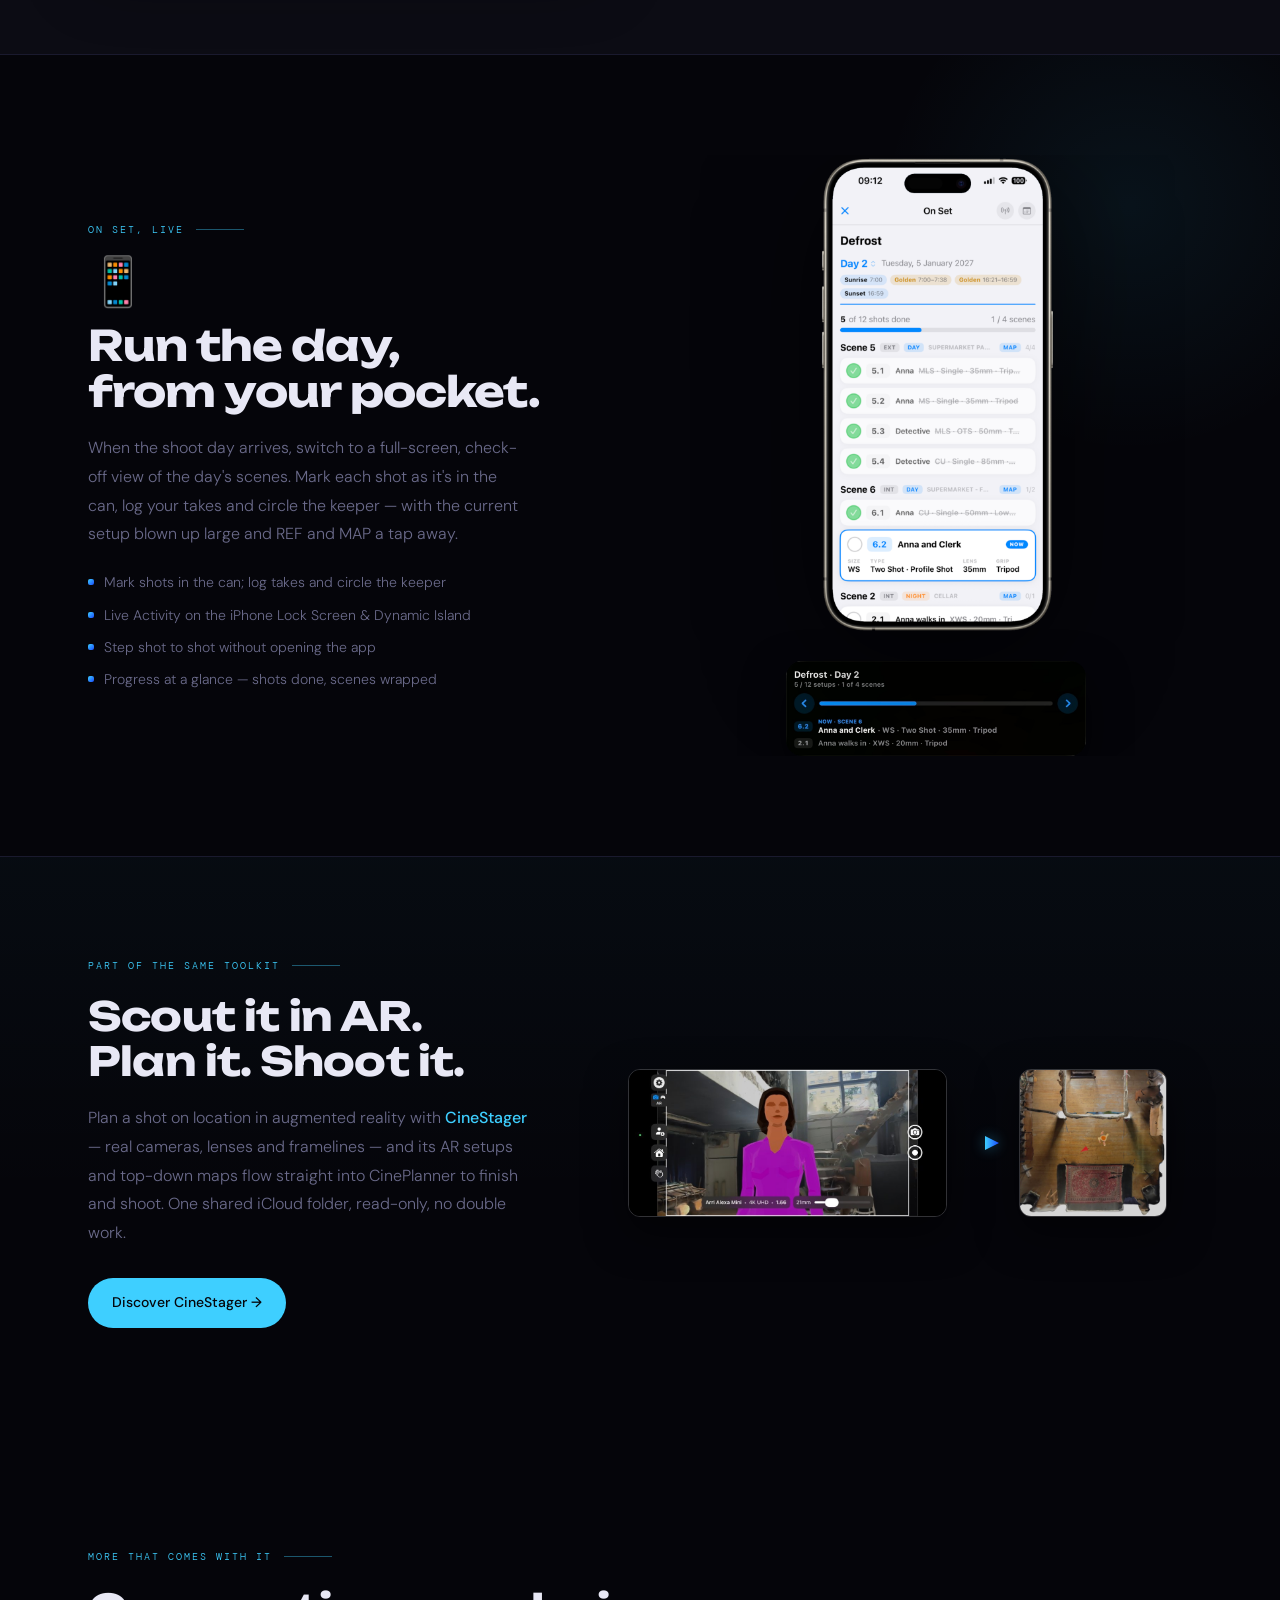
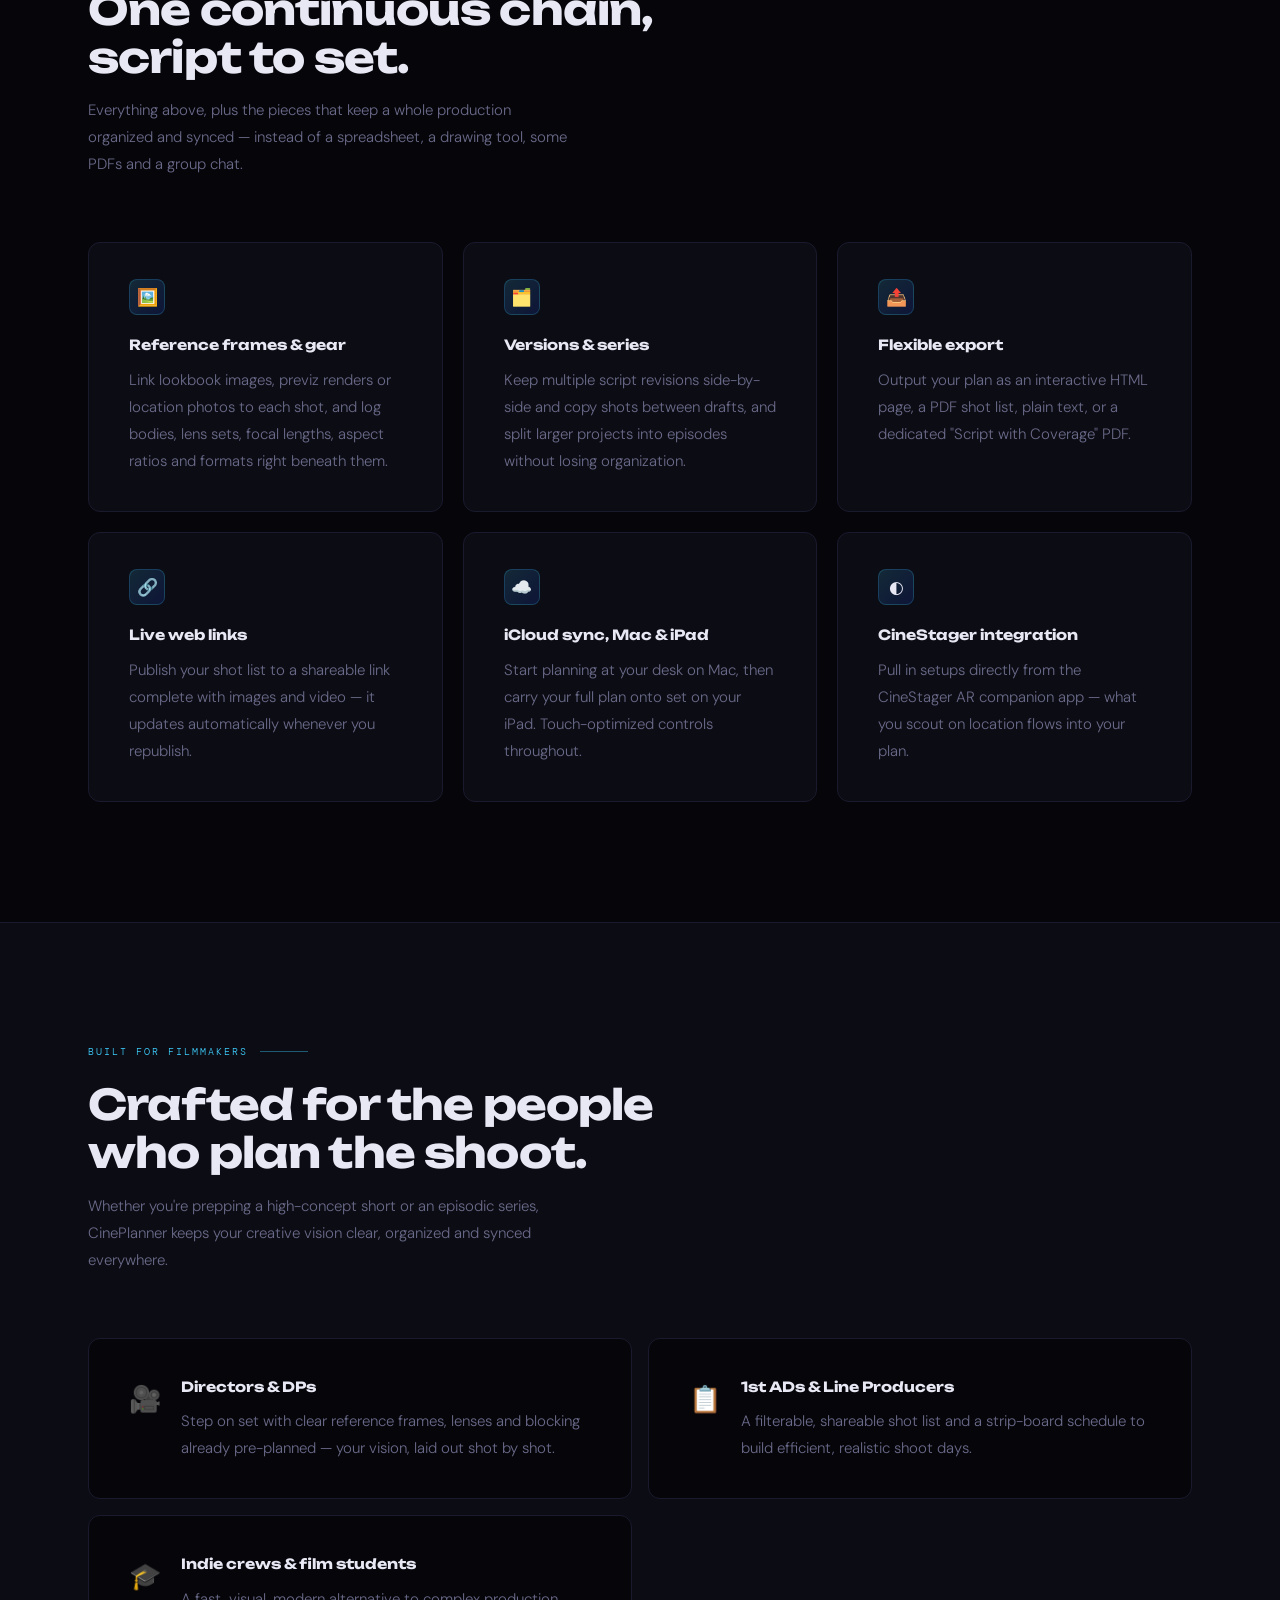
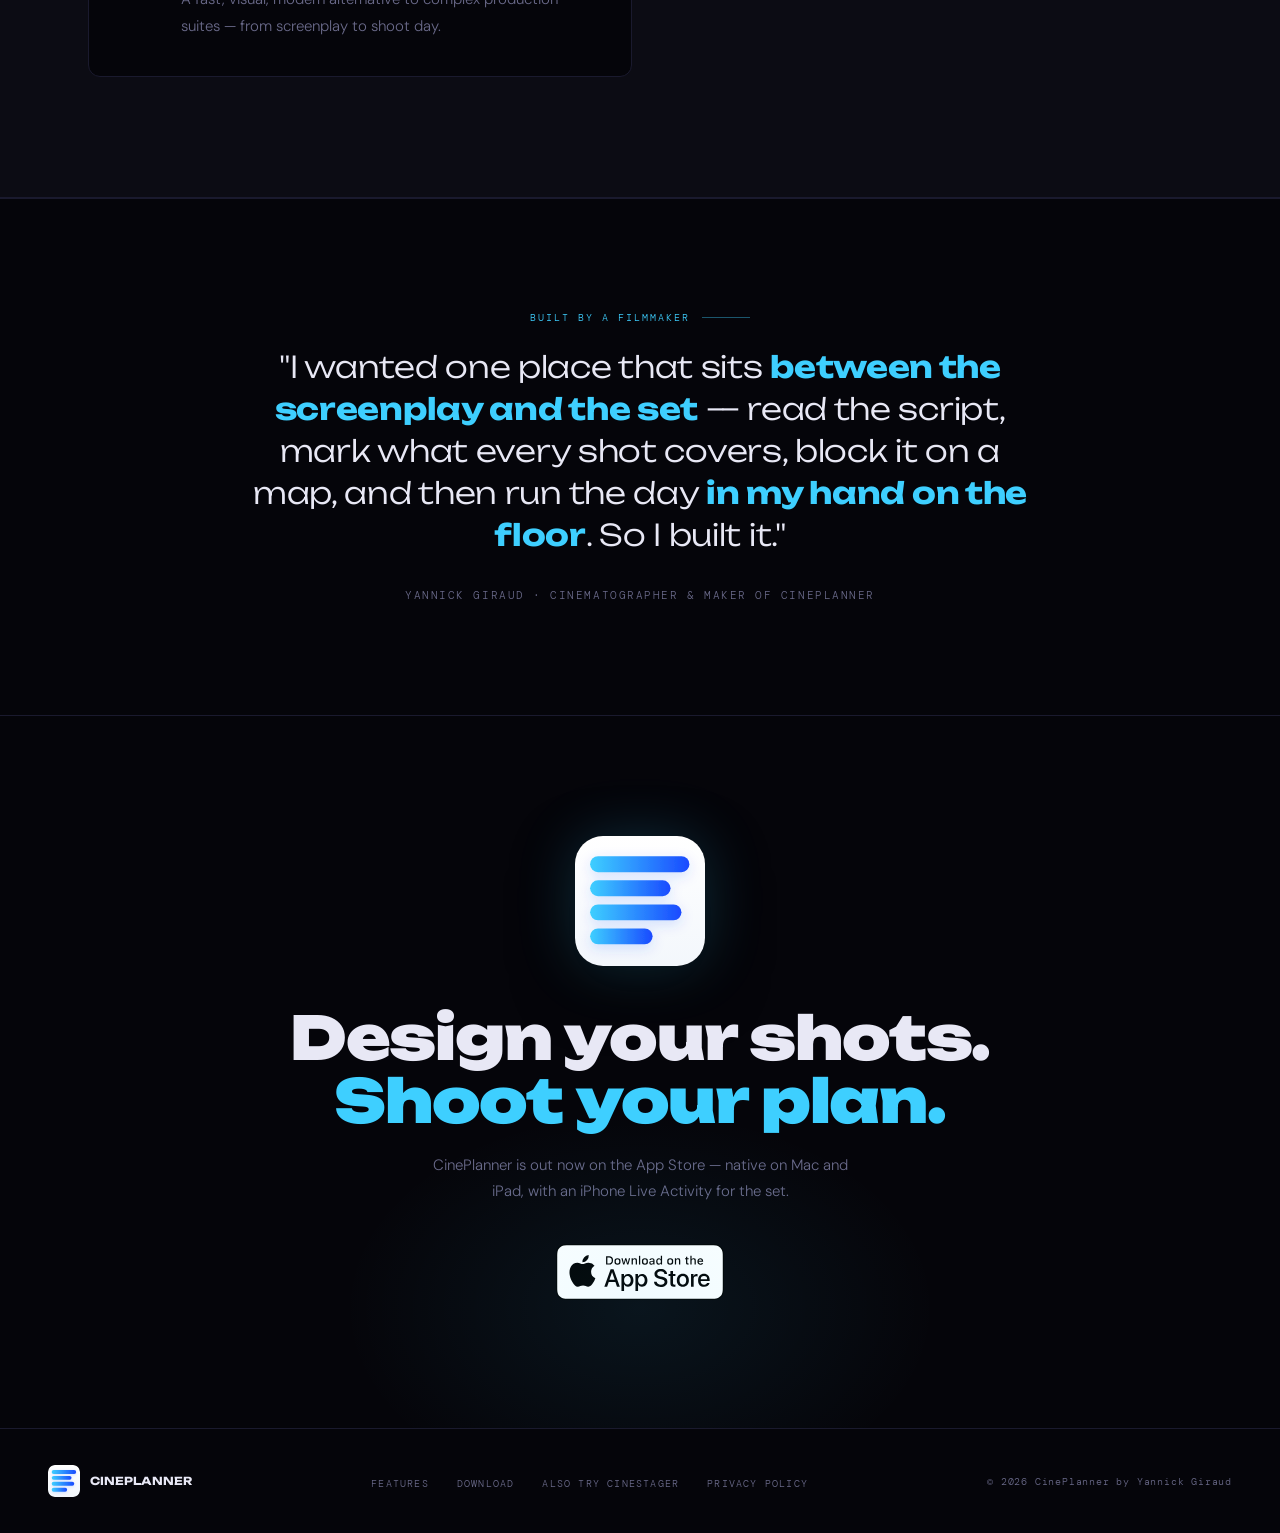
==== commit b645fbcf: "Center the ecosystem-band arrow evenly between the images Make the arrow more compact and symmetric " ====
--- a/website/index.html
+++ b/website/index.html
@@ -504,10 +504,10 @@
     </div>
     <div class="eco-visual">
       <img src="img/cinestager-ar.jpg" alt="CineStager AR view on location — camera, lens and framelines over a scanned set" loading="lazy" decoding="async">
-      <svg class="eco-arrow" width="58" height="24" viewBox="0 0 58 24" fill="none" aria-hidden="true">
+      <svg class="eco-arrow" width="40" height="22" viewBox="0 0 40 22" fill="none" aria-hidden="true">
         <defs><linearGradient id="ecoArrow" x1="0" y1="0" x2="1" y2="0"><stop offset="0" stop-color="#3ecfff"/><stop offset="1" stop-color="#1a4aff"/></linearGradient></defs>
-        <line x1="2" y1="12" x2="42" y2="12" stroke="url(#ecoArrow)" stroke-width="3" stroke-linecap="round"/>
-        <path d="M40 4 L56 12 L40 20 Z" fill="url(#ecoArrow)"/>
+        <line x1="4" y1="11" x2="24" y2="11" stroke="url(#ecoArrow)" stroke-width="3" stroke-linecap="round"/>
+        <path d="M22 4 L36 11 L22 18 Z" fill="url(#ecoArrow)"/>
       </svg>
       <img src="img/cinestager-map.jpg" alt="CineStager top-down scene map that flows into CinePlanner" loading="lazy" decoding="async">
     </div>
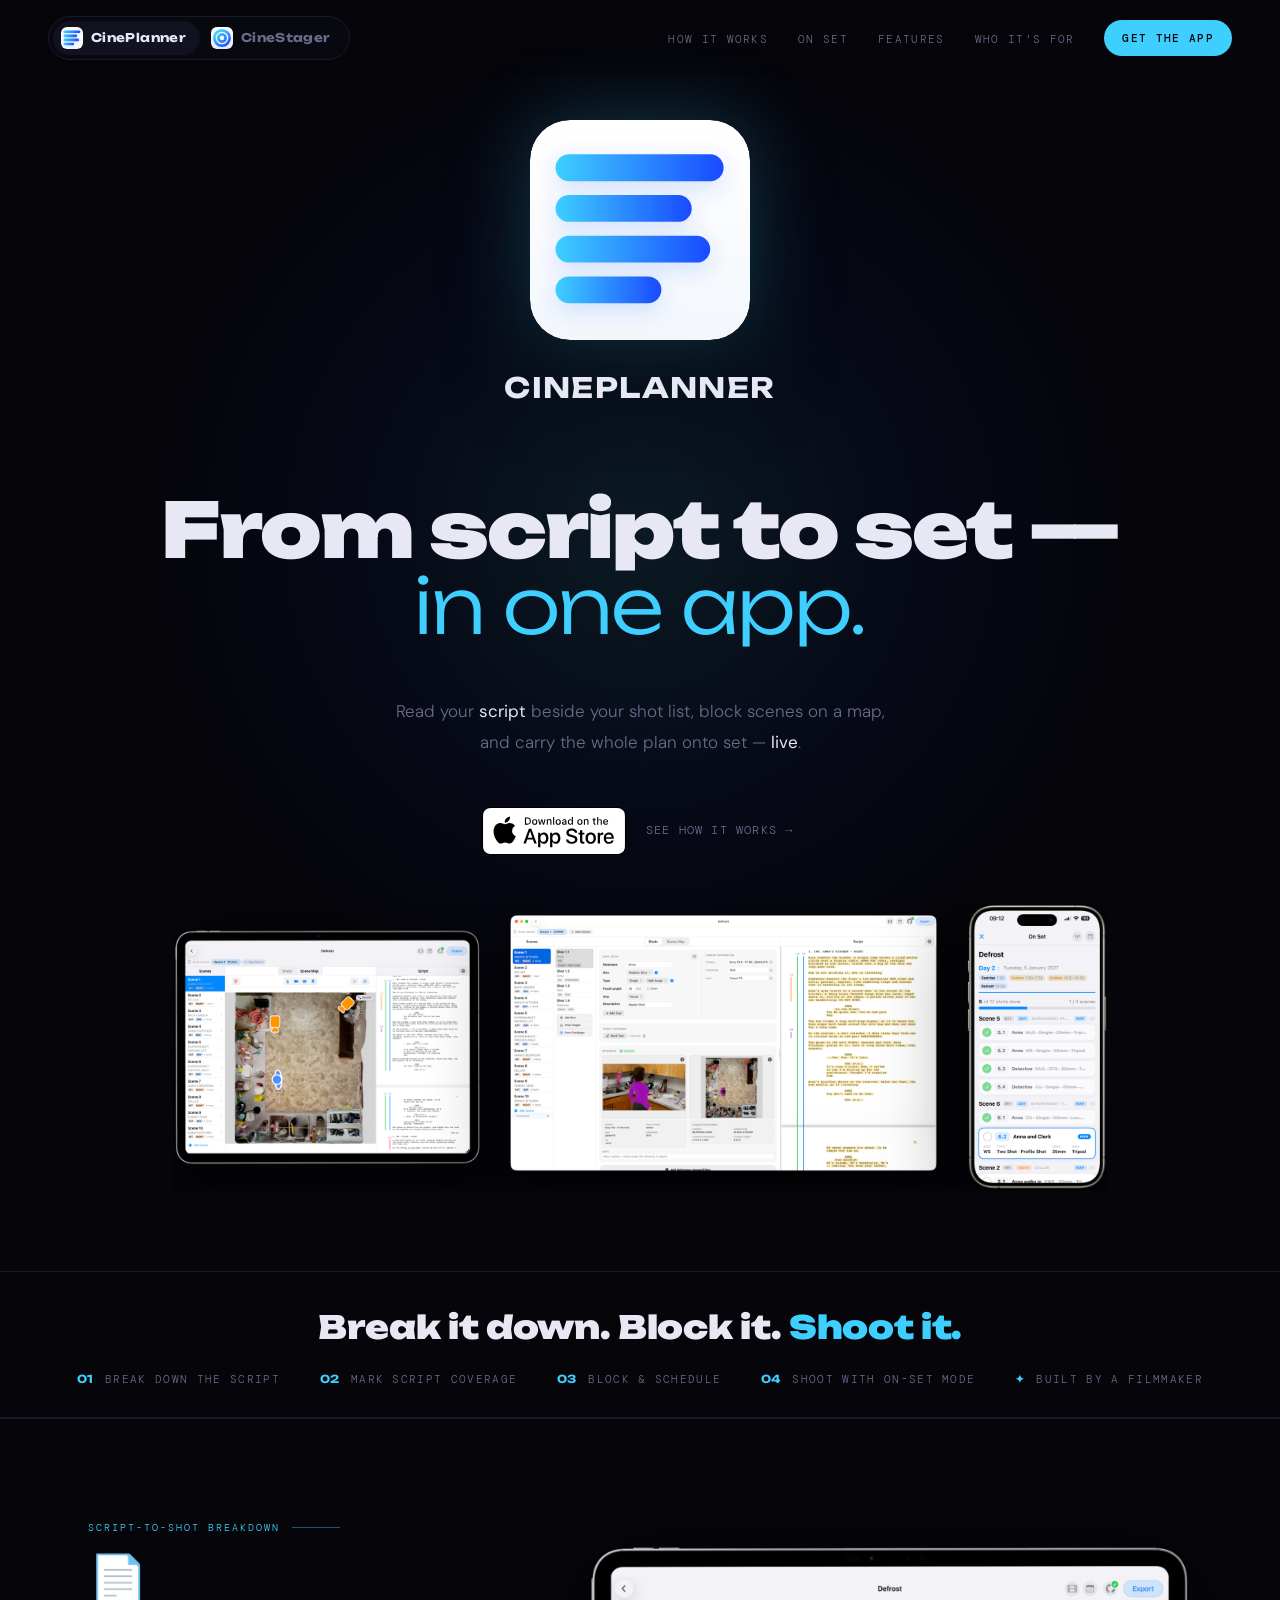
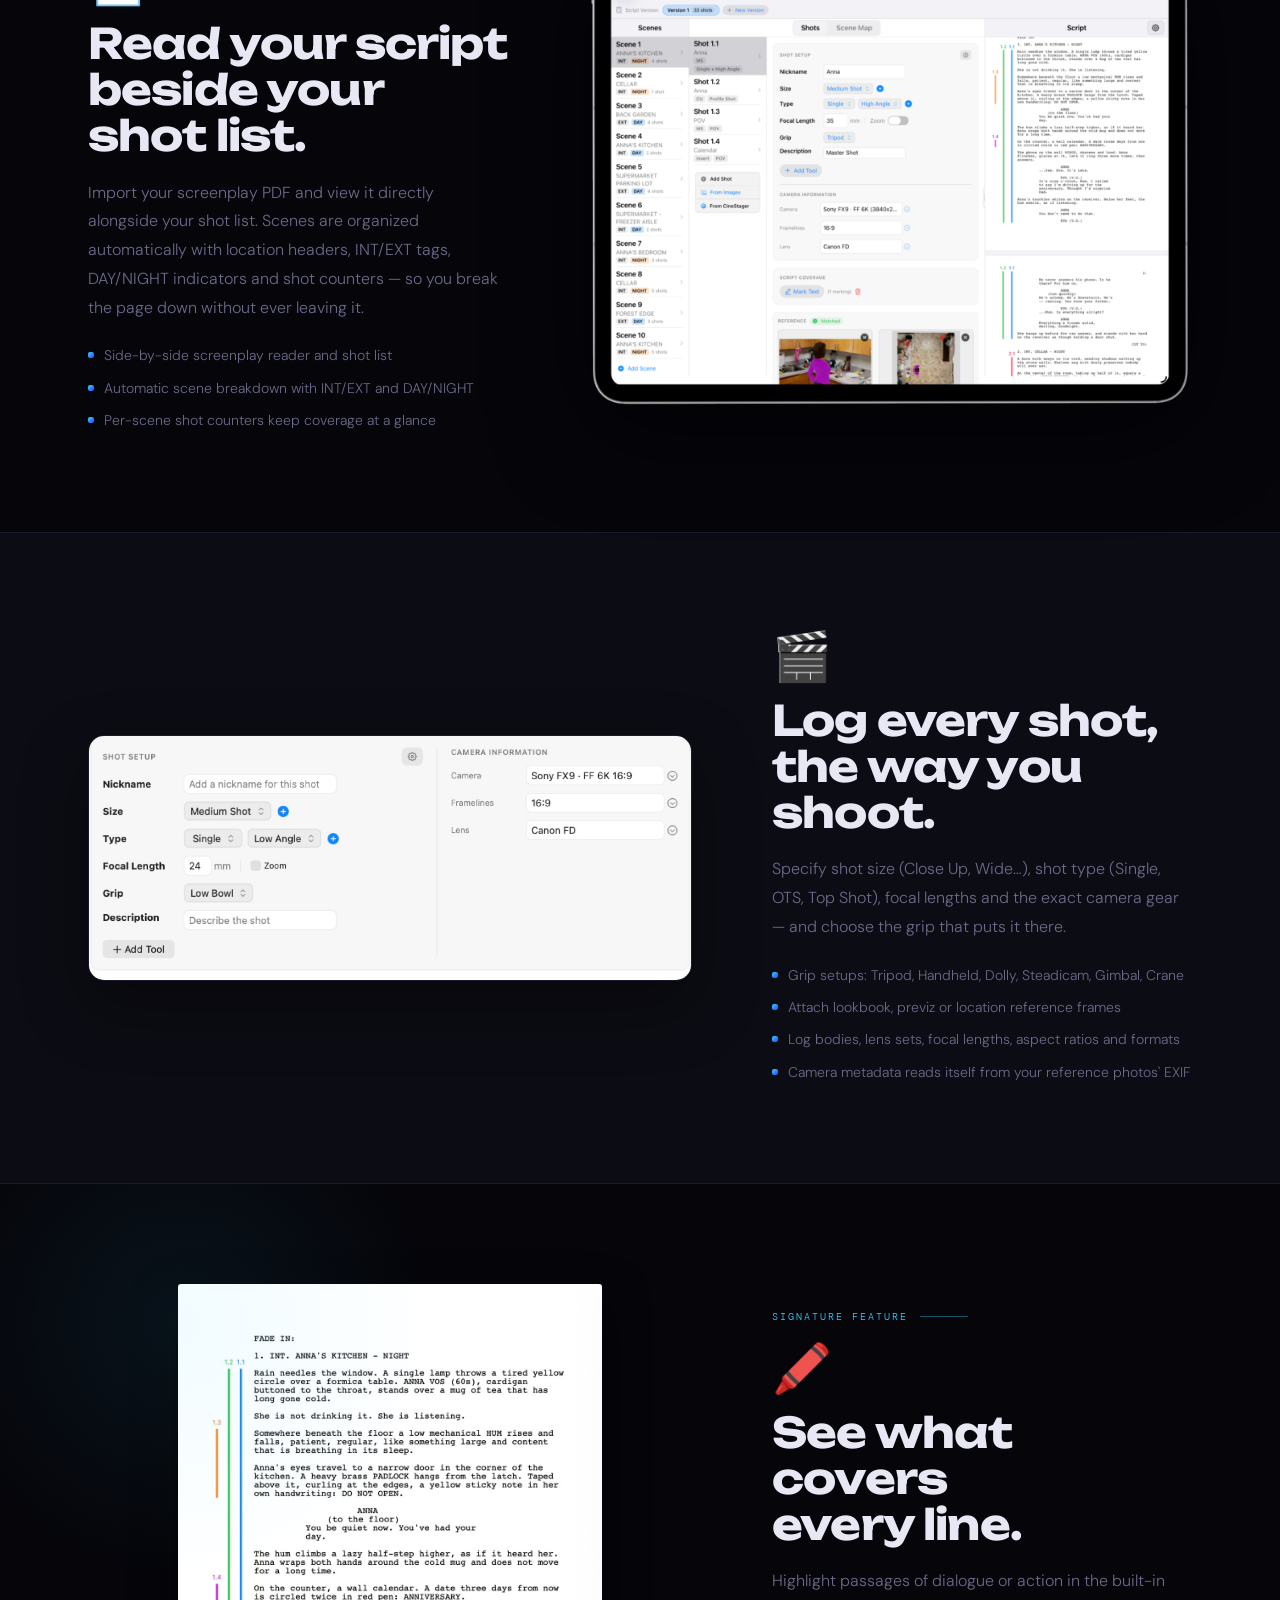
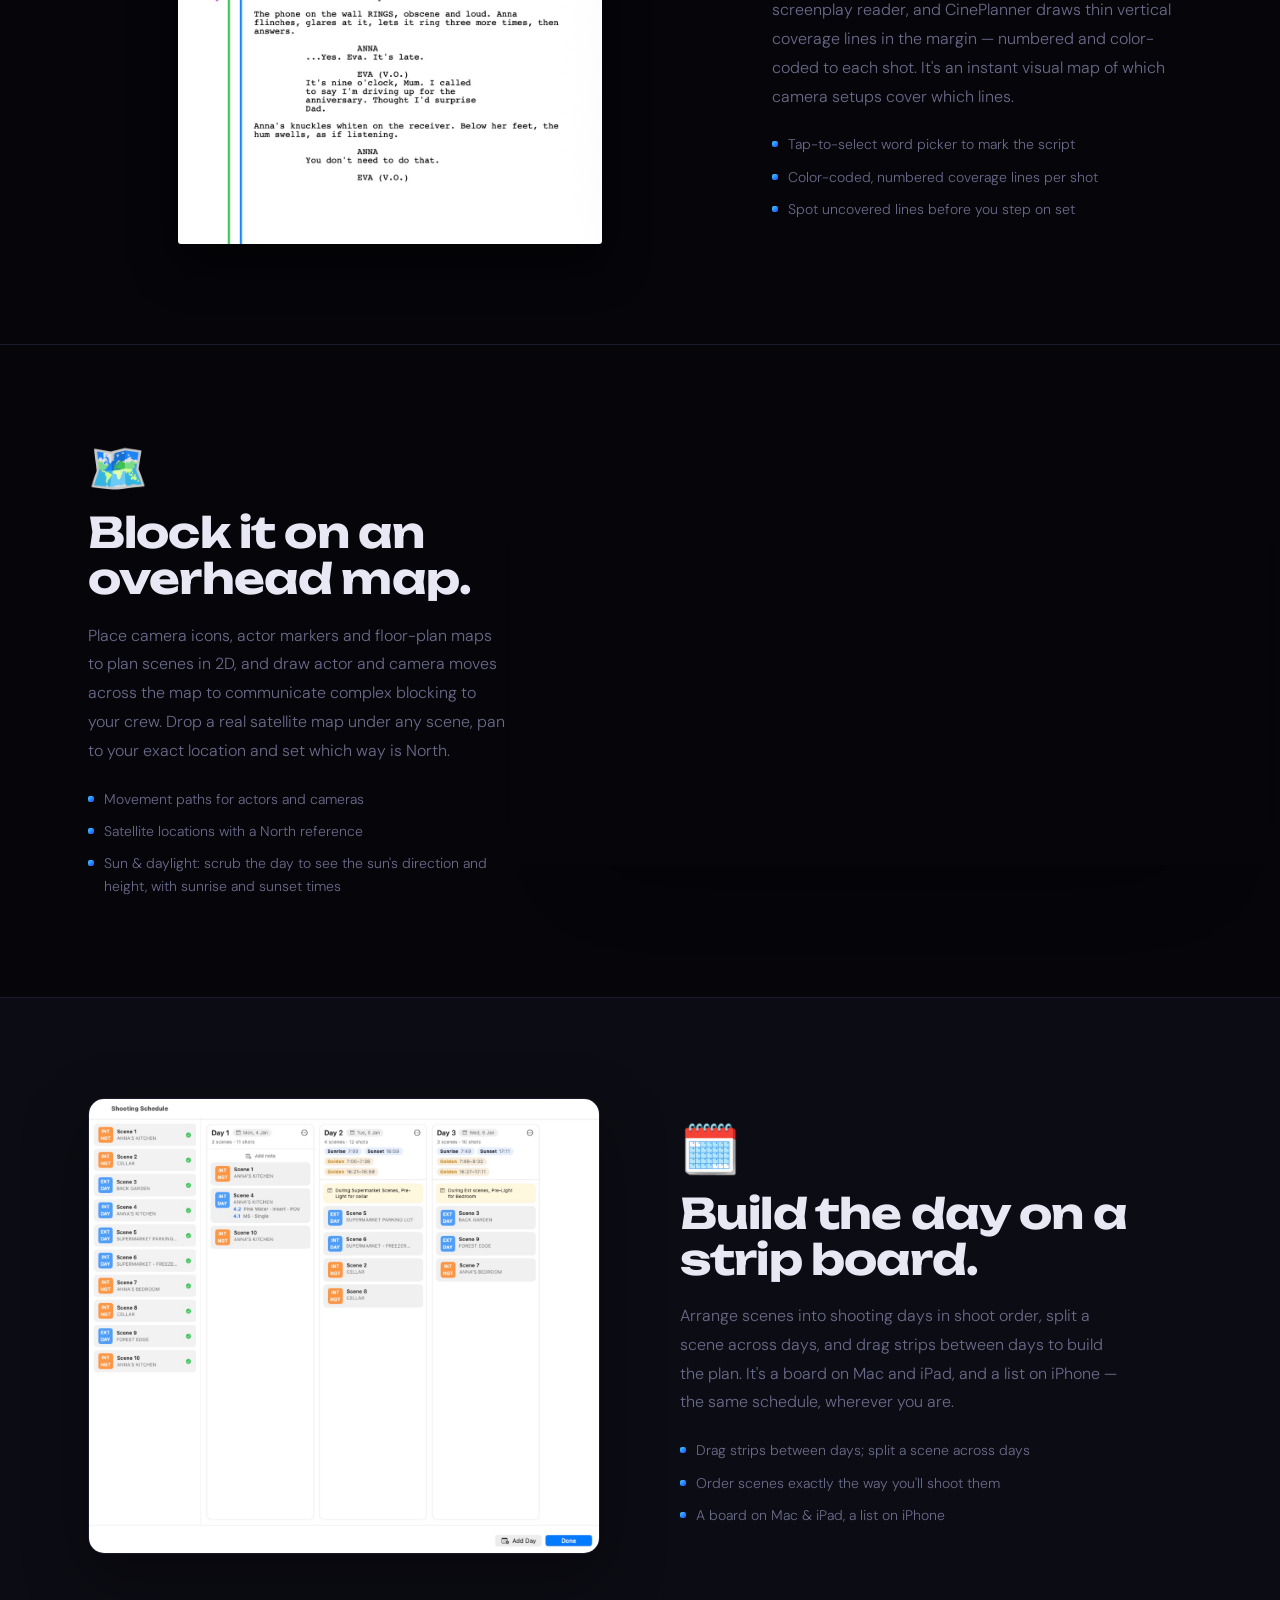
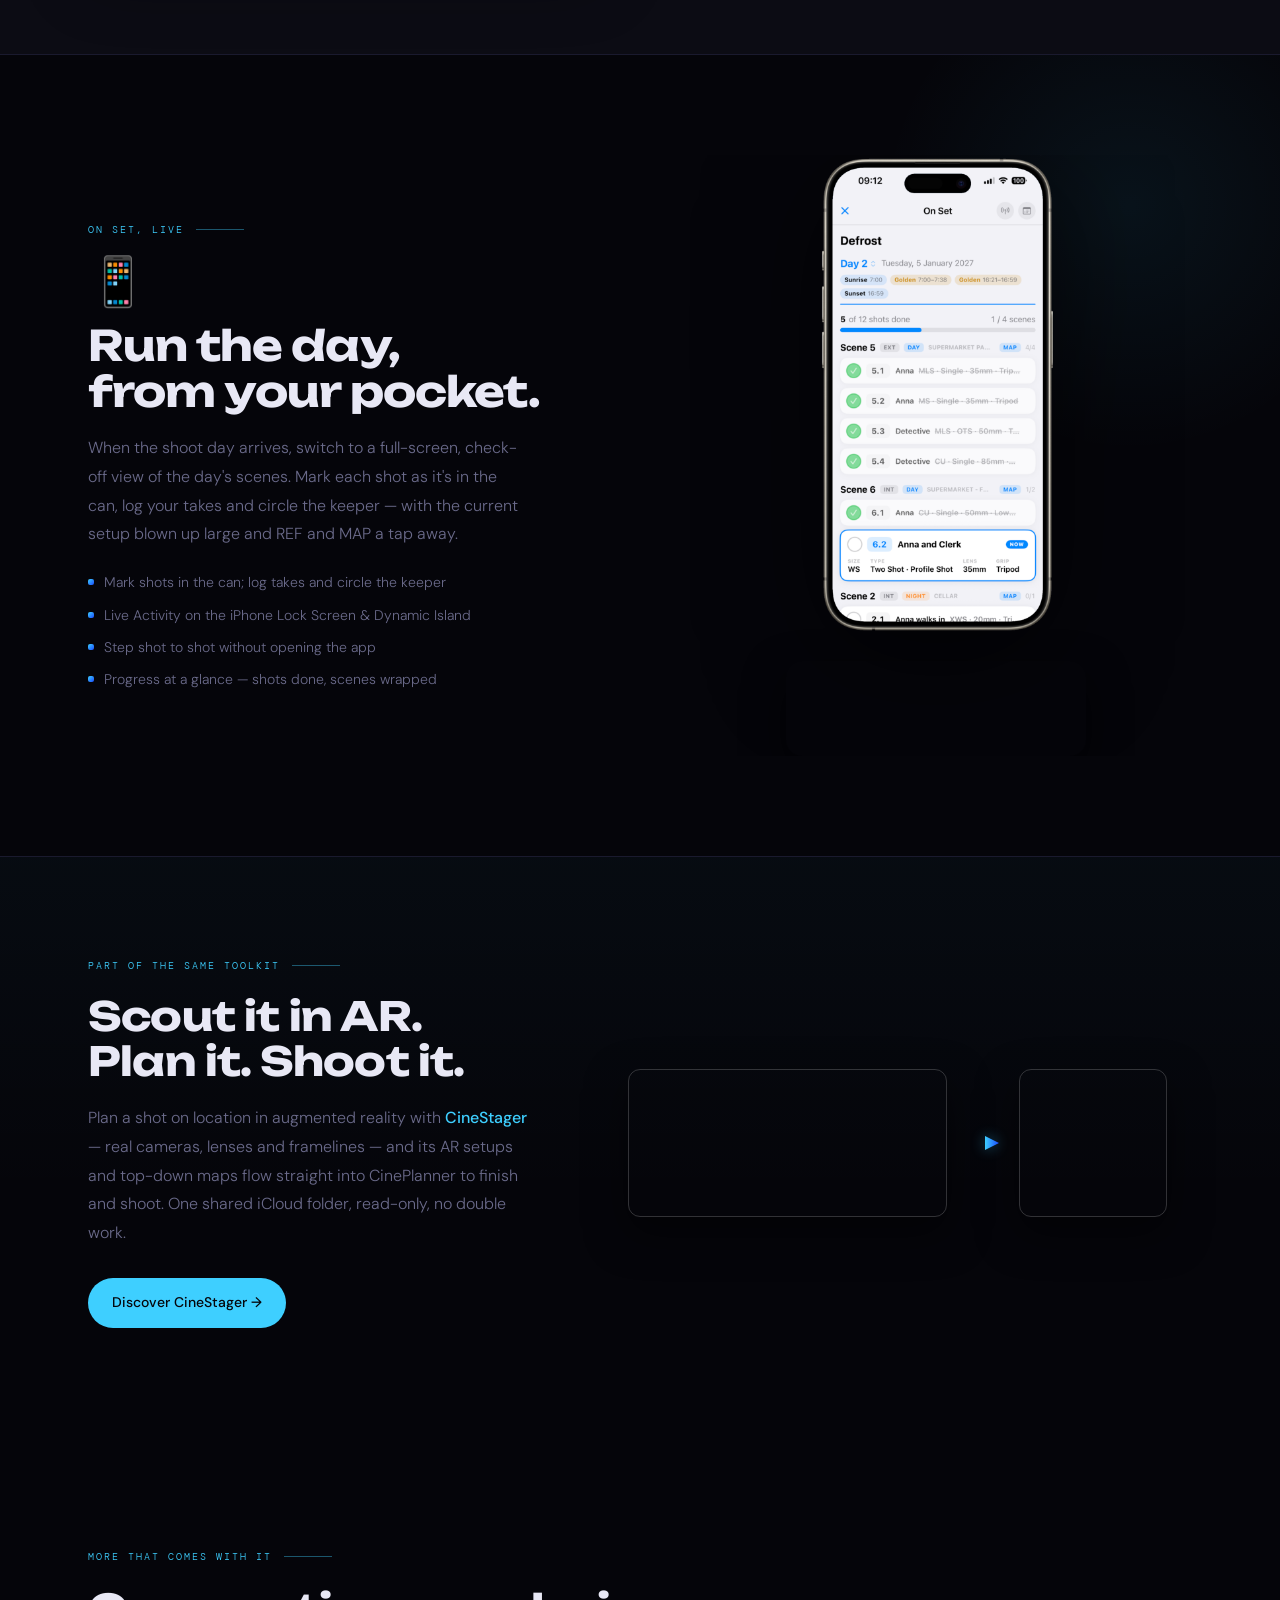
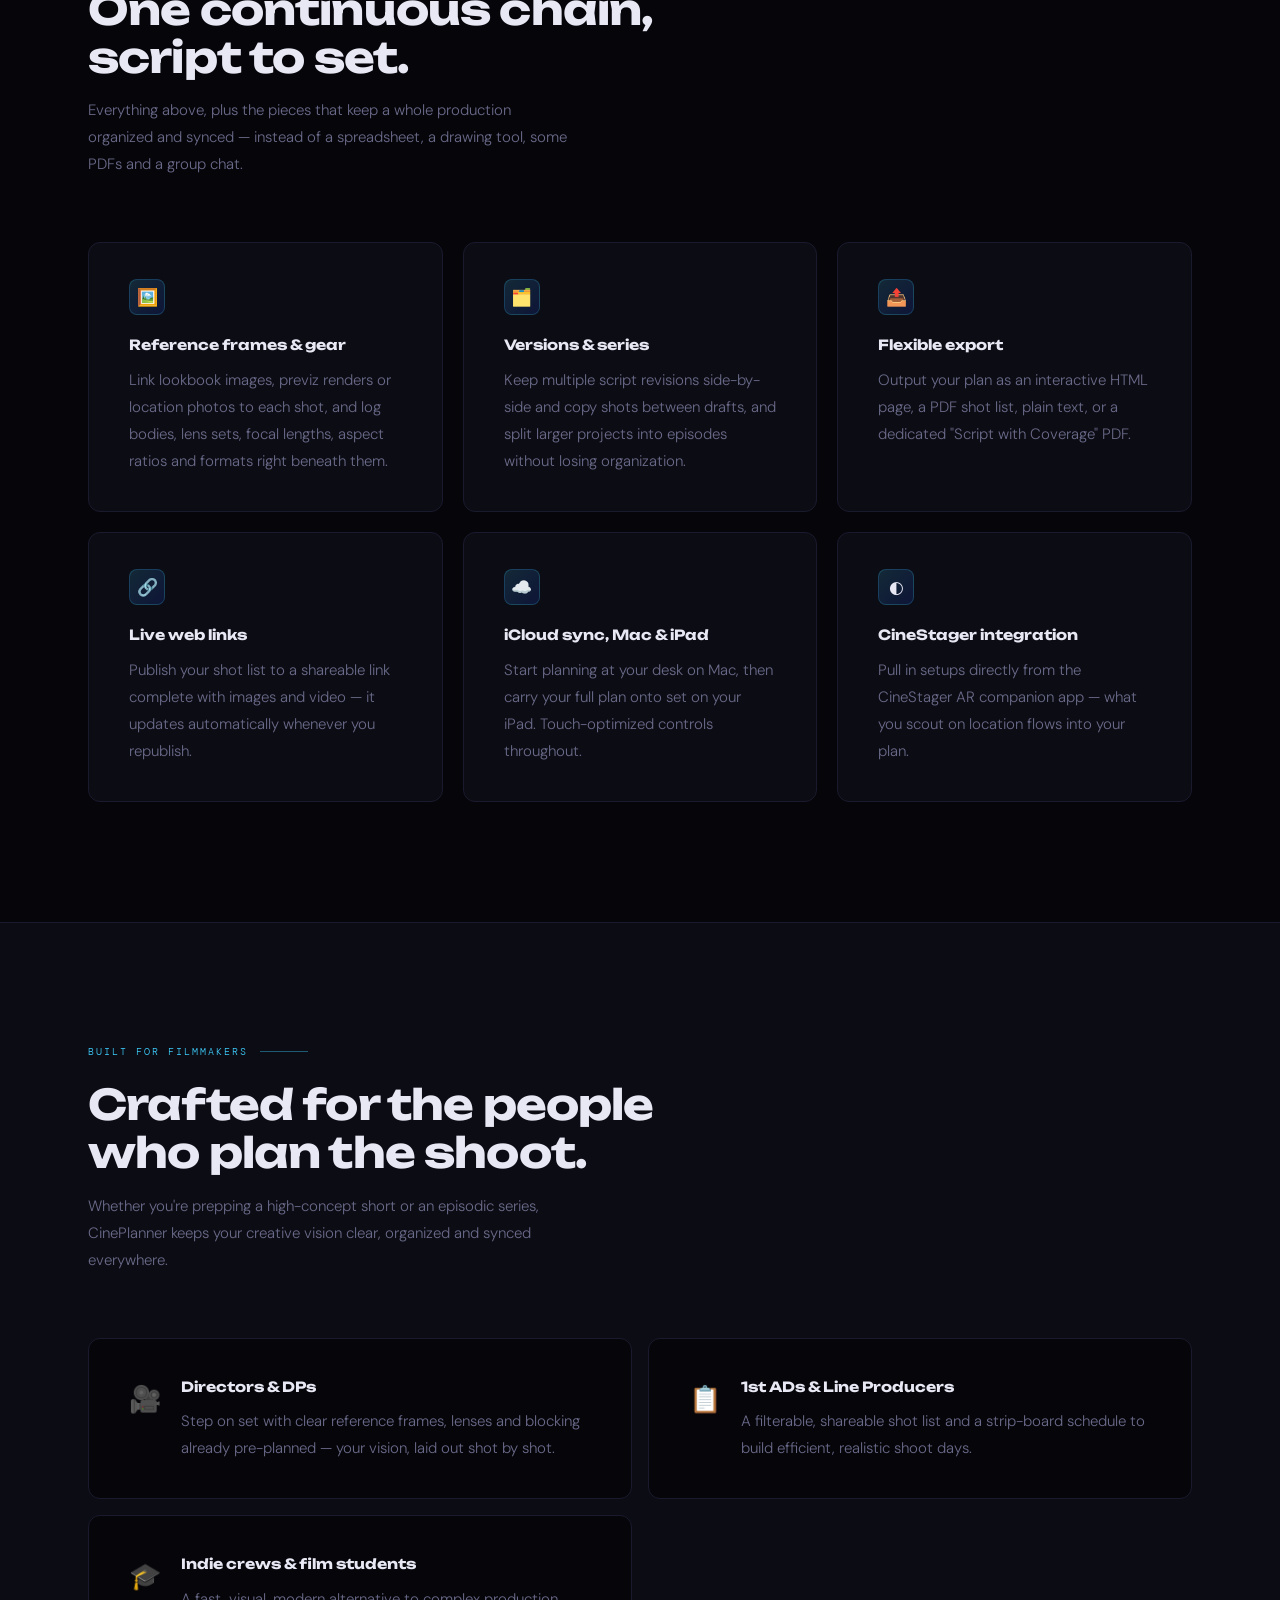
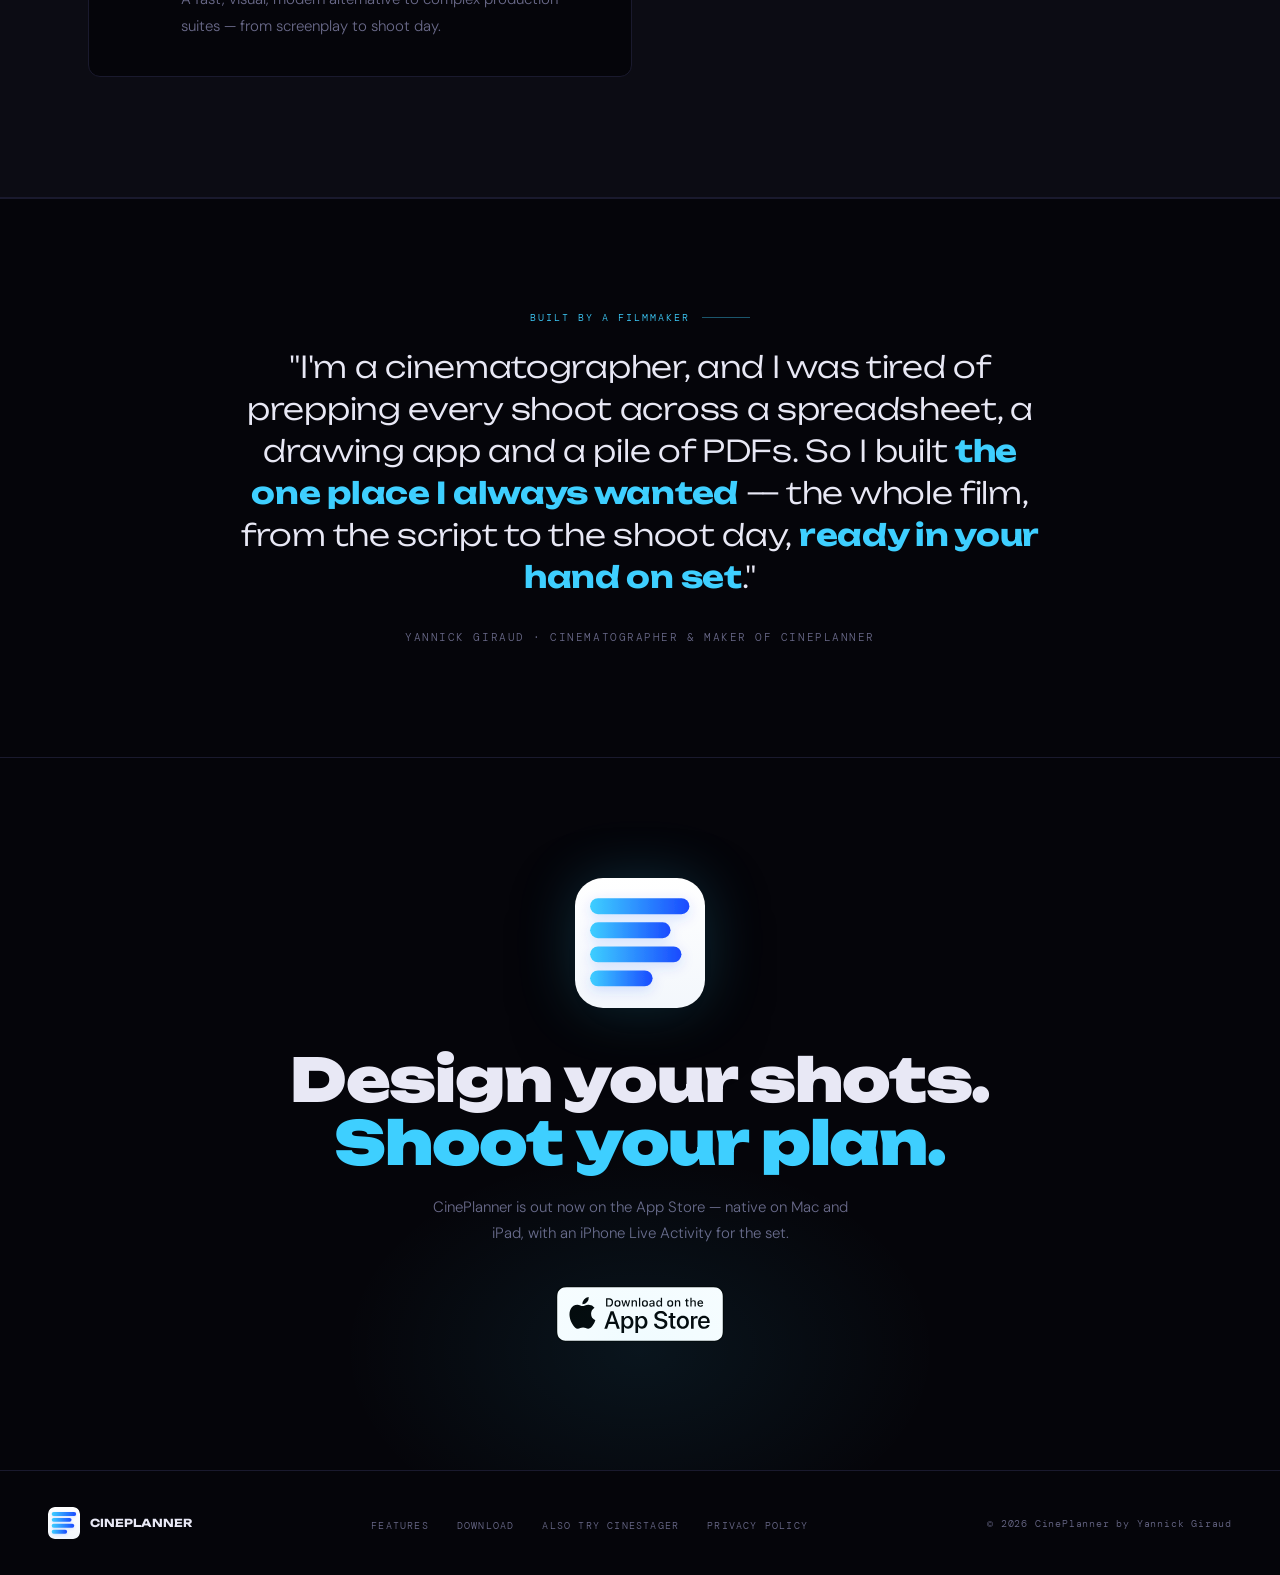
==== commit f2d06956: "Rewrite the maker statement Replace the clunky "run the day in my hand on the floor" line with a cle" ====
--- a/website/index.html
+++ b/website/index.html
@@ -547,7 +547,7 @@
 <div class="maker-wrap">
   <div class="maker-inner">
     <div class="section-label" style="justify-content:center;">Built by a filmmaker</div>
-    <p class="maker-quote">"I wanted one place that sits <b>between the screenplay and the set</b> — read the script, mark what every shot covers, block it on a map, and then run the day <b>in my hand on the floor</b>. So I built it."</p>
+    <p class="maker-quote">"I'm a cinematographer, and I was tired of prepping every shoot across a spreadsheet, a drawing app and a pile of PDFs. So I built <b>the one place I always wanted</b> — the whole film, from the script to the shoot day, <b>ready in your hand on set</b>."</p>
     <div class="maker-attr">Yannick Giraud · Cinematographer &amp; maker of CinePlanner</div>
   </div>
 </div>
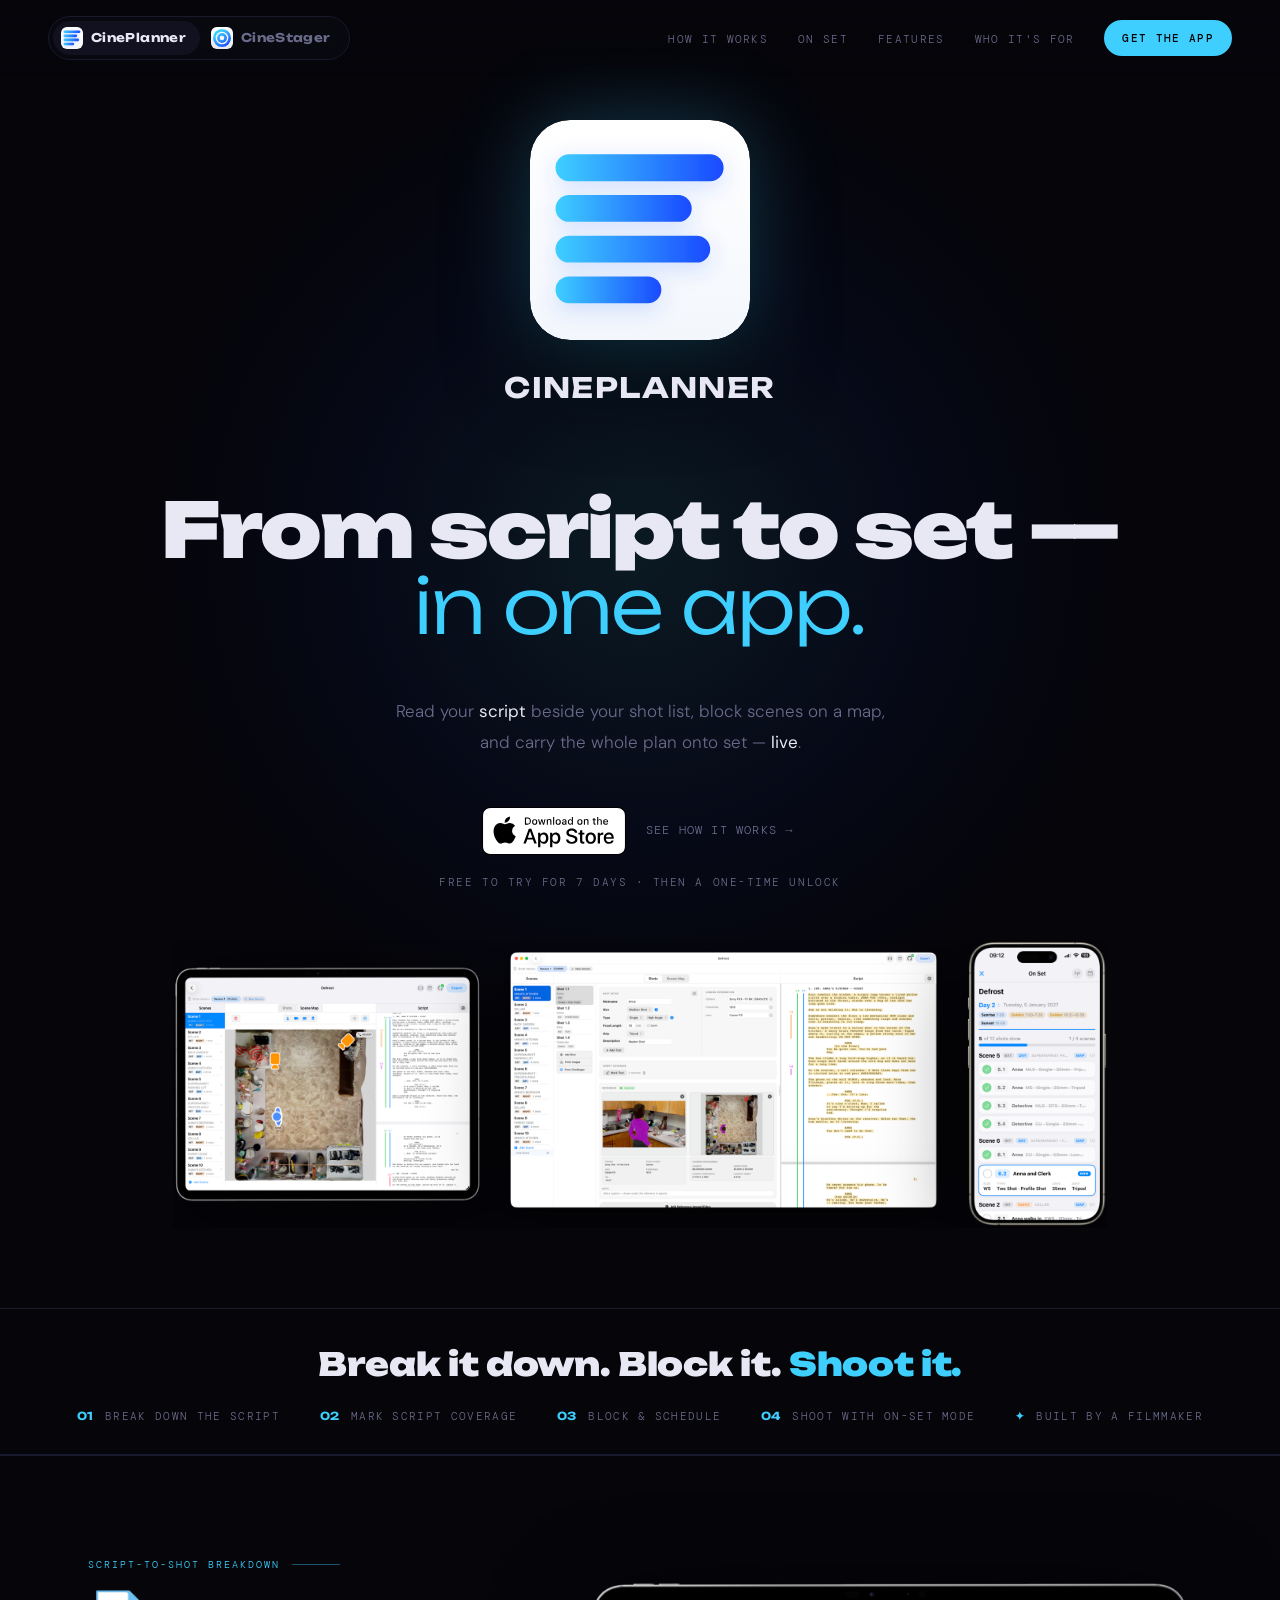
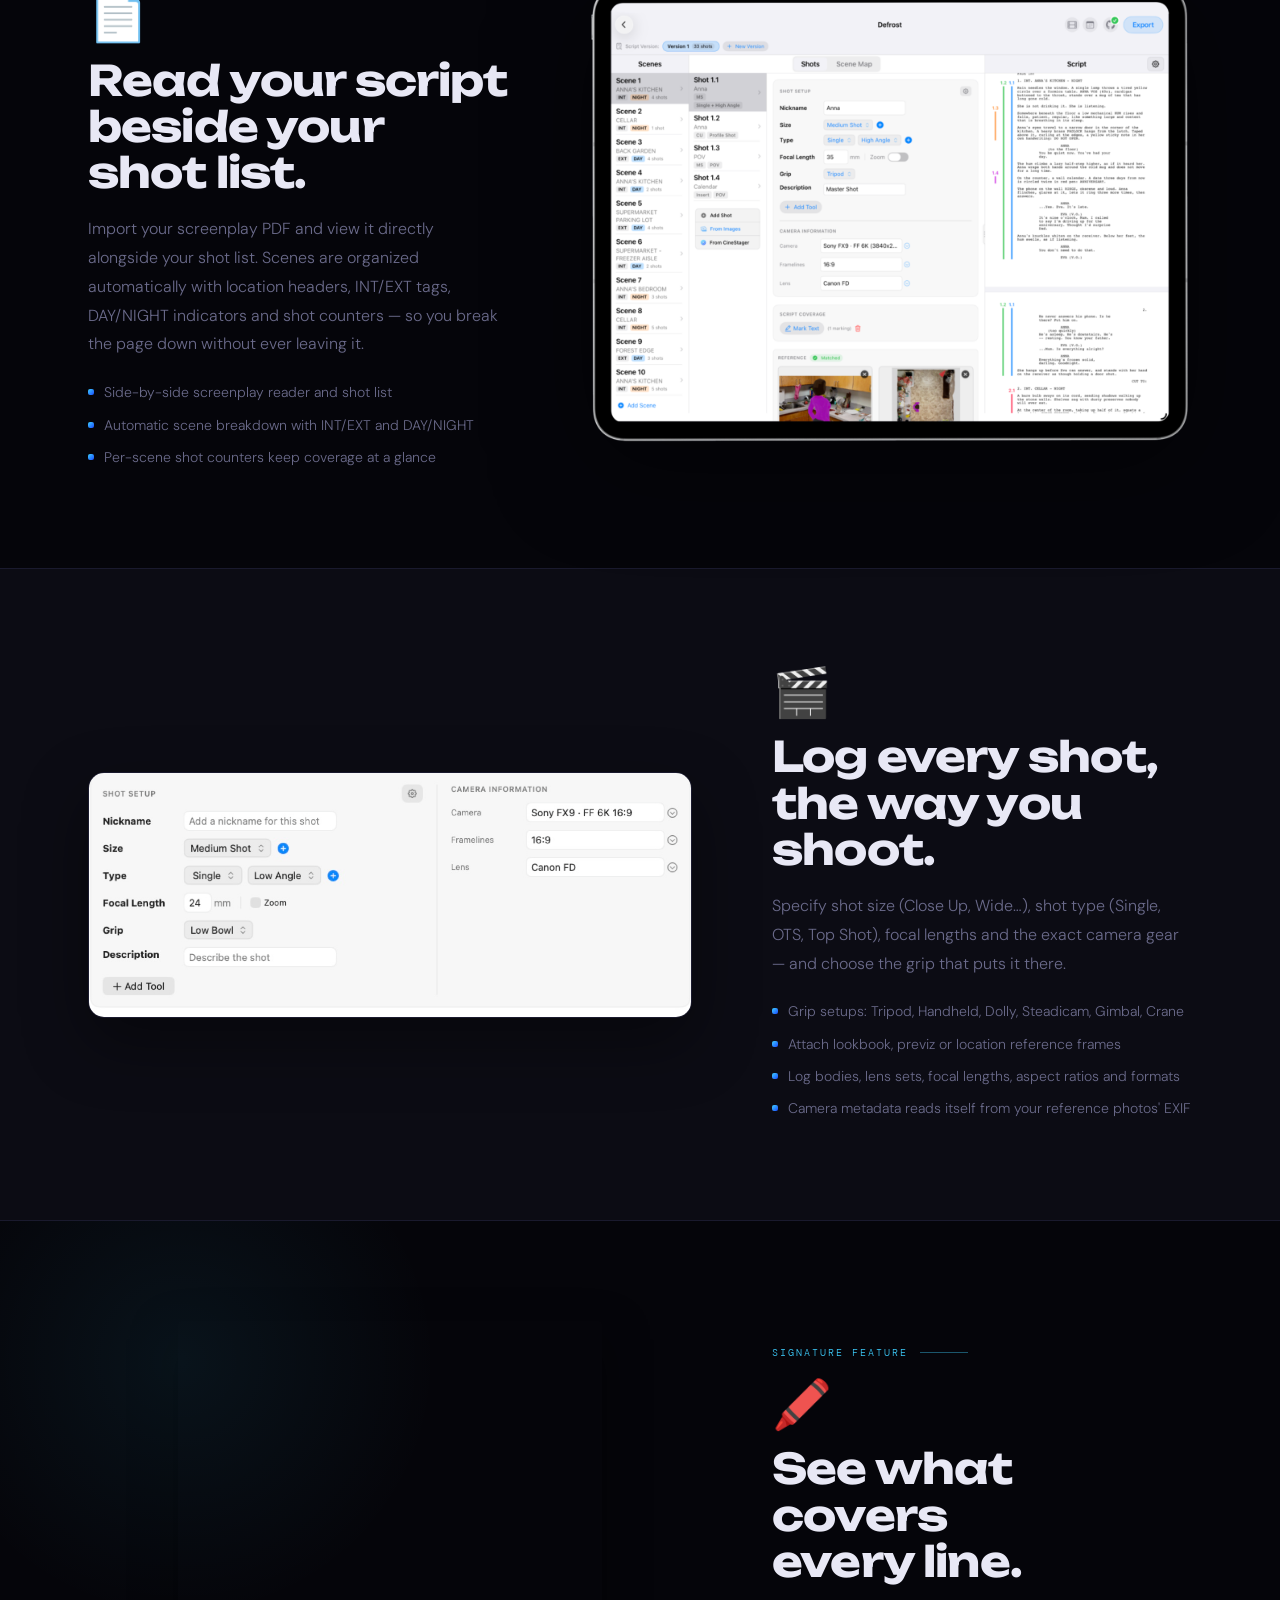
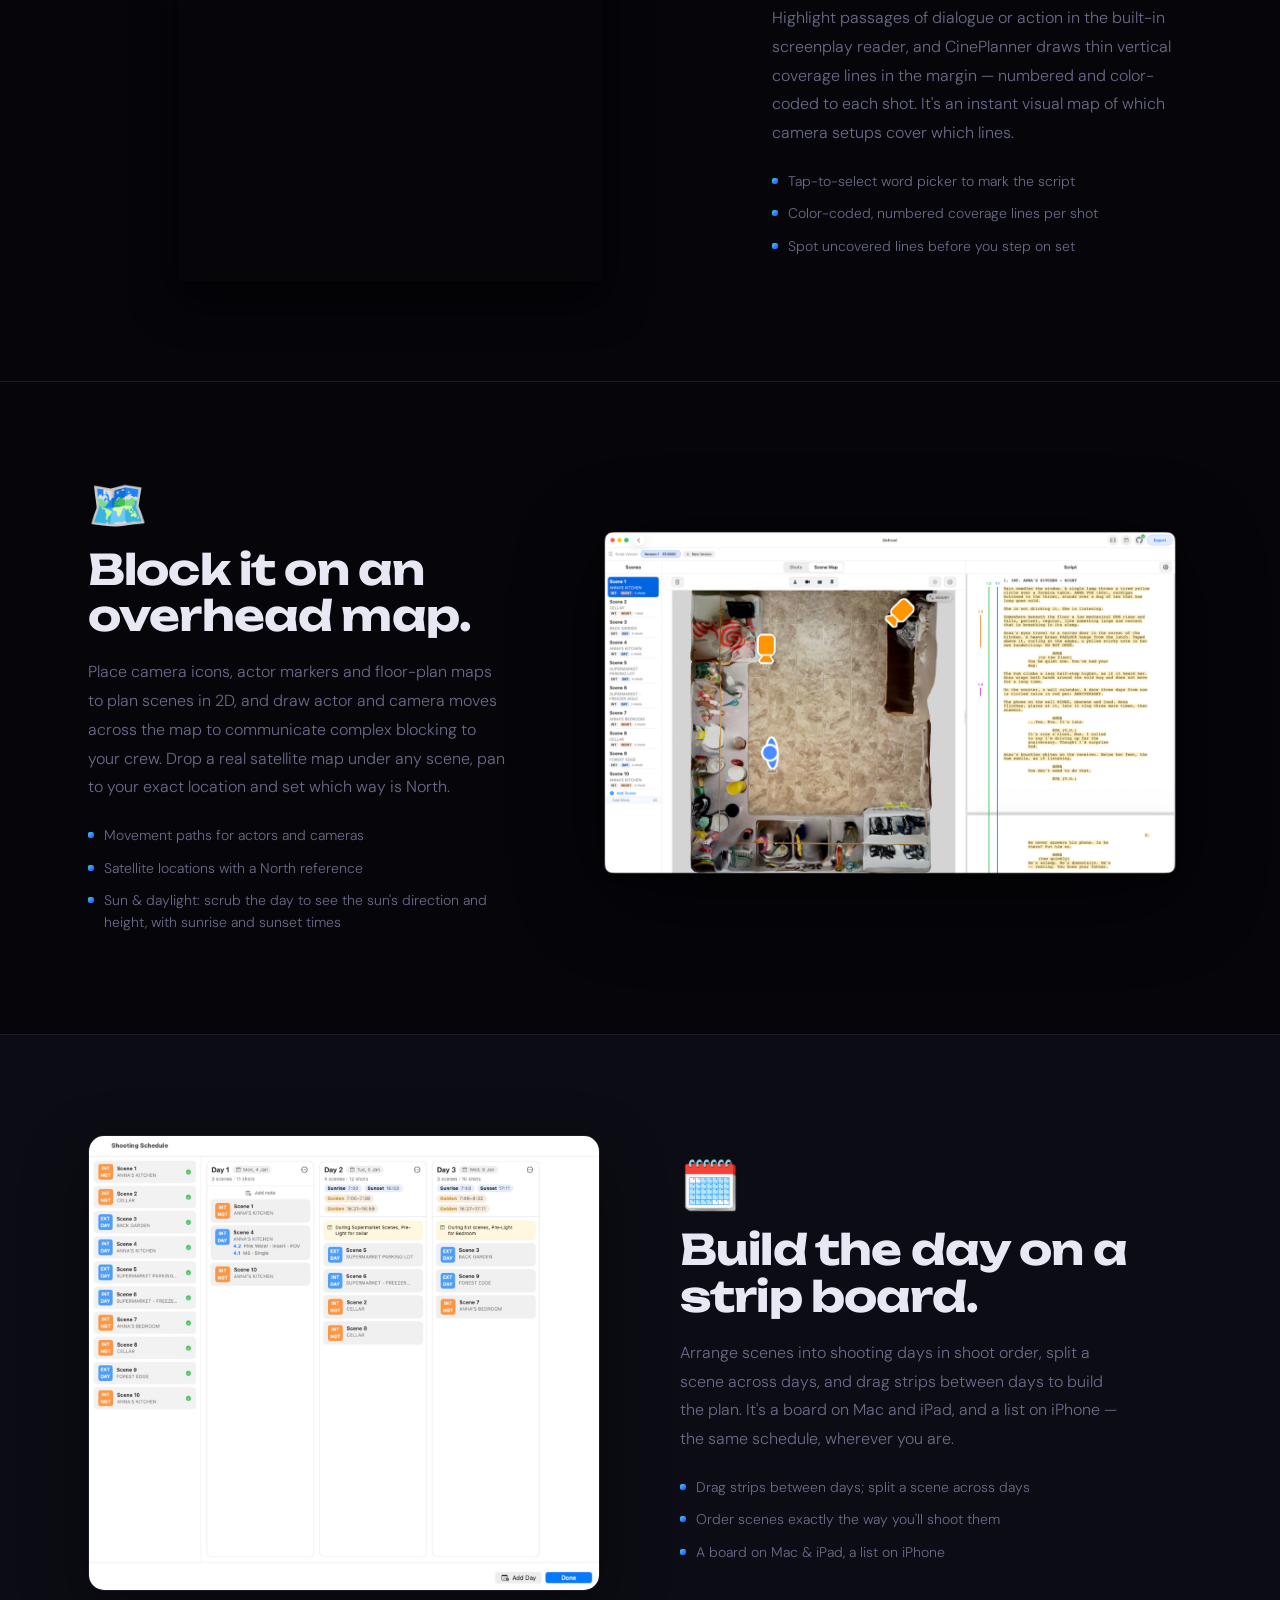
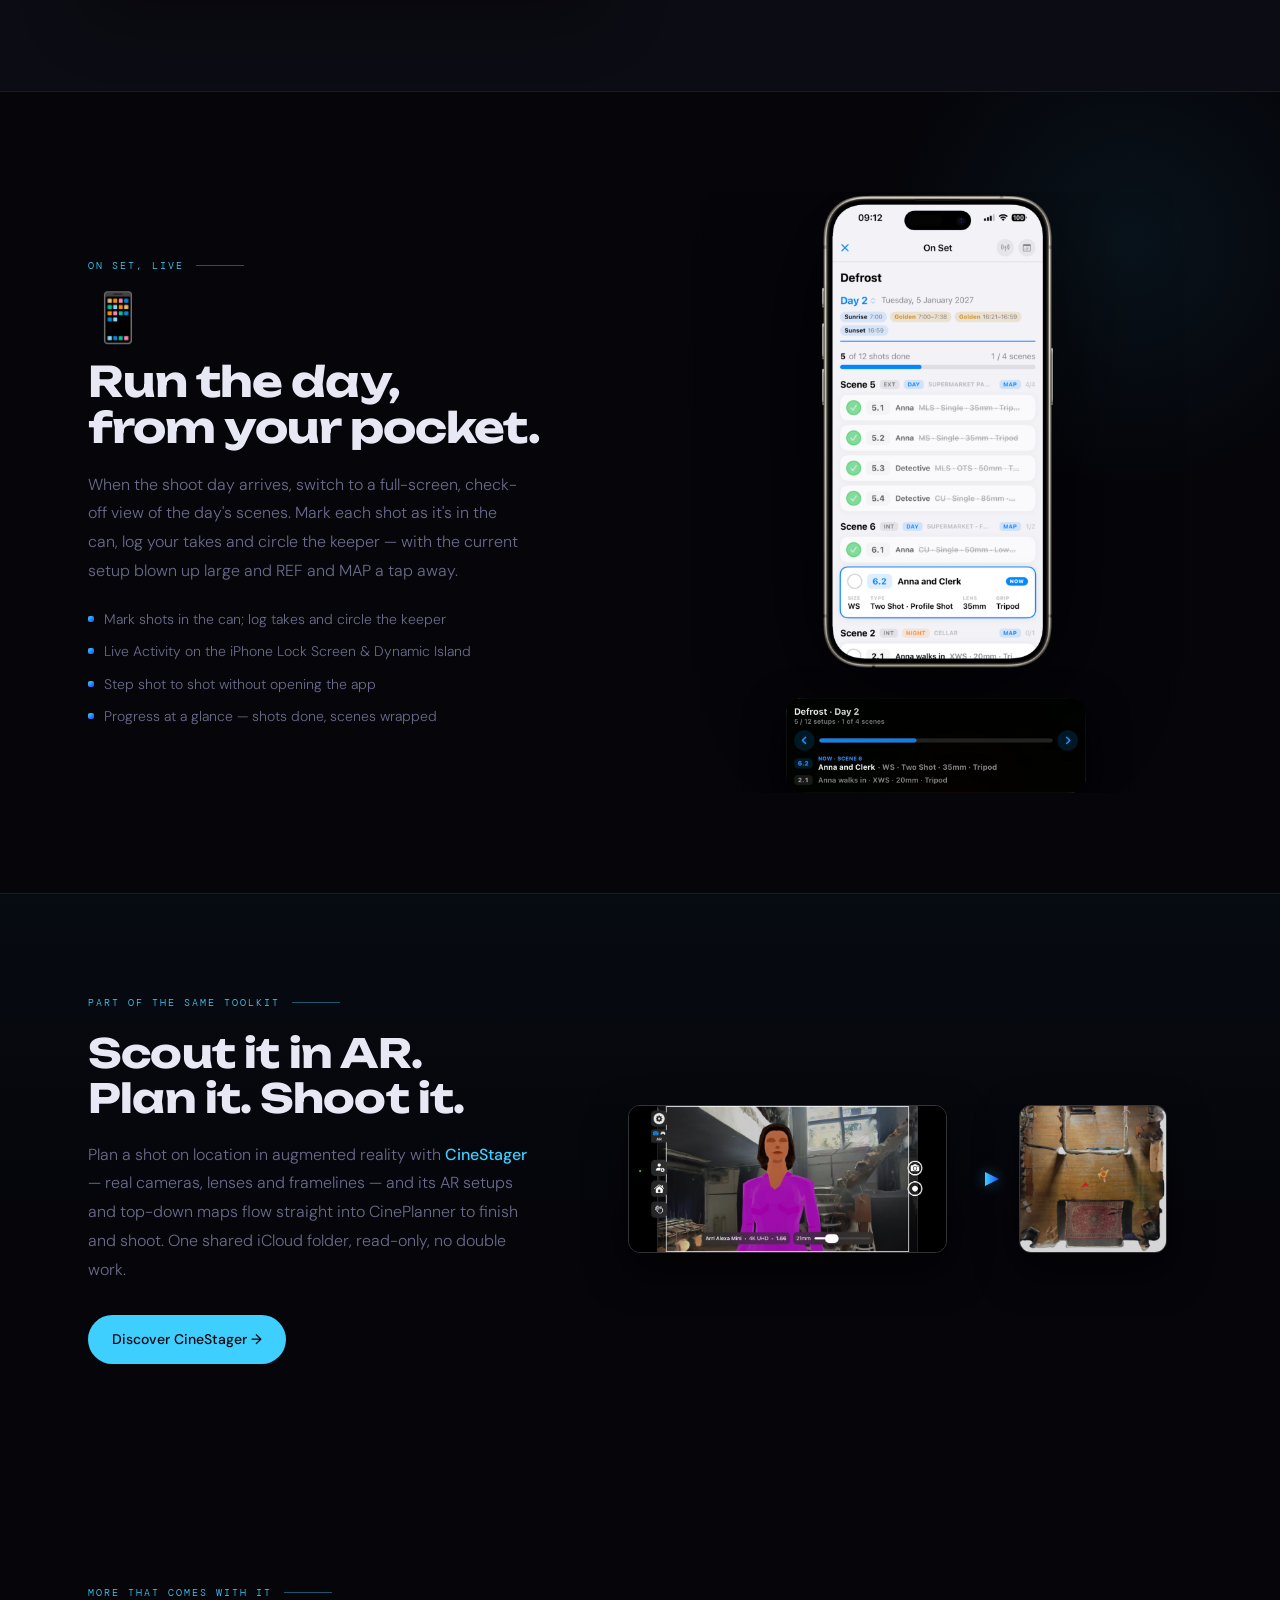
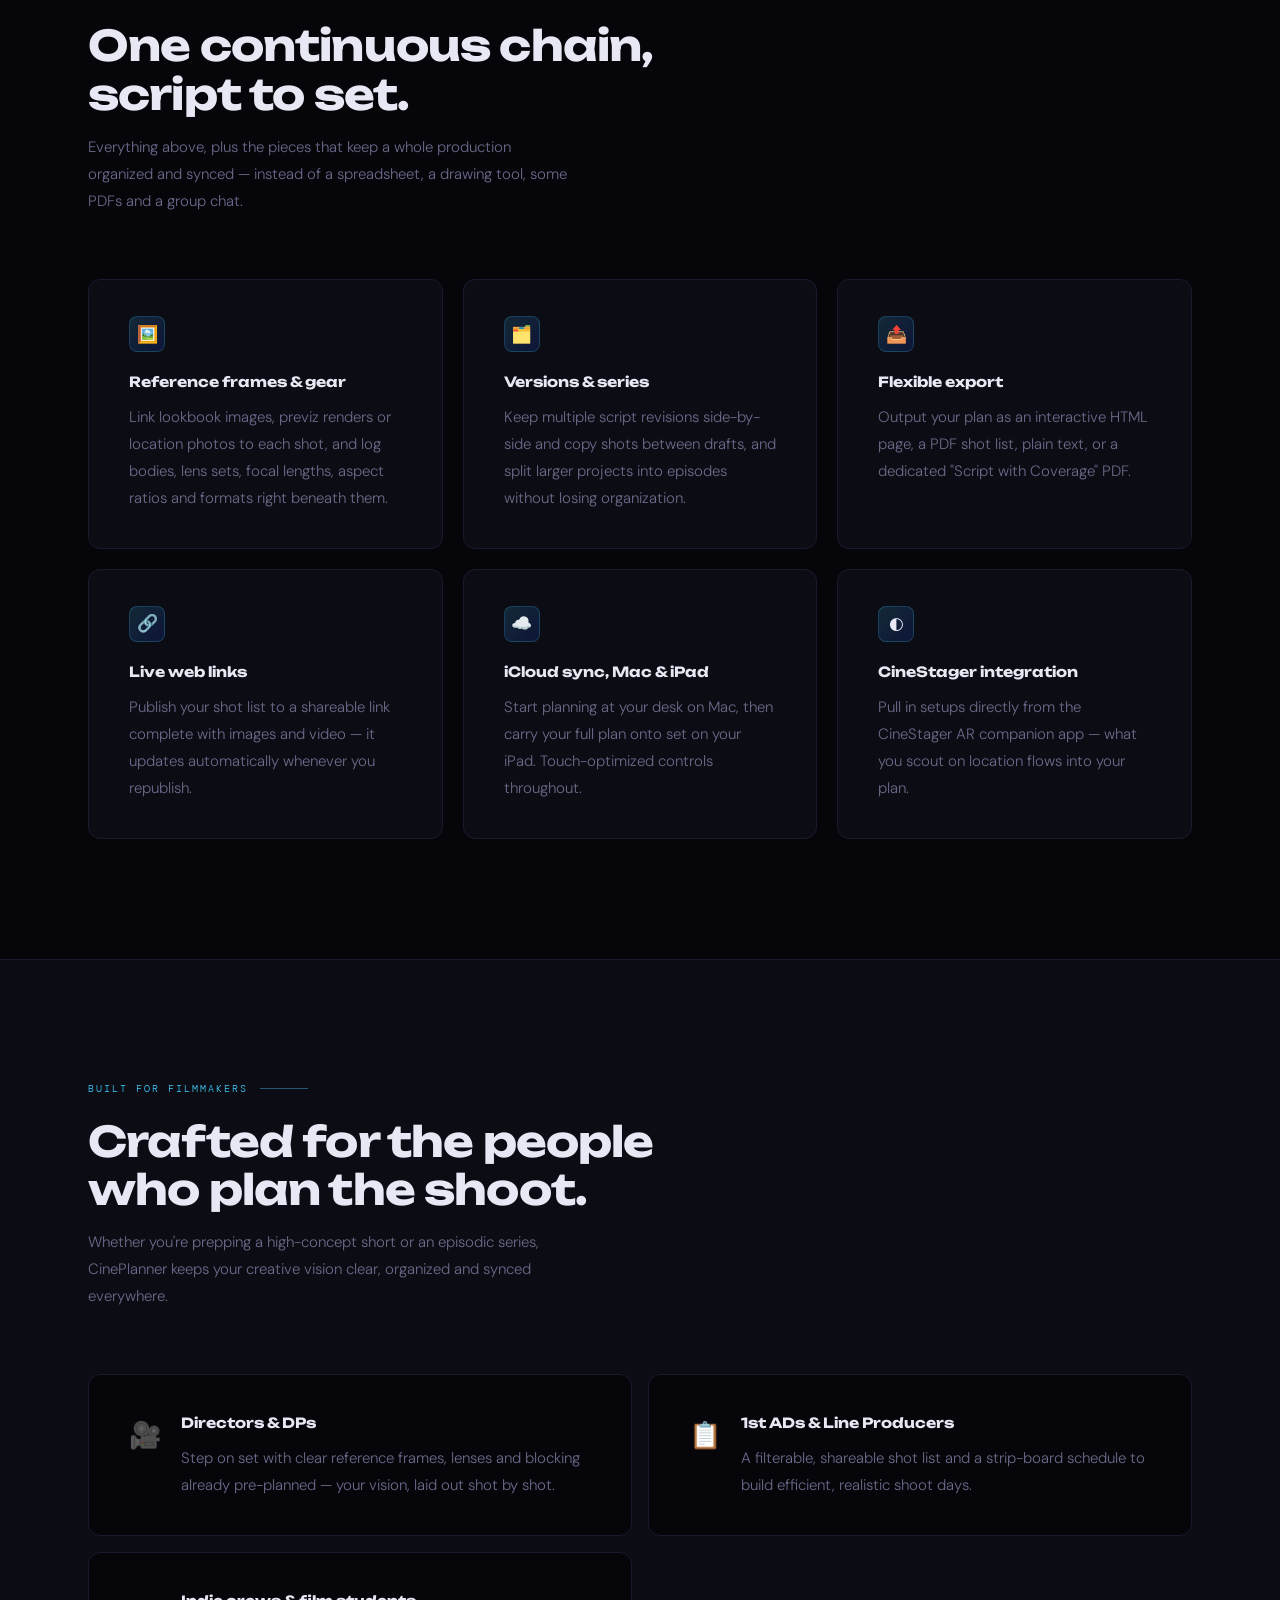
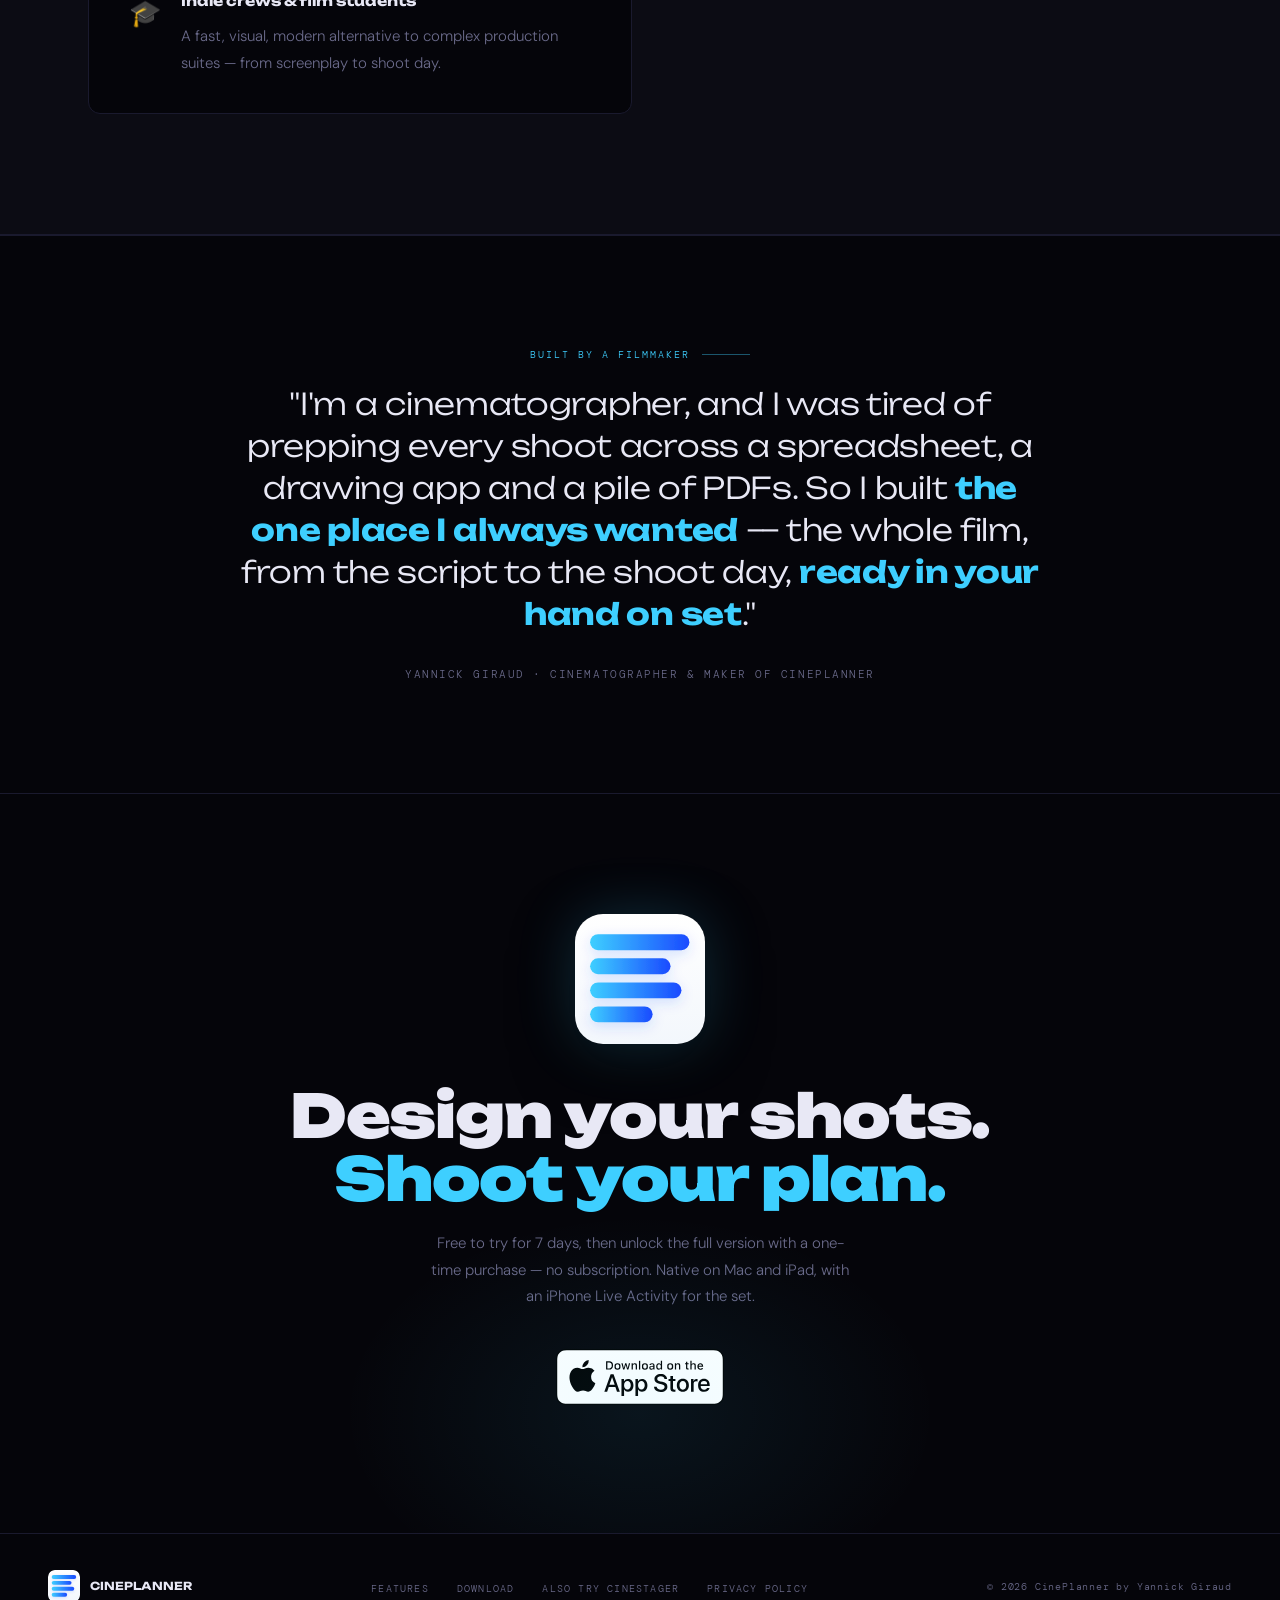
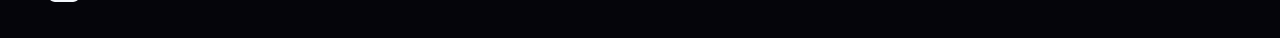
==== commit 8e148c1f: "Website: CinePlanner is now free to try Version 2.0 went free with a 7-day trial and a one-time in-a" ====
--- a/website/index.html
+++ b/website/index.html
@@ -63,6 +63,9 @@
       },
       "offers": {
         "@type": "Offer",
+        "price": "0",
+        "priceCurrency": "EUR",
+        "description": "Free download with a 7-day free trial; the full version is a one-time in-app purchase — no subscription.",
         "availability": "https://schema.org/InStock",
         "url": "https://apps.apple.com/nl/app/cineplanner/id6800298885"
       }
@@ -158,6 +161,7 @@
   .hero-sub { font-size: clamp(14px, 1.8vw, 17px); color: var(--muted); max-width: 500px; line-height: 1.85; margin-bottom: 48px; opacity: 0; animation: fadeUp 0.8s ease forwards 0.85s; }
   .hero-sub strong { color: var(--text); font-weight: 400; }
   .hero-actions { display: flex; gap: 16px; align-items: center; flex-wrap: wrap; justify-content: center; opacity: 0; animation: fadeUp 0.8s ease forwards 1.0s; }
+  .hero-note { font-family: "DM Mono", monospace; font-size: 11px; letter-spacing: 0.14em; text-transform: uppercase; color: var(--muted); margin-top: 18px; opacity: 0; animation: fadeUp 0.8s ease forwards 1.1s; }
   .btn-primary { display: inline-flex; align-items: center; gap: 10px; background: var(--cyan); color: var(--bg); font-family: "DM Sans", sans-serif; font-size: 14px; font-weight: 500; padding: 14px 28px; border-radius: 100px; text-decoration: none; transition: opacity 0.2s, transform 0.2s; }
   .btn-primary:hover { opacity: 0.88; transform: translateY(-1px); }
   .btn-secondary { display: inline-flex; align-items: center; gap: 8px; color: var(--muted); font-family: "DM Mono", monospace; font-size: 12px; letter-spacing: 0.1em; text-transform: uppercase; text-decoration: none; transition: color 0.2s; padding: 14px 4px; }
@@ -334,6 +338,7 @@
     </a>
     <a href="#how" class="btn-secondary">See how it works →</a>
   </div>
+  <p class="hero-note">Free to try for 7 days · then a one-time unlock</p>
 
   <div class="hero-screens">
     <!-- iPad scene map (side, device-framed) -->
@@ -558,7 +563,7 @@
     <div class="cta-glow"></div>
     <img src="icon.svg" alt="CinePlanner" class="cta-icon">
     <h2 class="cta-title">Design your shots.<br><span>Shoot your plan.</span></h2>
-    <p class="cta-sub">CinePlanner is out now on the App Store — native on Mac and iPad, with an iPhone Live Activity for the set.</p>
+    <p class="cta-sub">Free to try for 7 days, then unlock the full version with a one-time purchase — no subscription. Native on Mac and iPad, with an iPhone Live Activity for the set.</p>
     <a href="https://apps.apple.com/nl/app/cineplanner/id6800298885" target="_blank" rel="noopener" style="display:inline-block; line-height:0;">
       <img src="appstore.svg" alt="Download CinePlanner on the App Store" style="height:56px; width:auto;">
     </a>
